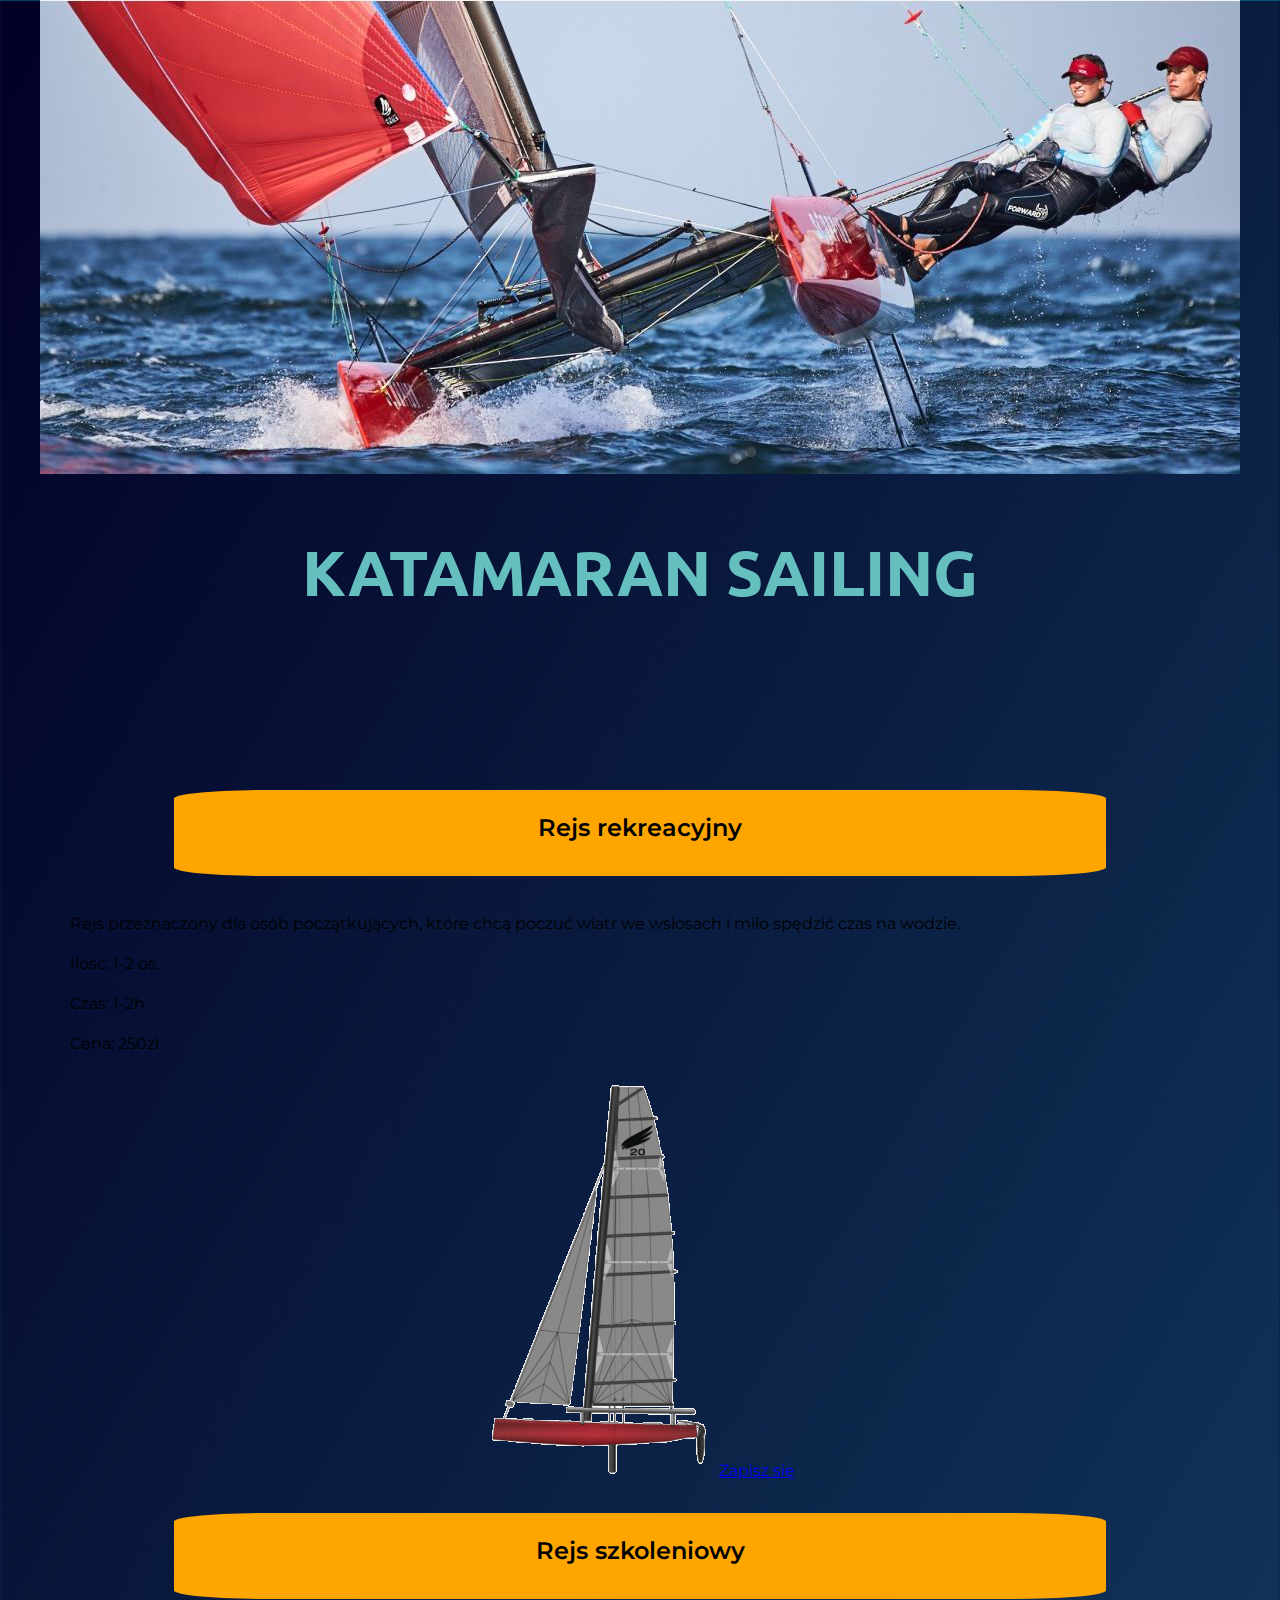
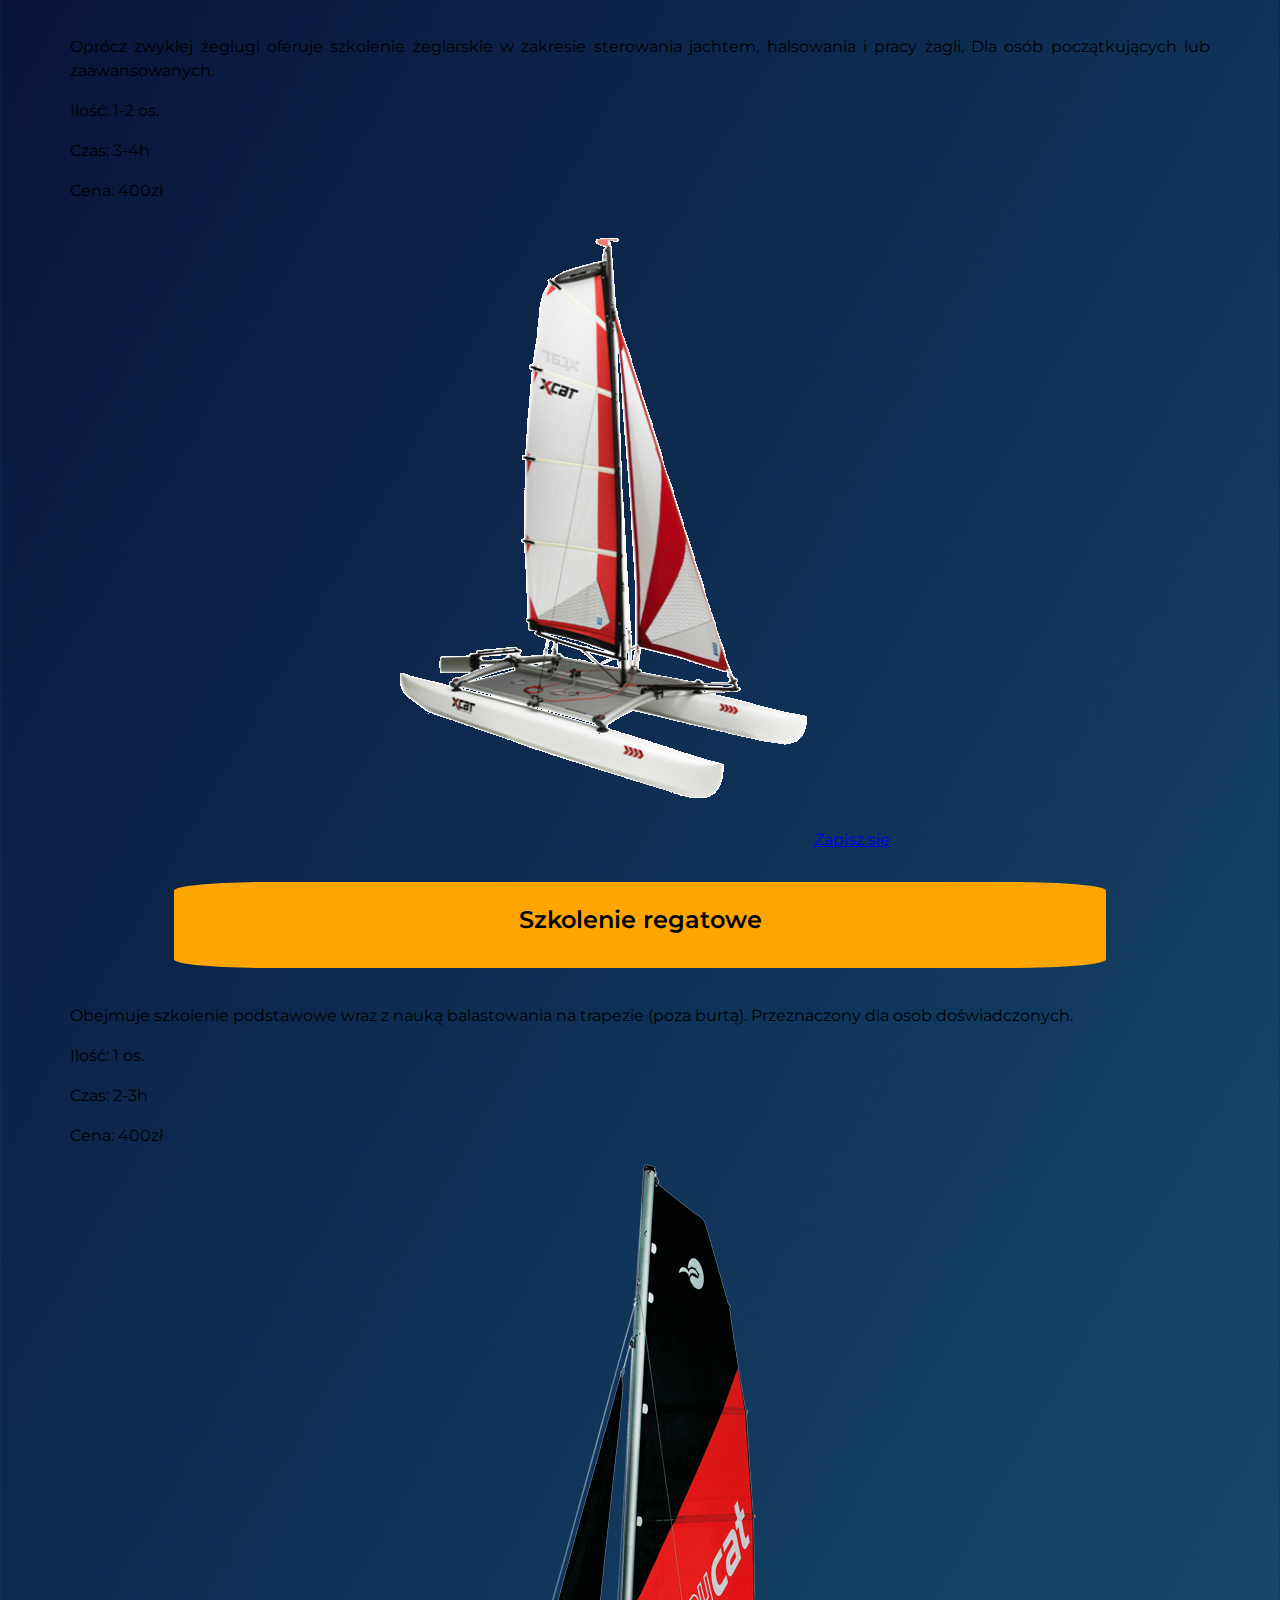
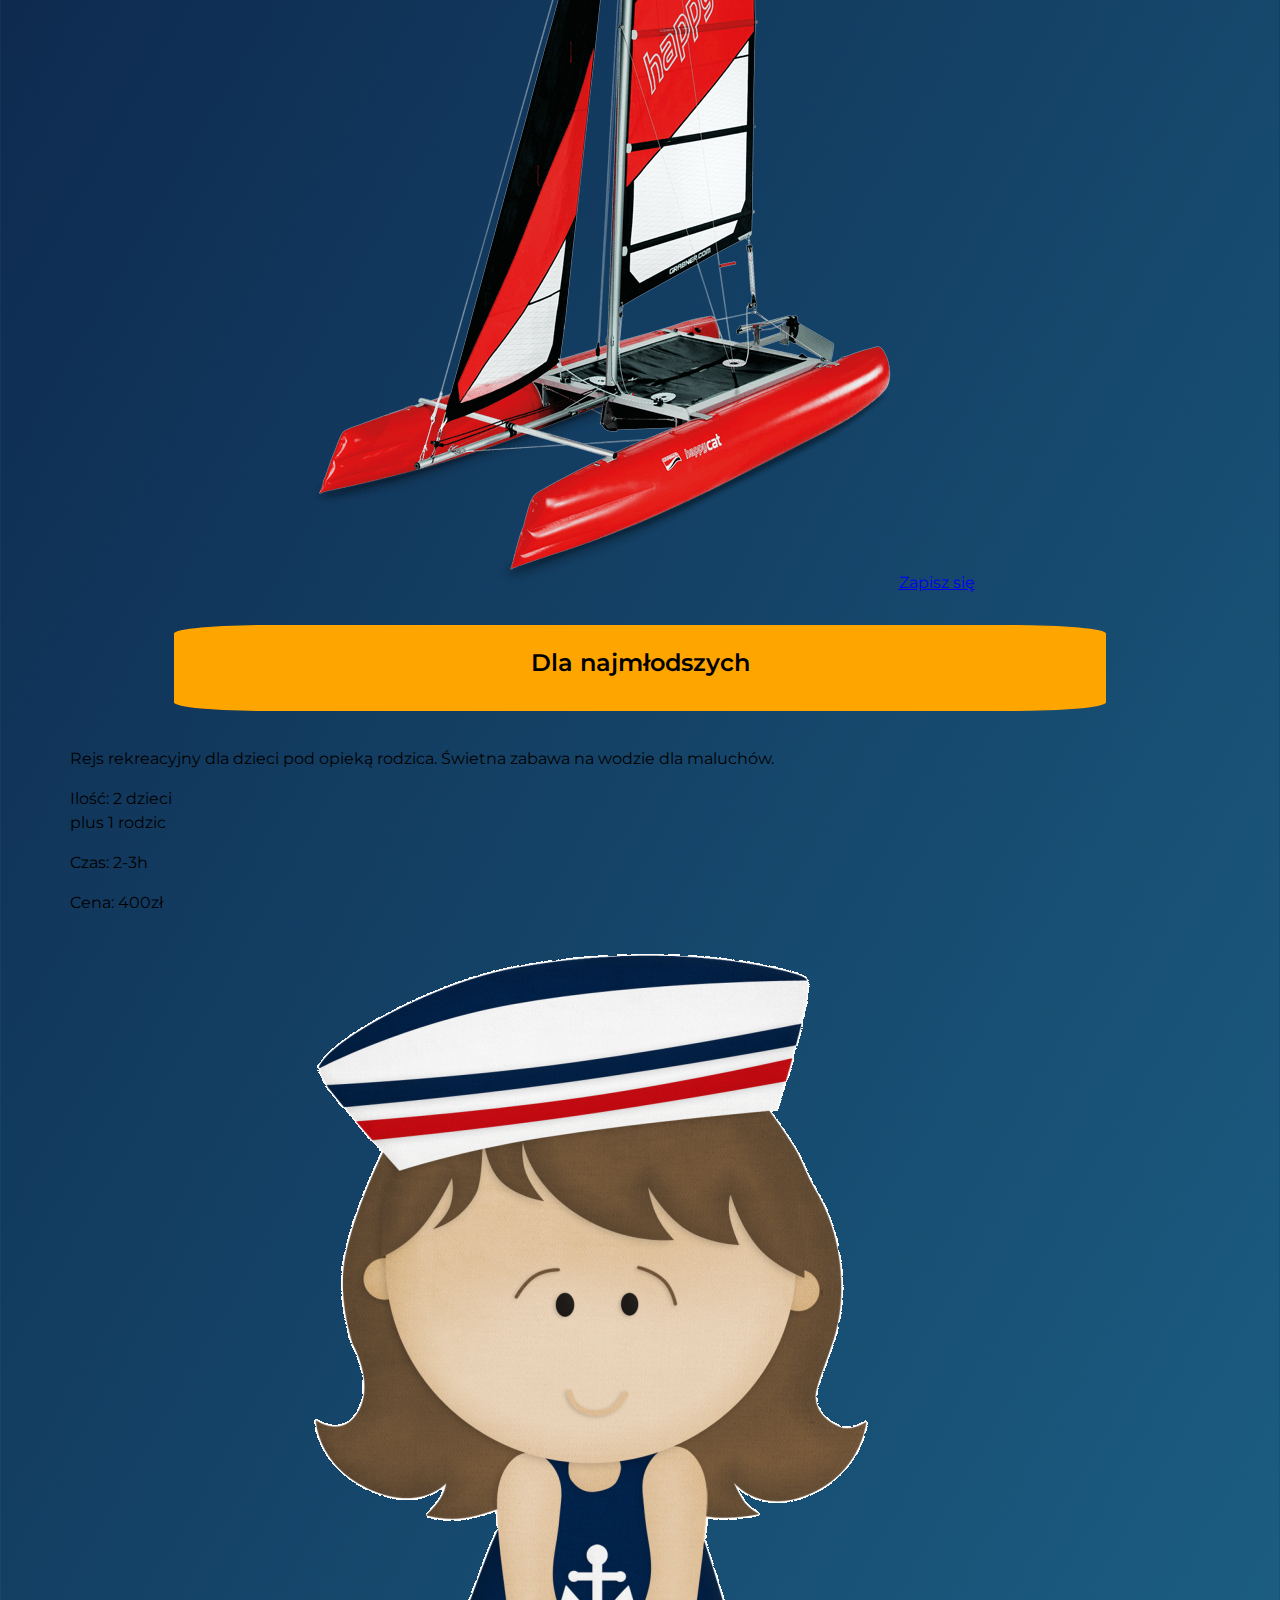
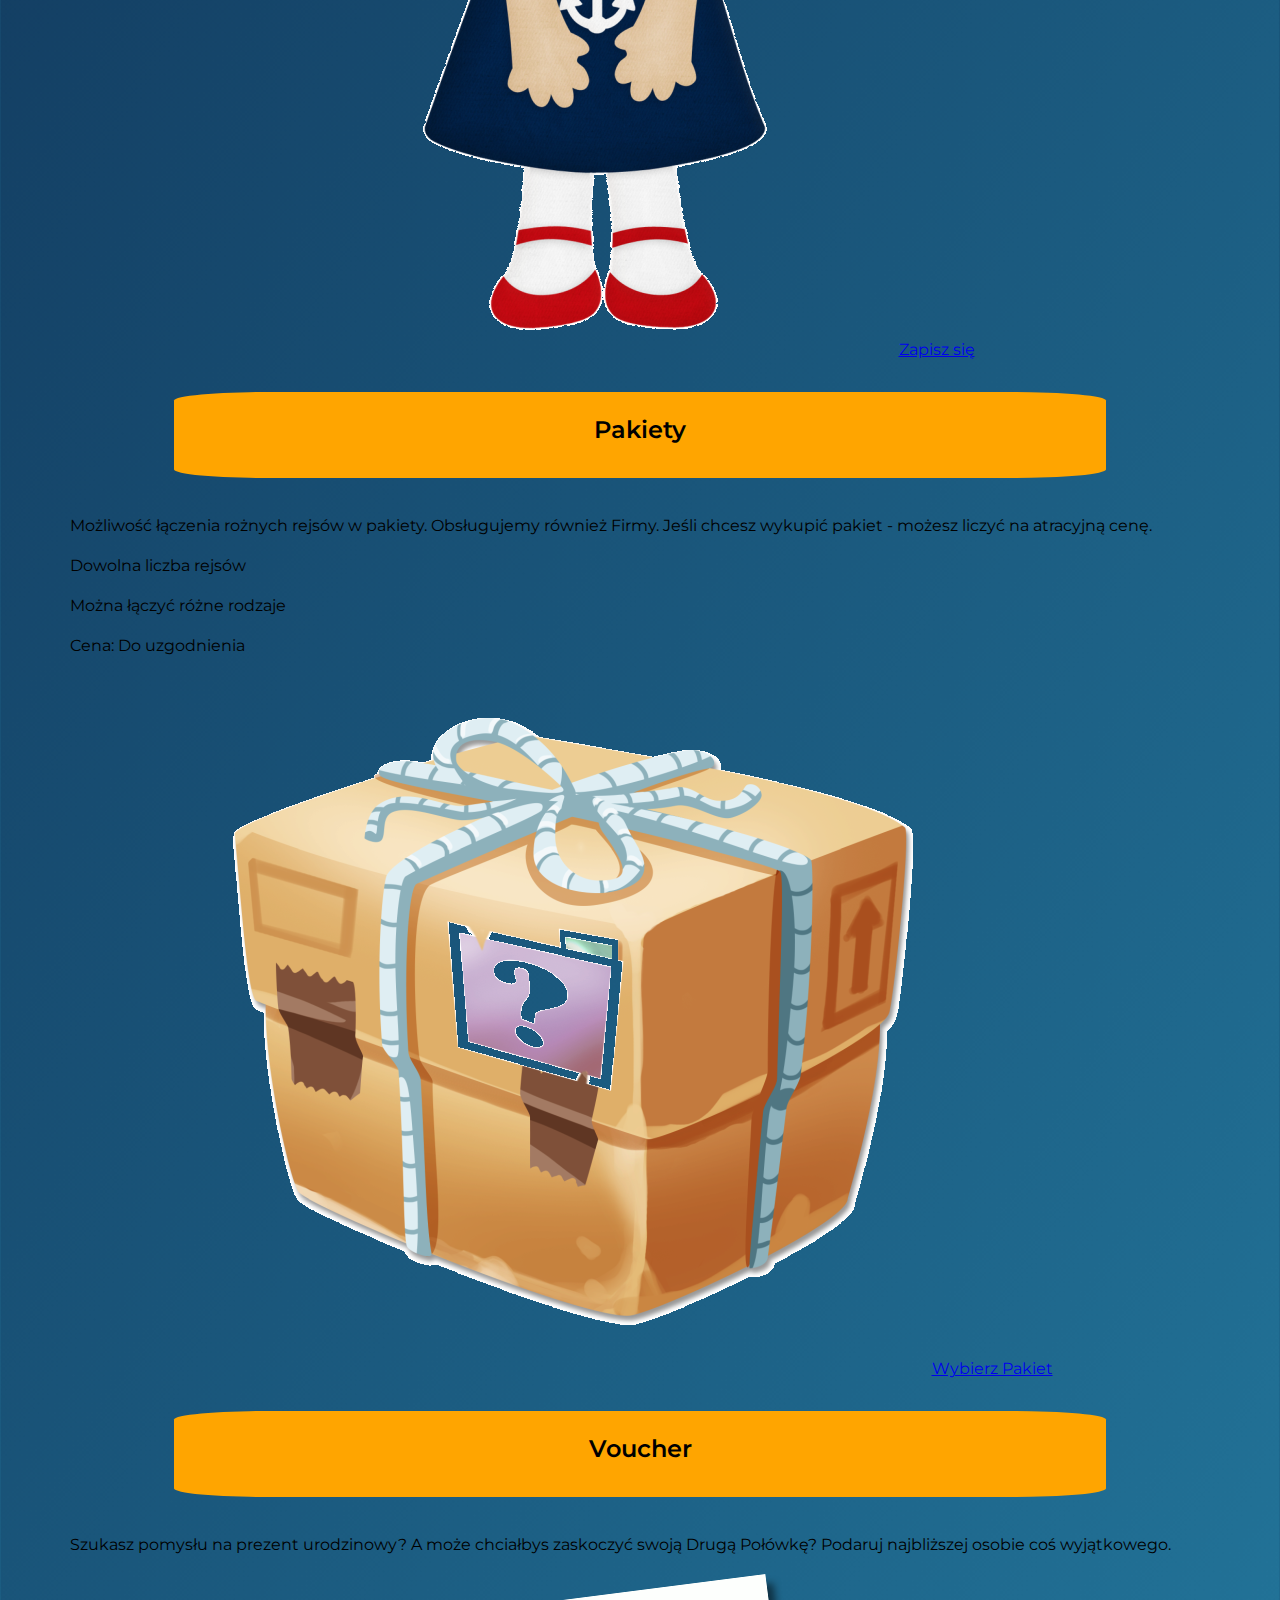
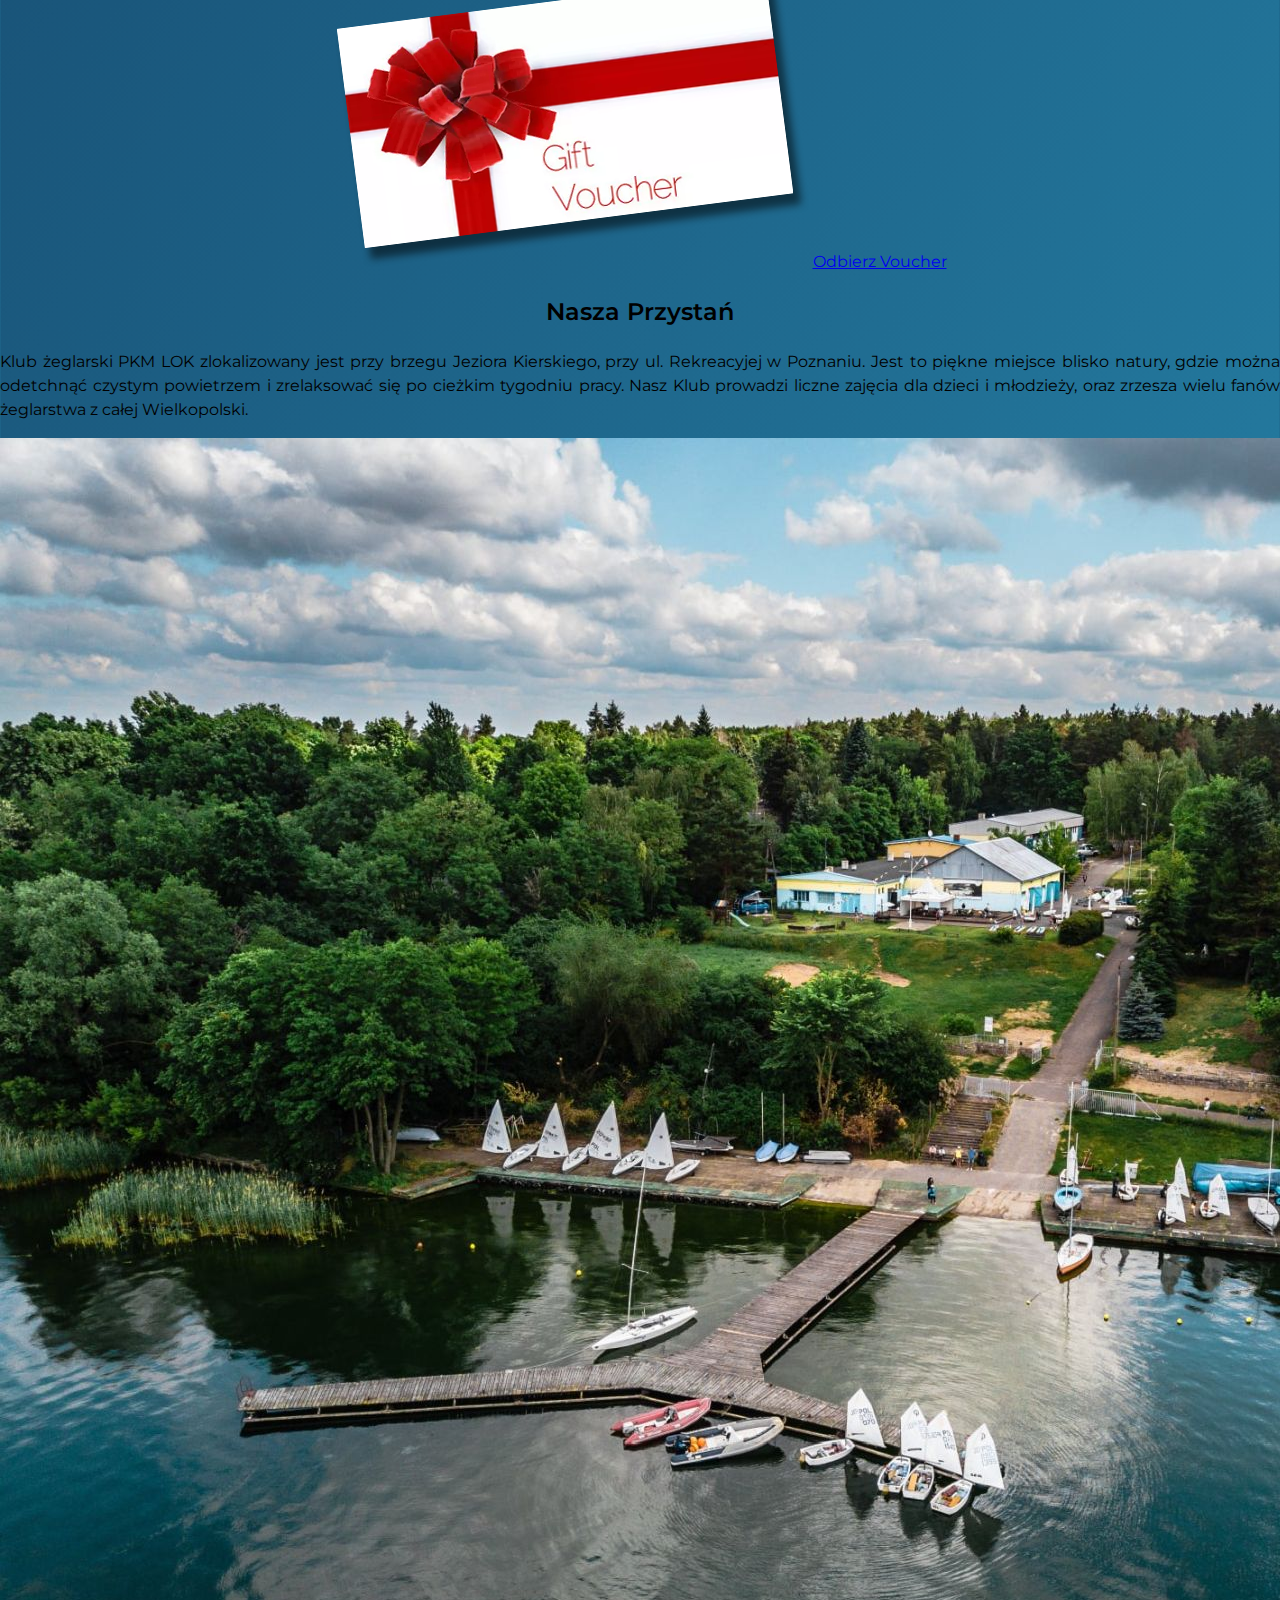
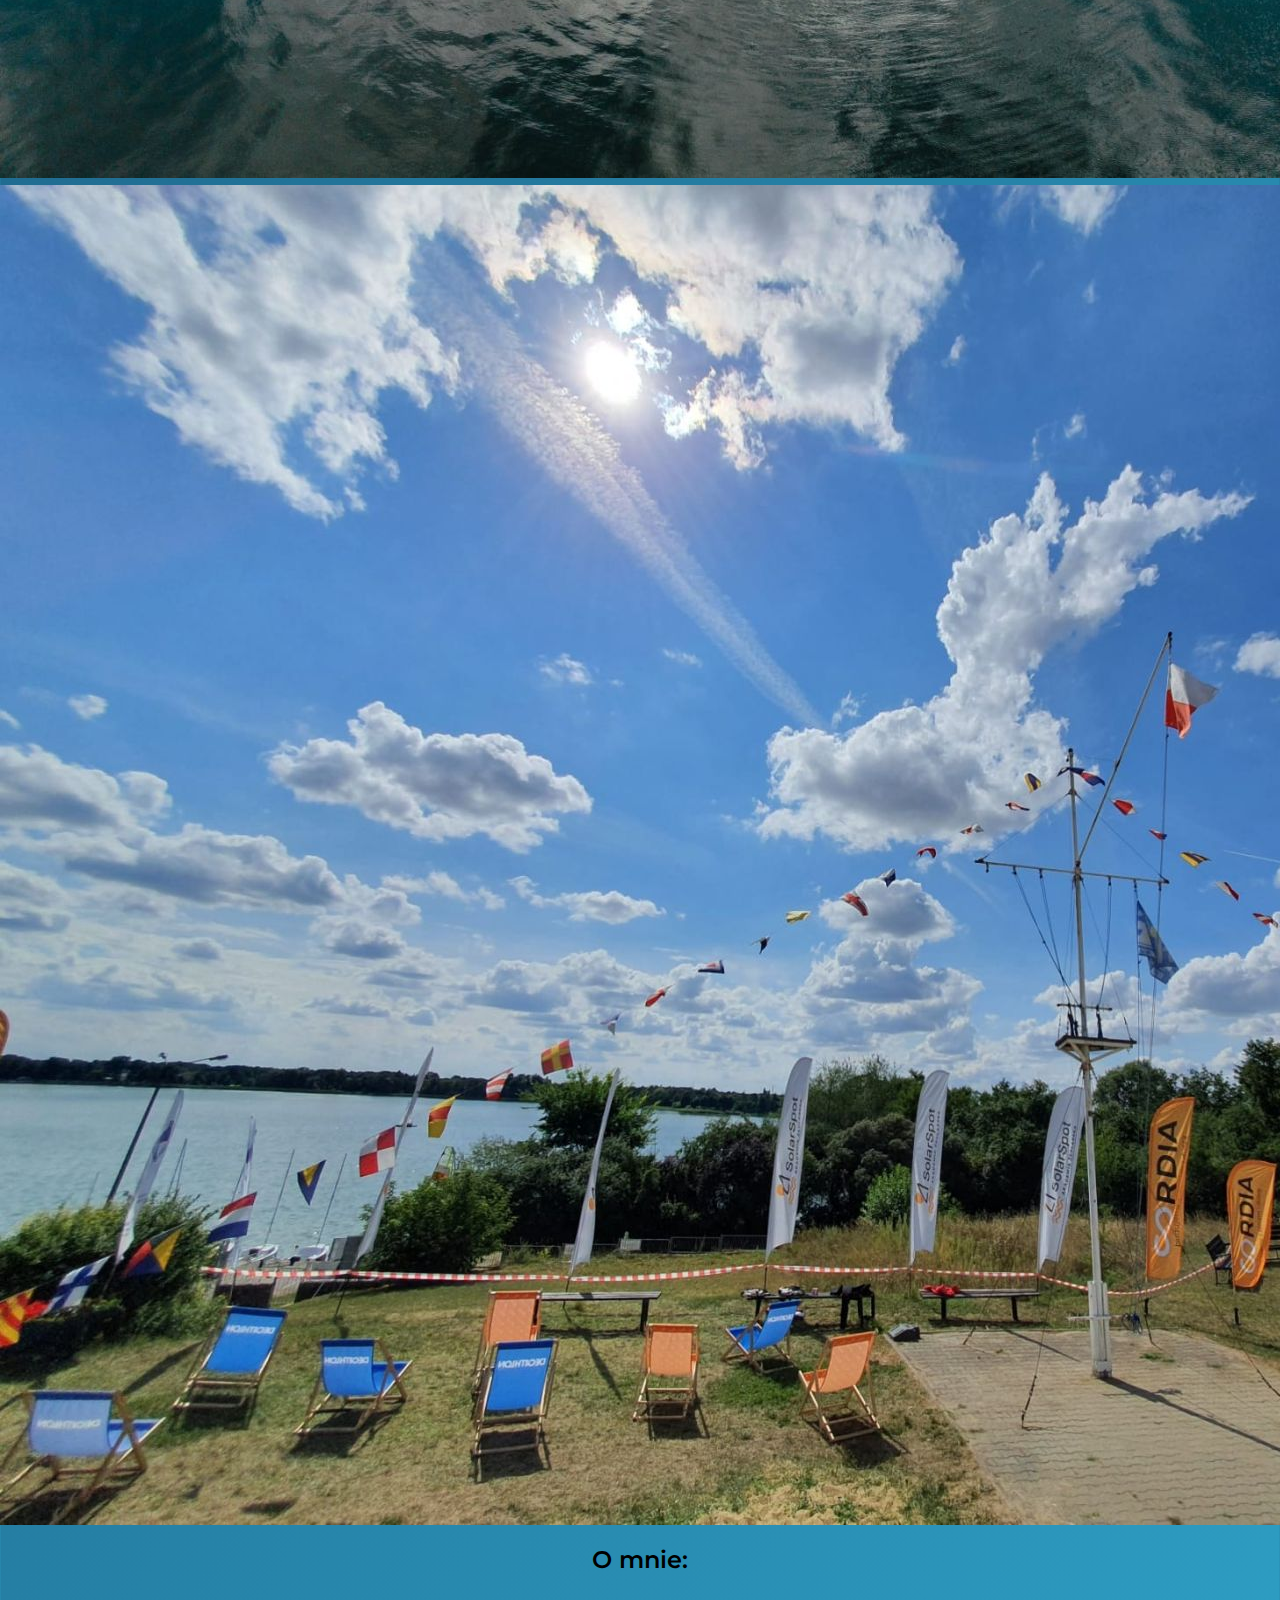
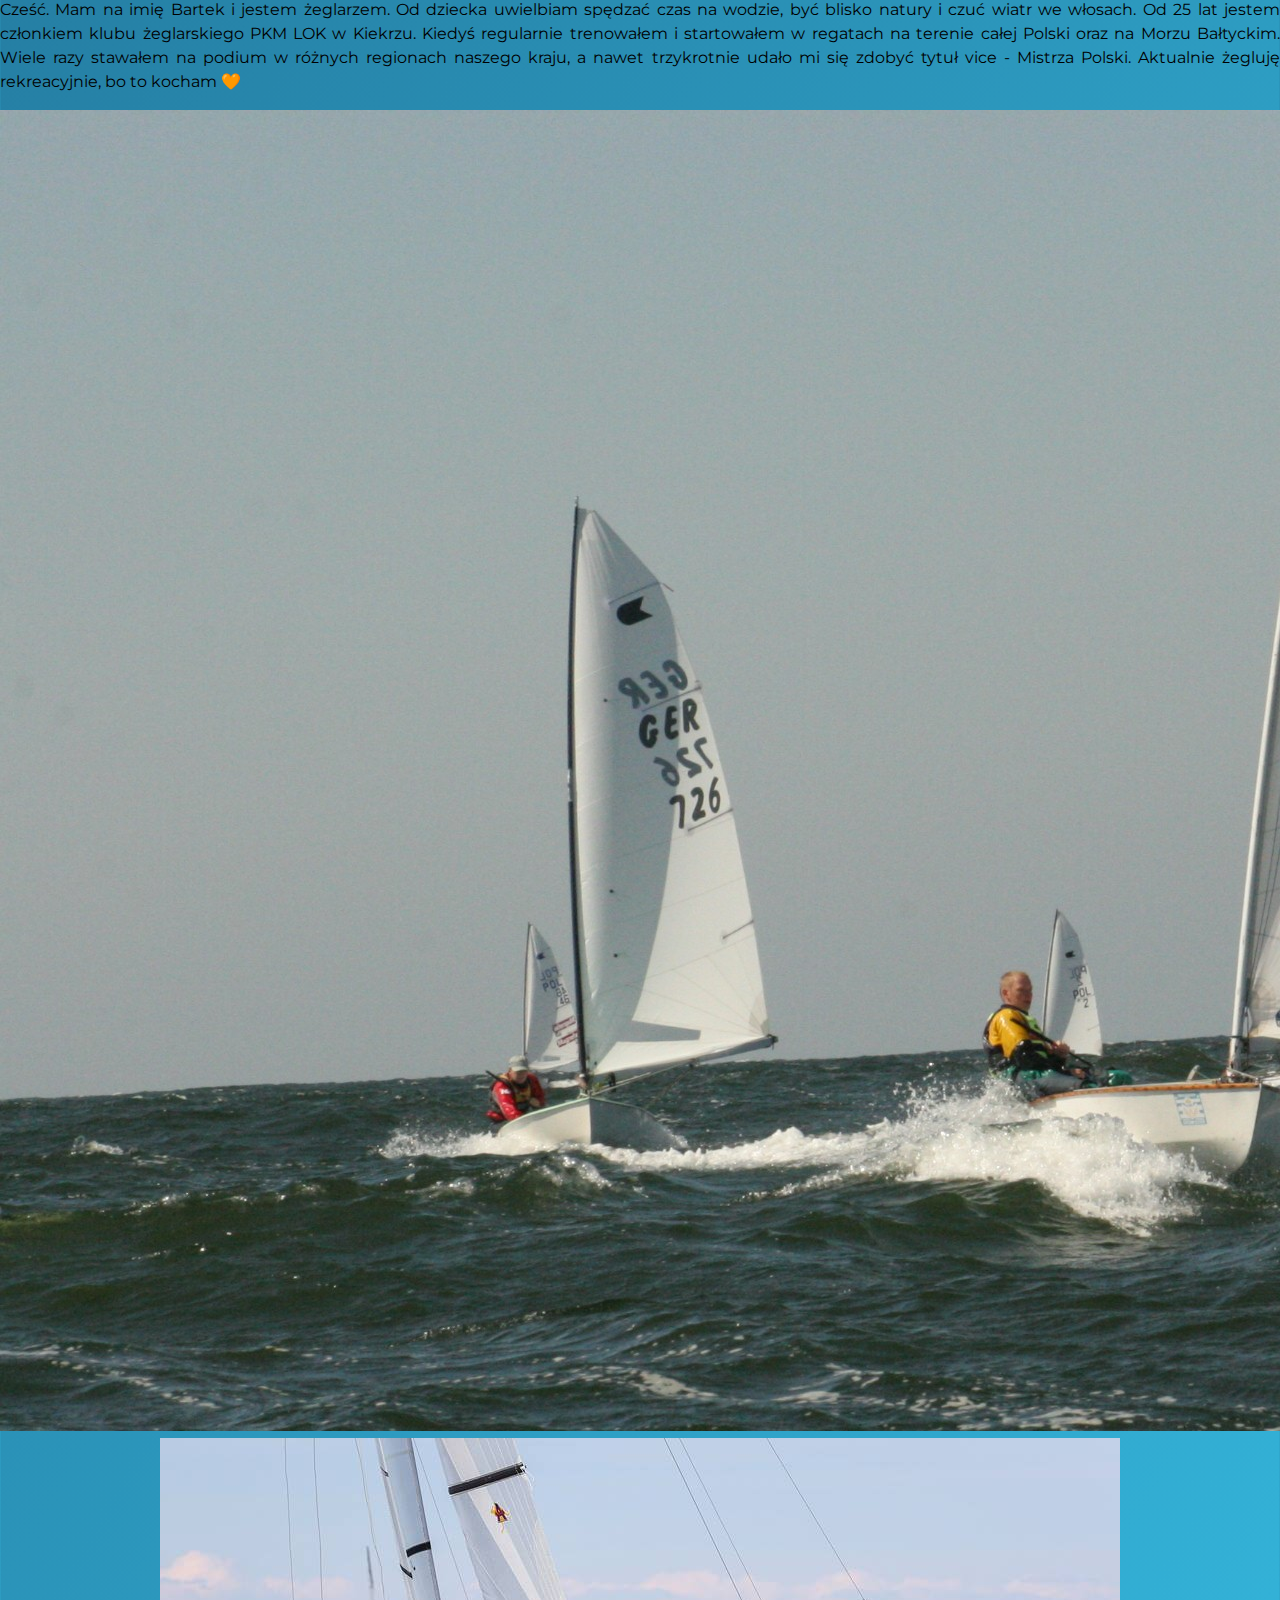
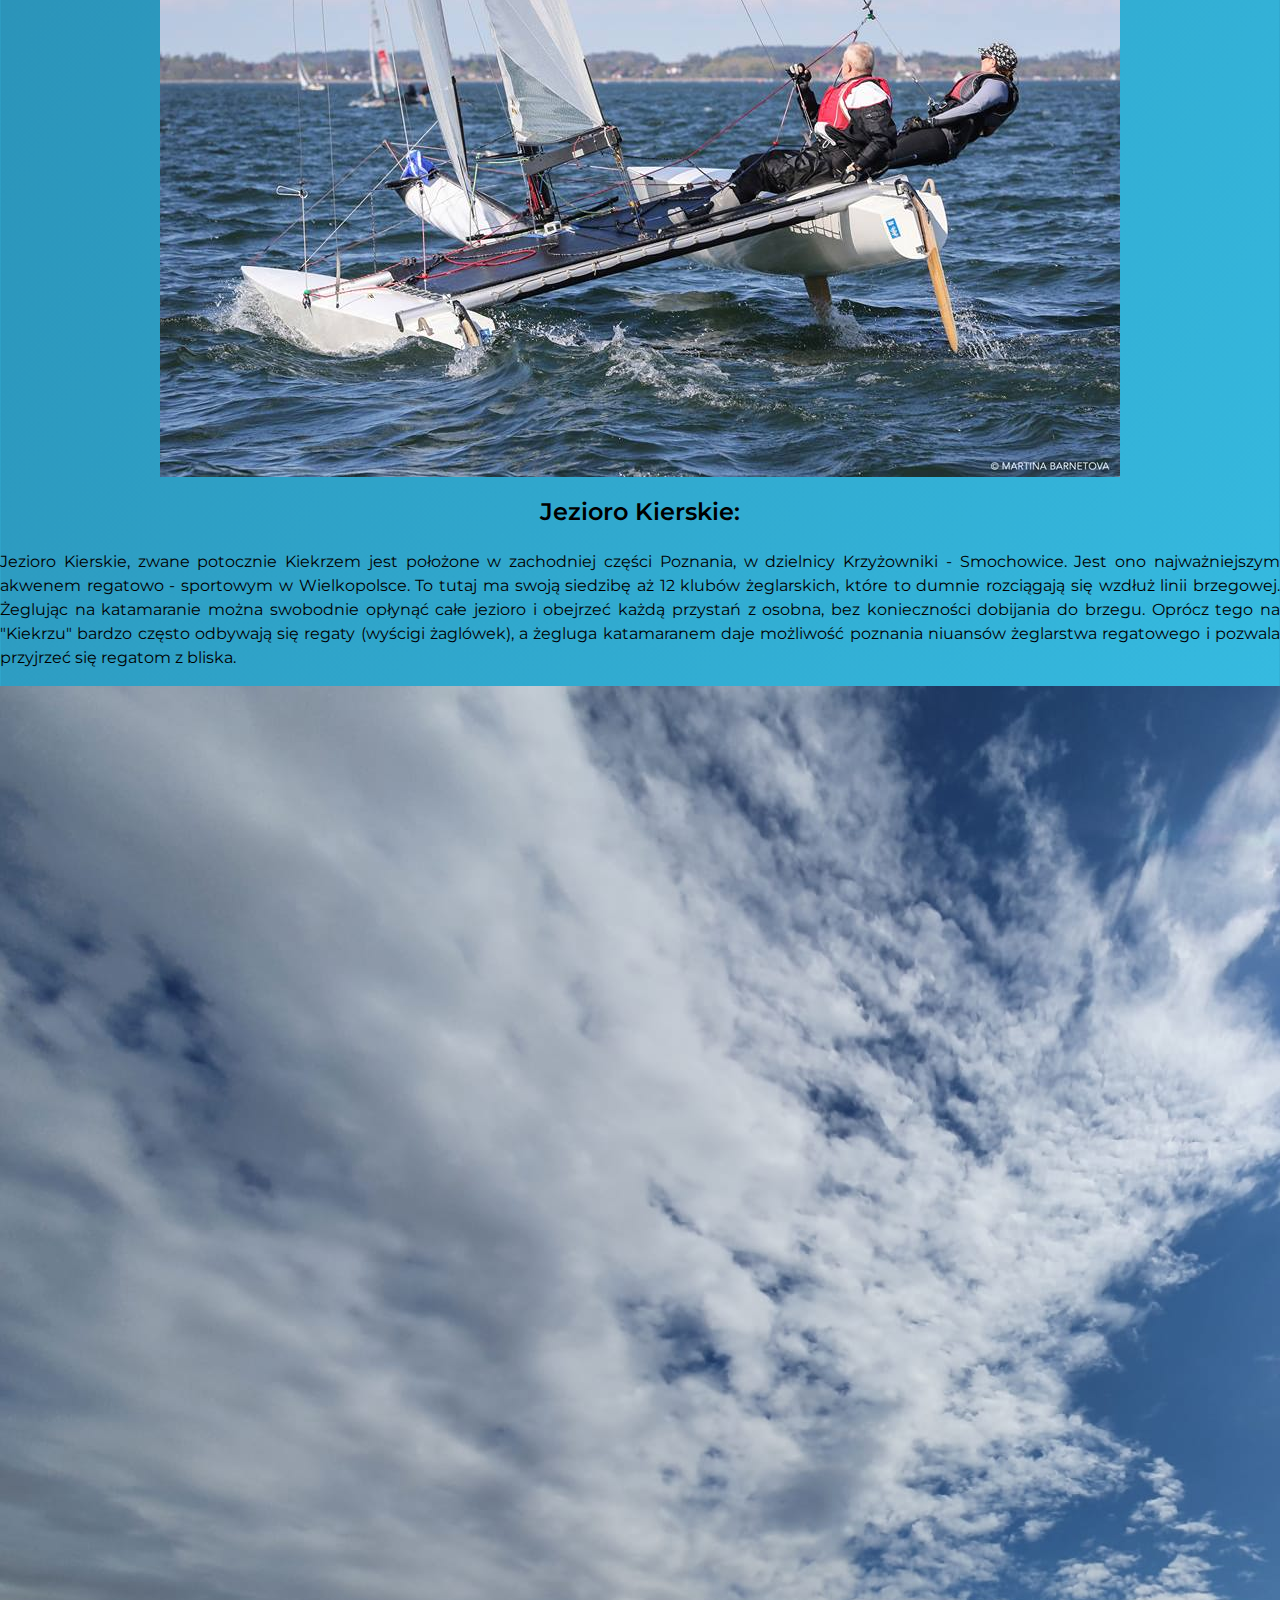
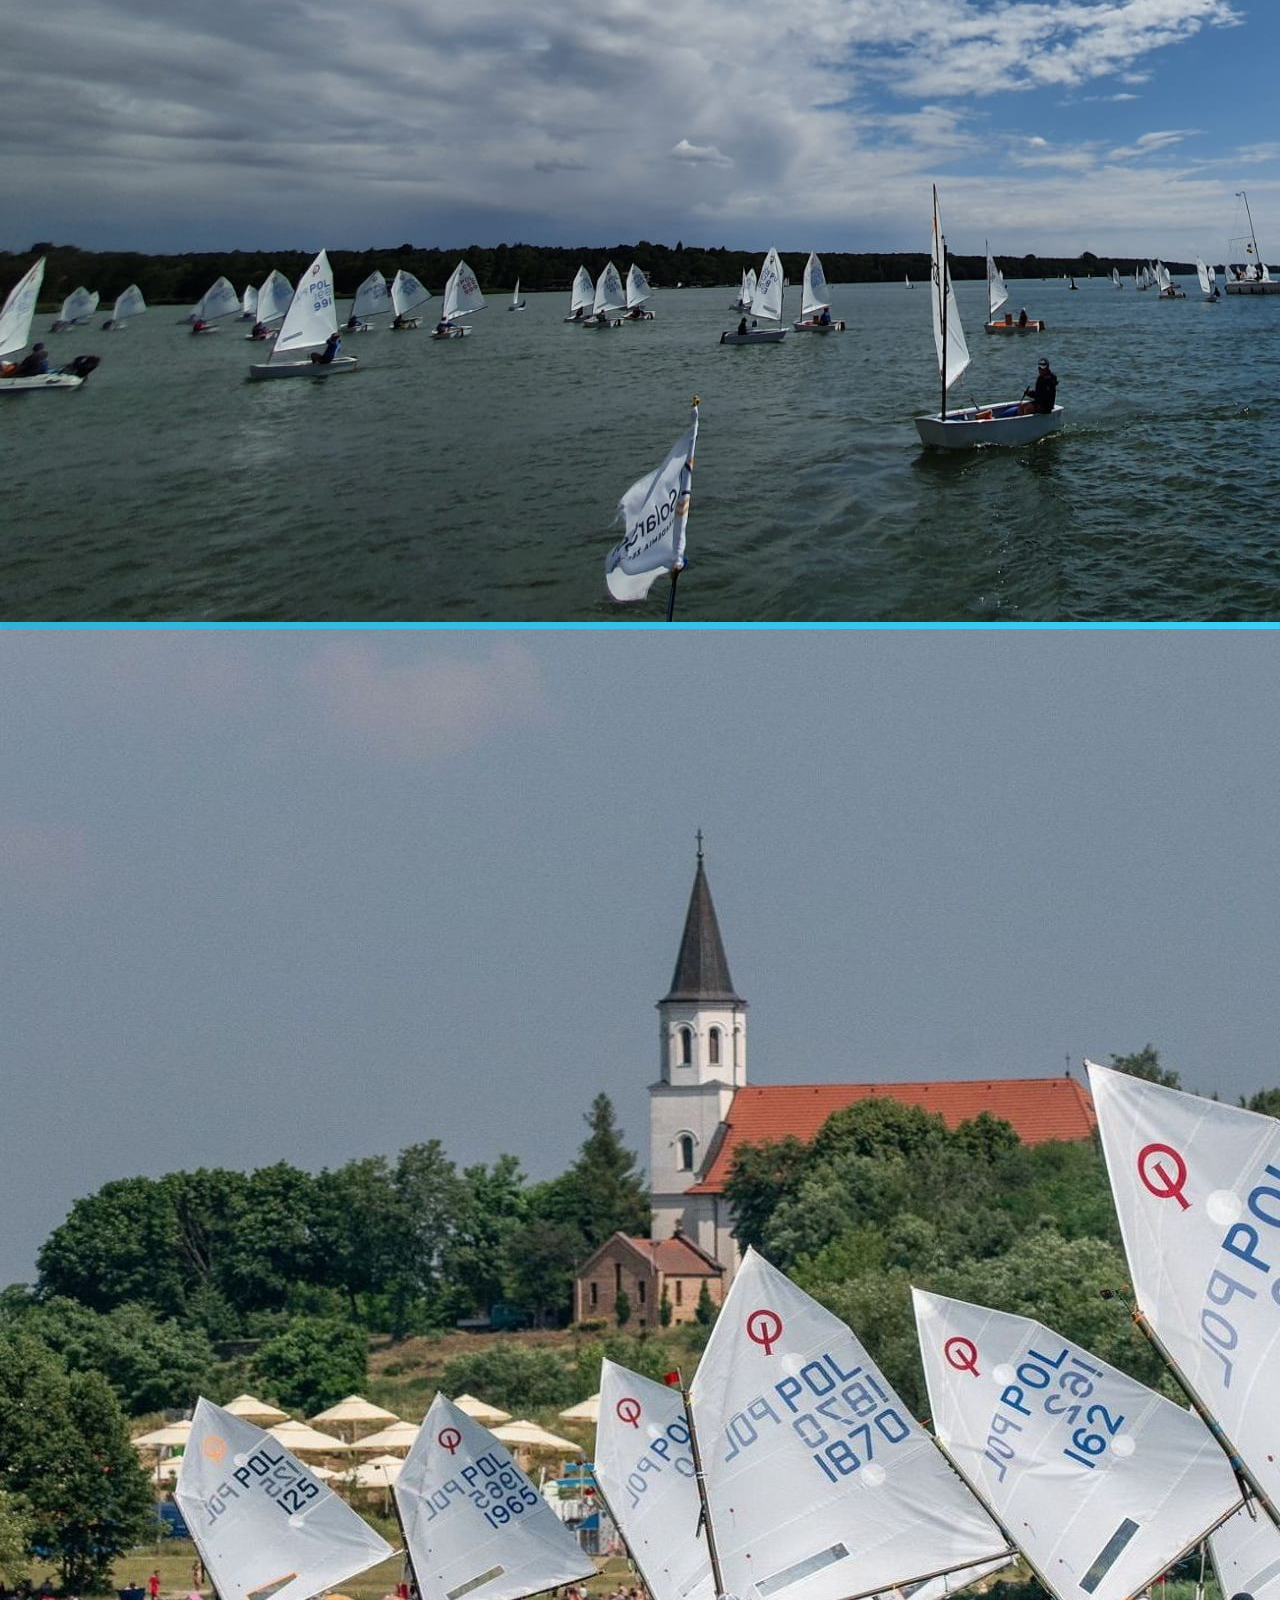
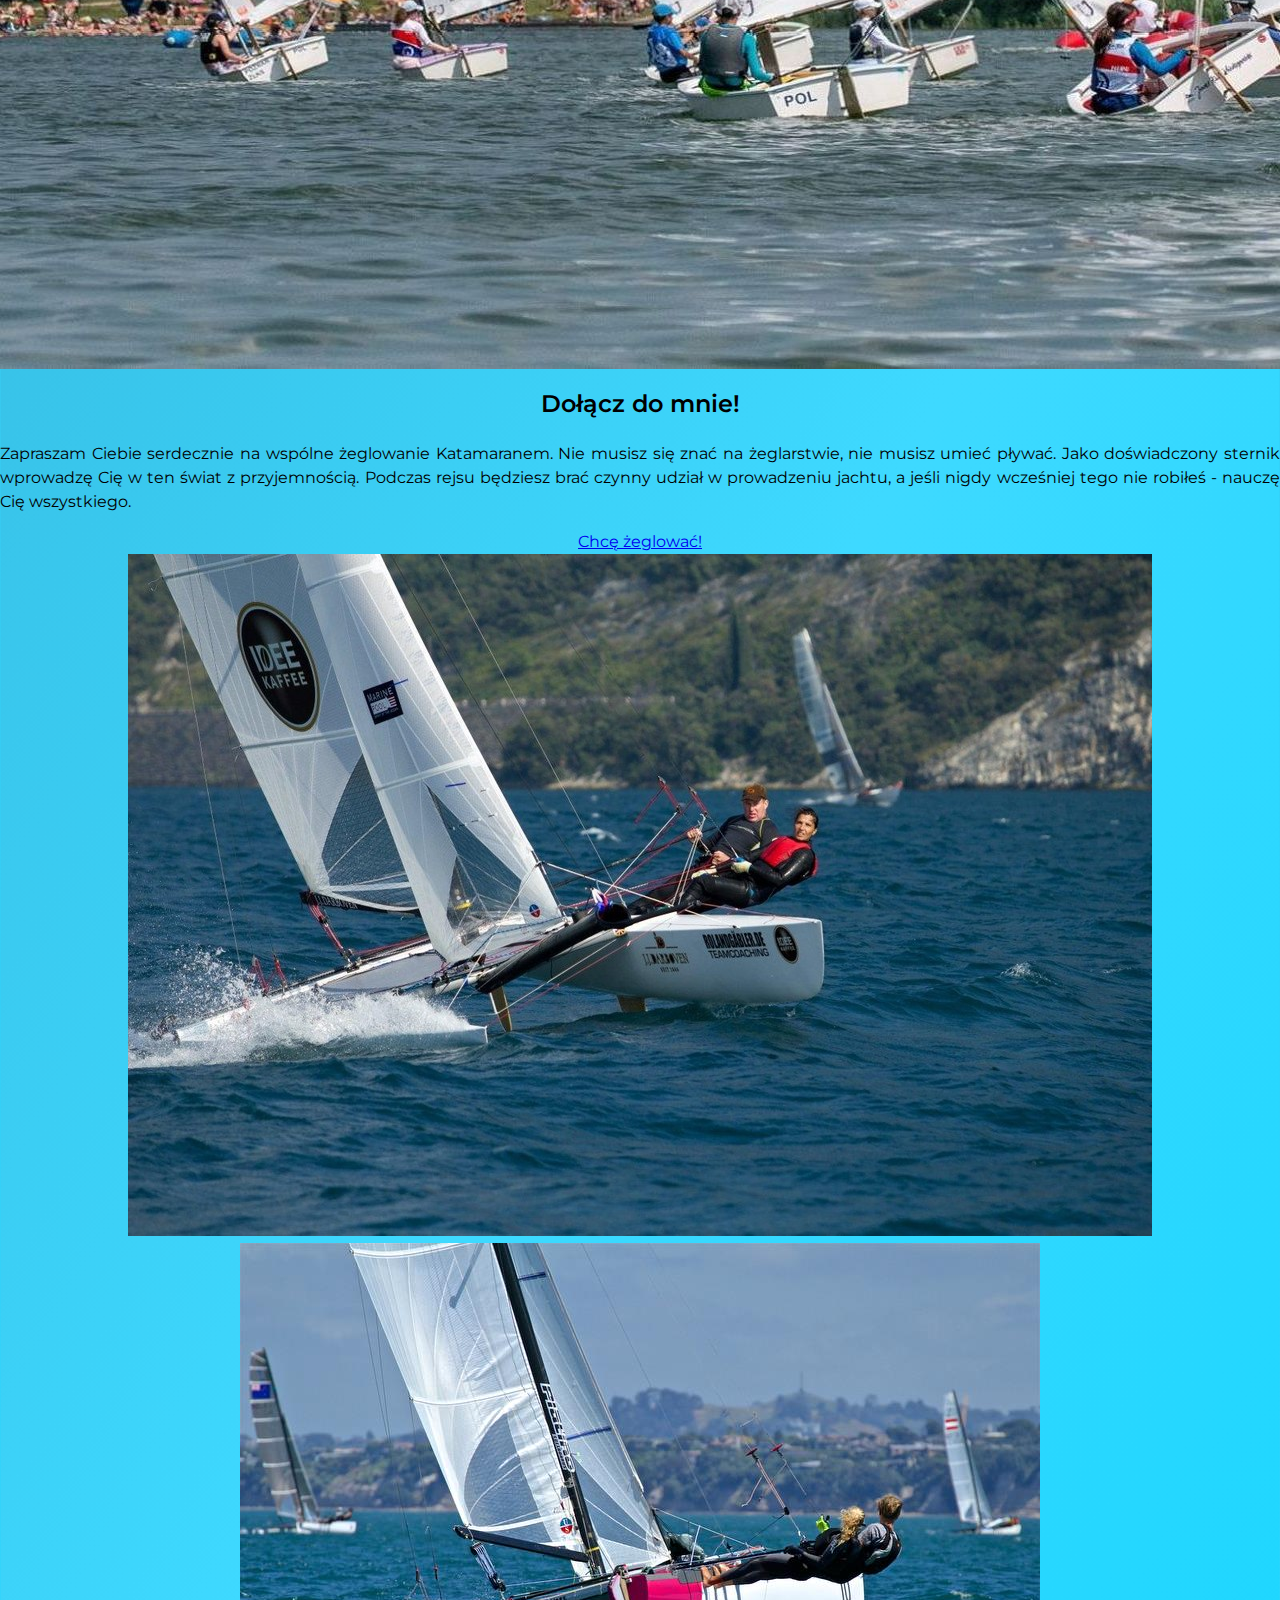
==== index.html @ dd5aca06 "test" ====
<!DOCTYPE html>
<html lang="en" dir="ltr">

<head>
  <meta charset="utf-8">
  <meta name="viewport" content="width=device-width" user-scalable="yes">
  <meta name="title" content="Katamaran. Rejs Katamaranem. Żeglarstwo.">
  <meta name="description" content="KATSAIL oferuje rejs katamaranem w Kiekrzu. Szkolenia z żeglarstwa pod okiem doświadczonego sternika.">
  <meta name="keywords" content="katsail,rejs,katamaran,nauka,żeglarstwo,kiekrz,lok">
  <title>Katamaran. Rejs Katamaranem. Żeglarstwo w Kiekrzu</title>


  <link rel="preconnect" href="https://fonts.googleapis.com">
  <link rel="preconnect" href="https://fonts.gstatic.com" crossorigin>
  <link href="https://fonts.googleapis.com/css2?family=Montserrat:wght@400;500;700&family=Ubuntu:wght@400;700&display=swap" rel="stylesheet">

  <!-- BOOTSTRAP FILES 5.1 only CSS -->
  <link href="https://cdn.jsdelivr.net/npm/bootstrap@5.1.3/dist/css/bootstrap.min.css" rel="stylesheet" integrity="sha384-1BmE4kWBq78iYhFldvKuhfTAU6auU8tT94WrHftjDbrCEXSU1oBoqyl2QvZ6jIW3" crossorigin="anonymous">

  <!-- BOOTSTRAP FILES 4.6 only JS -->
  <script src="https://cdn.jsdelivr.net/npm/jquery@3.5.1/dist/jquery.slim.min.js" integrity="sha384-DfXdz2htPH0lsSSs5nCTpuj/zy4C+OGpamoFVy38MVBnE+IbbVYUew+OrCXaRkfj" crossorigin="anonymous"></script>
  <script src="https://cdn.jsdelivr.net/npm/bootstrap@4.6.1/dist/js/bootstrap.bundle.min.js" integrity="sha384-fQybjgWLrvvRgtW6bFlB7jaZrFsaBXjsOMm/tB9LTS58ONXgqbR9W8oWht/amnpF" crossorigin="anonymous"></script>

  <!-- MINE CSSS -->
  <link rel="stylesheet" media="screen and (min-width: 1090px)" href="css/styles.css">
  <link rel="stylesheet" media="screen and (max-width: 1090px)" href="css/mobile.css">

  <!-- HAMBURGER MENU CLOSE AFTER CLICK -->
  <script type="text/javascript">
    $(document).on('click', function() {
      $('.navbar .collapse').collapse('hide');
    })

    function myFunction() {
      var element = document.getElementById("navline");
      element.classList.toggle("bg-dark");
    }
  </script>


  <!-- GOOGLE FONTS -->
  <link rel="preconnect" href="https://fonts.googleapis.com">
  <link rel="preconnect" href="https://fonts.gstatic.com" crossorigin>
  <link href="https://fonts.googleapis.com/css2?family=Montserrat:wght@400;500;700&family=Ubuntu:wght@400;700&display=swap" rel="stylesheet">


  <!-- ICONS -->
  <link rel="icon" href="img/sun.ico">

</head>



<body>


  <img id=kat-top-img src="img/kat-top.jpg" alt="kat-header">

  <section id="offer">

    <h1>KATAMARAN SAILING</h1>

    <div class="row">

      <div class="col col-lg-4 col-md-12 col-sm-12 col-12">
        <div class="offer-container border-success">
          <div class="offer-header bg-success">
            <h2>Rejs rekreacyjny</h2>
          </div>
          <p>Rejs przeznaczony dla osób początkujących, które chcą poczuć wiatr we wsłosach i miło spędzić czas na wodzie.</p>
          <div class="offer-price">
            <p>Ilość: 1-2 os.</p>
            <p>Czas: 1-2h</p>
            <p>Cena: 250zł</p>
          </div>
          <img class="logo-rejs" src="img/logo-offer-rec.png" alt="logo">
          <a class="btn button-sign-in" href="#">Zapisz się</a>
        </div>
      </div>

      <div class="col col-lg-4 col-md-12 col-sm-12 col-12">
        <div class="offer-container border-primary">
          <div class="offer-header bg-primary">
            <h2>Rejs szkoleniowy</h2>
          </div>
          <p>Oprócz zwykłej żeglugi oferuje szkolenie żeglarskie w zakresie sterowania jachtem, halsowania i pracy żagli. Dla osób
            początkujących lub zaawansowanych.</p>
          <div class="offer-price">
            <p>Ilość: 1-2 os.</p>
            <p>Czas: 3-4h</p>
            <p>Cena: 400zł</p>
          </div>
          <img class="logo-rejs" src="img/logo-offer-lesson.png" alt="logo">
          <a class="btn button-sign-in" href="#">Zapisz się</a>
        </div>
      </div>

      <div class="col col-lg-4 col-md-12 col-sm-12 col-12">
        <div class="offer-container border-danger">
          <div class="offer-header bg-danger">
            <h2>Szkolenie regatowe</h2>
          </div>
          <p>Obejmuje szkolenie podstawowe wraz z nauką balastowania na trapezie (poza burtą). Przeznaczony dla osob doświadczonych.</p>
          <div class="offer-price">
            <p>Ilość: 1 os.</p>
            <p>Czas: 2-3h</p>
            <p>Cena: 400zł</p>
          </div>
          <img class="logo-rejs" src="img/logo-offer-regatta.png" alt="logo">
          <a class="btn button-sign-in" href="#">Zapisz się</a>
        </div>
      </div>

      <div class="col col-lg-4 col-md-12 col-sm-12 col-12">
        <div class="offer-container border-info">
          <div class="offer-header bg-info">
            <h2>Dla najmłodszych</h2>
          </div>
          <p>Rejs rekreacyjny dla dzieci pod opieką rodzica. Świetna zabawa na wodzie dla maluchów.</p>
          <div class="offer-price">
            <p>Ilość: 2 dzieci <br>plus 1 rodzic</p>
            <p>Czas: 2-3h</p>
            <p>Cena: 400zł</p>
          </div>
          <img class="logo-rejs" src="img/logo-offer-kid.png" alt="logo">
          <a class="btn button-sign-in" href="#">Zapisz się</a>
        </div>
      </div>

      <div class="col col-lg-4 col-md-12 col-sm-12 col-12">
        <div class="offer-container border-warning">
          <div class="offer-header bg-warning">
            <h2>Pakiety</h2>
          </div>
          <p>Możliwość łączenia rożnych rejsów w pakiety. Obsługujemy również Firmy. Jeśli chcesz wykupić pakiet - możesz liczyć na atracyjną cenę.</p>
          <div class="offer-price offer-price-sm">
            <p>Dowolna liczba rejsów</p>
            <p>Można łączyć różne rodzaje</p>
            <p>Cena: Do uzgodnienia</p>
          </div>
          <img class="logo-rejs logo-package" src="img/logo-offer-package.png" alt="logo">
          <a class="btn button-sign-in" href="#">Wybierz Pakiet</a>
        </div>
      </div>

      <div class="col col-lg-4 col-md-12 col-sm-12 col-12">
        <div class="offer-container border-dark">
          <div class="offer-header bg-dark">
            <h2>Voucher</h2>
          </div>
          <p>Szukasz pomysłu na prezent urodzinowy? A może chciałbys zaskoczyć swoją Drugą Połówkę? Podaruj najbliższej osobie coś wyjątkowego.</p>
          <img class="logo-rejs logo-voucher" src="img/logo-offer-voucher.png" alt="logo">
          <a class="btn button-sign-in" href="#">Odbierz Voucher</a>
        </div>
      </div>

    </div>
  </section>





  <!-- OUR CLUB -->
  <section id="our-club">
    <div class="our-club-container">
      <h2>Nasza Przystań</h2>
      <p>Klub żeglarski PKM LOK zlokalizowany jest przy brzegu Jeziora Kierskiego,
        przy ul. Rekreacyjej w Poznaniu. Jest to piękne miejsce blisko natury, gdzie można odetchnąć czystym powietrzem
        i zrelaksować się po cieżkim tygodniu pracy. Nasz Klub prowadzi liczne zajęcia dla
        dzieci i młodzieży, oraz zrzesza wielu fanów żeglarstwa z całej Wielkopolski.</p>
    </div>
  </section>
  <img class="full-width-img" src="img/lokair.jpg" alt="lokair">
  <img class="full-width-img" src="img/lokground.jpg" alt="lokground">


  <!-- ABOUT ME -->
  <section id="about-me">
    <h2>O mnie:</h2>
    <p>Cześć. Mam na imię Bartek i jestem żeglarzem. Od dziecka uwielbiam spędzać czas na wodzie,
      być blisko natury i czuć wiatr we włosach. Od 25 lat jestem członkiem klubu żeglarskiego PKM LOK
      w Kiekrzu. Kiedyś regularnie trenowałem i startowałem w regatach na terenie całej Polski oraz na Morzu
      Bałtyckim. Wiele razy stawałem na podium w różnych regionach naszego kraju, a nawet trzykrotnie
      udało mi się zdobyć tytuł vice - Mistrza Polski. Aktualnie żegluję rekreacyjnie, bo to kocham 🧡</p>
  </section>
  <img class="full-width-img" src="img/okd-sea-race.jpg" alt="okd-sea-race">
  <img class="full-width-img" src="img/kat-sea-race.jpg" alt="kat-sea-race">





  <!-- LAKE -->
  <section id="lake">
    <h2>Jezioro Kierskie:</h2>
    <p>Jezioro Kierskie, zwane potocznie Kiekrzem jest położone w zachodniej części
      Poznania, w dzielnicy Krzyżowniki - Smochowice. Jest ono najważniejszym akwenem
      regatowo - sportowym w Wielkopolsce. To tutaj ma swoją siedzibę aż 12 klubów żeglarskich,
      które to dumnie rozciągają się wzdłuż linii brzegowej. Żeglując na katamaranie można swobodnie
      opłynąć całe jezioro i obejrzeć każdą przystań z osobna, bez konieczności dobijania do brzegu.
      Oprócz tego na "Kiekrzu" bardzo często odbywają się regaty (wyścigi żaglówek), a żegluga katamaranem
      daje możliwość poznania niuansów żeglarstwa regatowego i pozwala przyjrzeć się regatom z bliska.
    </p>
  </section>
  <img class="full-width-img" src="img/pan1.jpg" alt="panoram">
  <img class="full-width-img" src="img/churchs.jpg" alt="church">



  <!-- JOIN ME -->
  <section id="join-me">
    <h2>Dołącz do mnie!</h2>
    <p>Zapraszam Ciebie serdecznie na wspólne żeglowanie Katamaranem. Nie musisz się znać
      na żeglarstwie, nie musisz umieć pływać. Jako doświadczony sternik wprowadzę Cię
      w ten świat z przyjemnością. Podczas rejsu będziesz brać czynny udział w prowadzeniu jachtu,
      a jeśli nigdy wcześniej tego nie robiłeś - nauczę Cię wszystkiego.
    </p>
    <a class="btn bg-danger button-join-me" href="#offer">Chcę żeglować!</a>
  </section>
  <img class="full-width-img" src="img/kata.jpg" alt="kata">
  <img class="full-width-img" src="img/katb.jpg" alt="katb">



  <!-- MAPS -->
  <section id="maps">
    <h2>Tu jesteśmy</h2>
    <p class="d-none">Baza klubu znajduje się bezpośrednio nad poznańskim jeziorem Kierskim, pod adresem ul. Nad Jeziorem 120
      z wjazdem od ul. Rekracyjnej. Klub posiada przystań, na której znajduje się miejsce na ognisko i duży podest
      z namiotem. Wodowanie odbywa się za pomocą dwóch szerokich, betonowych slipów, a przystań jest przystosowana
      do cumowania przy pomoście, jak i kei. Dalej położone są dwa budynki w których mieszczą się: świetlica, kapitanat,
      szatnia, kuchnia, łazienka, hangar żeglarski, żaglownia sportowa i turystyczna, pracownia modelarska,
      scena i toaleta z prysznicami, hangar windsurfingowy i bojerowy, pracownia szkutnicza oraz garaż.
      Na terenie klubu jest bardzo dużo miejsc parkingowych.
      Pozostały teren klub wynajmuje pod przyczepy kempingowe i domki rekreacyjne.</p>
    <p class="info-small">Baza klubu znajduje się bezpośrednio nad poznańskim jeziorem Kierskim, pod adresem ul. Nad Jeziorem 120
      z wjazdem od ul. Rekracyjnej. Klub posiada przystań, na której znajduje się miejsce na ognisko, duży podest
      z namiotem, który stanowi część wypoczynkową.</p>
      <a class="btn bg-primary butfaq" href="questions.html">Najczęściej zadawane pytania</a>
  </section>


  <div class="map-responsive">
    <iframe src="https://maps.google.com/maps?q=pkm%20lok&t=k&z=15&ie=UTF8&iwloc=&output=embed" width="550" height="550" frameborder="0" scrolling="no" marginheight="0" marginwidth="0"></iframe>
  </div>



  <div class="ending bg-dark">
    <p>Katamaran Sailing 2022 &#174;</p>
    <p class="d-none">PKM LOK</p>
    <p>tel. 787 357 929</p>
  </div>


</body>

</html>
---- css/styles.css ----
html {
  scroll-behavior: smooth;
}

body {
  background-color: #f8f8f8;
  background: linear-gradient(120deg, rgba(2, 0, 36, 1) 0%, rgba(62, 217, 255, 1) 82%, rgba(0, 212, 255, 1) 100%);
  margin: 0;
  font-family: "Montserrat", sans-serif;
  color: black;
  text-align: center;
  line-height: 1.5;
}

#top-sea {
  margin: 0;
  margin-bottom: 70px;
  height: auto;
  width: 100%;
}



h1 {
  color: #66BFBF;
  font-family: "Ubuntu", sans-serif;
  font-weight: 700;
  font-size: 4rem;
  margin-bottom: 150px;
}

h2 {
  font-weight: 600;
  margin: 10px 0 20px;
}

p {
  text-align: justify;
}

/* BOOTSTRAP REPAIR */
.col {
  padding: 10px;
}

/* HR LINES */
hr:not([size]) {
  height: 2px;
}

hr {
  margin: 200px 150px 200px;
}

#hro {
  margin: 10px 60px 80px 60px;
  visibility: hidden;
}

#hrp {
  margin-top: 250px;
}








/*** NAVBAR ***/
.the-blur {
  position: fixed;
  top: 0;
  width: 100%;
  min-height: 55px;
  background: #084594;
  z-index: -1;
  -webkit-filter: blur(20px);
  -moz-filter: blur(20px);
  -o-filter: blur(20px);
  -ms-filter: blur(20px);
  filter: blur(25px);
}

.nav-link {
  margin: 0 20px 0;
  font-weight: 500;
  font-size: 1.3rem;
  color: white;
}


.nav-link:hover {
  color: black;
}

@media screen and (max-width: 990px) {
  .nav-link {
    font-size: 1.7rem;
  }
}

.navbar-toggler-icon {
  padding: 30px;
}

/* Change background color after button click */
.navbar-collapse.show .navbar-nav .nav-link,
.navbar-collapse.collapsing .navbar-nav .nav-link {
  background-color: #212529;
  color: white;
  margin: 0;
}





/* SECTION OFFER */
#offer {
  margin: 0 60px 0;
}
#offer .offer-div {
  background-color: #FFF6EA;
  min-height: 390px;
  height: auto;
  margin: 10px;
  text-align: left;
  padding: 30px;
  border-style: solid;
  border-width: 5px;
  border-color: orange;
  border-radius: 5%;
}

#offer .offer-header {
  background-color: orange;
  margin: 10px auto 20px auto;
  padding: 10px;
  display: inline-block;
  width: 80%;
  text-align: center;
  border-radius: 10%;
}





/* SECTION ABOUT */
#about img {
  border-radius: 5%;
  max-width: 100%;
  max-height: 100%;
}
#about {
  margin: 0 50px;
}

.cv {
  height: 300px;
  border-radius: 50%;
  margin: 30px 30px 0 0;
}

.omnie-left {
  text-align: right;
}

.omnie-right {
  text-align: left;
}

/*** SECTION JOIN ***/
.KATA {
  width: auto;
  height: auto;
}

.butfaq {
  display: block;
  width: 350px;
  margin: 60px auto;
  background: #4E9CAF;
  padding: 18px;
  border-radius: 10px;
  color: #EAF6F6;
  font-weight: bold;
  font-size: 20px;
  text-decoration: none;
}

.butfaq:hover {
  background: #FF6363;
  text-decoration: none;
  color: black;
}

/* BUTTONS JOIN RESPONSIVE */
@media screen and (min-width: 1200px) {
  .btn1 {
    display: none;
  }
}

@media screen and (max-width: 1200px) {
  .btn2 {
    display: none;
  }
  .KATA {
    margin-top: 30px;
  }
}

/*** SECTION MAP ***/
.map-responsive {
  padding-bottom: 80%;
  position: relative;
}

.map-responsive iframe {
  position: absolute;
  left: 0;
  top: 0;
  height: 100%;
  width: 100%;
}

/* PARAGRAPH RESPONSIVE */
@media screen and (min-width: 1200px) {
  .info-small {
    display: none;
  }
}

@media screen and (max-width: 1200px) {
  .info-big {
    display: none;
  }
}


/*** FOOTER ***/
.ending {
  margin-top: 160px;
  height: auto;
  color: #f2f2f2;
  display: flex;
  justify-content: center;
}

/*** Q&A ***/
.lake {
  max-width: 100%;
  margin-bottom: 50px;
}

#arrow {
  position: absolute;
  top: 0;
  left: 0;
  display: inline;
  max-width: 9%;
  max-height: 9%;
}

.q {
  color: #FFB2A6;
}

.a {
  color: #EFFFFD;
}
---- css/mobile.css ----
html {
  scroll-behavior: smooth;
}

body {
  margin: 0;
  font-family: "Montserrat", sans-serif;
  text-align: center;
  line-height: 1.5;
}

/* KAT TOP IMAGE */
#kat-top-img {
  width: 100%;
}

h2, h3, h4, h5, h6 {
  margin: 0;
}

h1 {
  color: #525E75;
  font-family: "Ubuntu", sans-serif;
  font-weight: 700;
  font-size: 2.5rem;
  margin: 20px 0 50px 0;
}

img {
  vertical-align: top;
}

.full-width-img {
  width: 100%;
}

/* SECTION OFFER */
#offer {
  margin: 0 10px 90px;
}

#offer .offer-container {
  background-color: #f8f8f8;
  text-align: left;
  min-height: 550px;
  margin: 10px;
  padding: 20px;
  border-style: solid;
  border-width: 3px;
  border-radius: 4%;
}

#offer .offer-header {
  color: #FFF6EA;
  margin: 10px auto 20px auto;
  padding: 10px;
  display: block;
  width: 70%;
  text-align: center;
  border-radius: 8px;
}

#offer .offer-container img {
  height: 190px;
}

#offer .offer-container .offer-price {
  display: inline-block;
  margin: 20px 60px 0 0;
}

#offer .offer-container .button-sign-in {
  background-color: #212529;
  border-radius: 8px;
  color: #F8F8F8;
  cursor: pointer;
  display: block;
  font-weight: 500;
  font-size: 16px;
  margin: 40px auto 20px;
  padding: 10px 30px;
  text-align: center;
  text-decoration: none;
  width: 150px;
}

#offer .offer-container .button-sign-in:hover {
  background-color: #198754;
}

/* OFFER PACKAGE */
#offer .offer-container .offer-price-sm {
  margin: 0;
  width: 120px;
}

#offer .offer-container .logo-package {
  margin: 20px 0 0 10px;
  height: 160px;
}

#offer .offer-container .offer-price-sm p {
  margin-bottom: 5px;
}

/* OFFER VOUCHER */
#offer .offer-container .logo-voucher {
  display: block;
  margin: 30px auto;
  height: 150px;
}

/*SECTION OUR CLUB */
#our-club {
  background-color: #FFFBE7;
  padding: 30px;
  text-align: left;
}

#our-club h2 {
  text-align: center;
  margin-bottom: 30px;
}

/* SECTION ABOUT ME */
#about-me {
  background-color: #F8F8F8;
  margin: 0;
  padding: 80px 30px 30px 30px;
  text-align: left;
}

#about-me h2 {
  text-align: center;
  margin-bottom: 30px;
}

/* SECTION LAKE */
#lake {
  background-color: #F8F8F8;
  margin: 0;
  padding: 80px 30px 30px 30px;
  text-align: left;
}

#lake h2 {
  text-align: center;
  margin-bottom: 30px;
}

/* SECTION JOIN-ME */
#join-me {
  background-color: #F8F8F8;
  margin: 0;
  padding: 80px 30px 30px 30px;
  text-align: left;
}

#join-me h2 {
  text-align: center;
  margin-bottom: 30px;
}

#join-me .button-join-me {
  border-radius: 8px;
  color: #F8F8F8;
  cursor: pointer;
  display: block;
  font-weight: 500;
  font-size: 18px;
  margin: 40px auto 30px;
  padding: 10px 30px;
  text-align: center;
  text-decoration: none;
  width: 220px;
}

.butfaq {
  display: block;
  width: 300px;
  margin: 60px auto;
  padding: 10px;
  border-radius: 10px;
  color: #EAF6F6;
  font-weight: 500;
  font-size: 18px;
  text-decoration: none;
}

/*** SECTION MAP ***/
#maps {
  background-color: #F8F8F8;
  margin: 0;
  padding: 80px 30px 30px 30px;
  text-align: left;
}

#maps h2 {
  text-align: center;
  margin-bottom: 30px;
}

/* MAP INDEED */
.map-responsive {
  padding-bottom: 80%;
  position: relative;
}

.map-responsive iframe {
  position: absolute;
  left: 0;
  top: 0;
  height: 100%;
  width: 100%;
}

/*** FOOTER ***/
.ending {
  color: #f2f2f2;
  display: flex;
  justify-content: space-around;
  font-size: 16px;
  margin-top: 60px;
  padding: 10px;
}

.ending p {
  margin: 0;
}

/*** Q&A ***/
#arrow {
  position: absolute;
  top: 0;
  left: 0;
  display: inline;
  max-width: 12%;
  max-height: 12%;
}

#faq {
  font-size: 30px;
  padding: 40px;
  text-align: left;
}

.q {
  color: #FFB2A6;
}

.a {
  color: #EFFFFD;
}
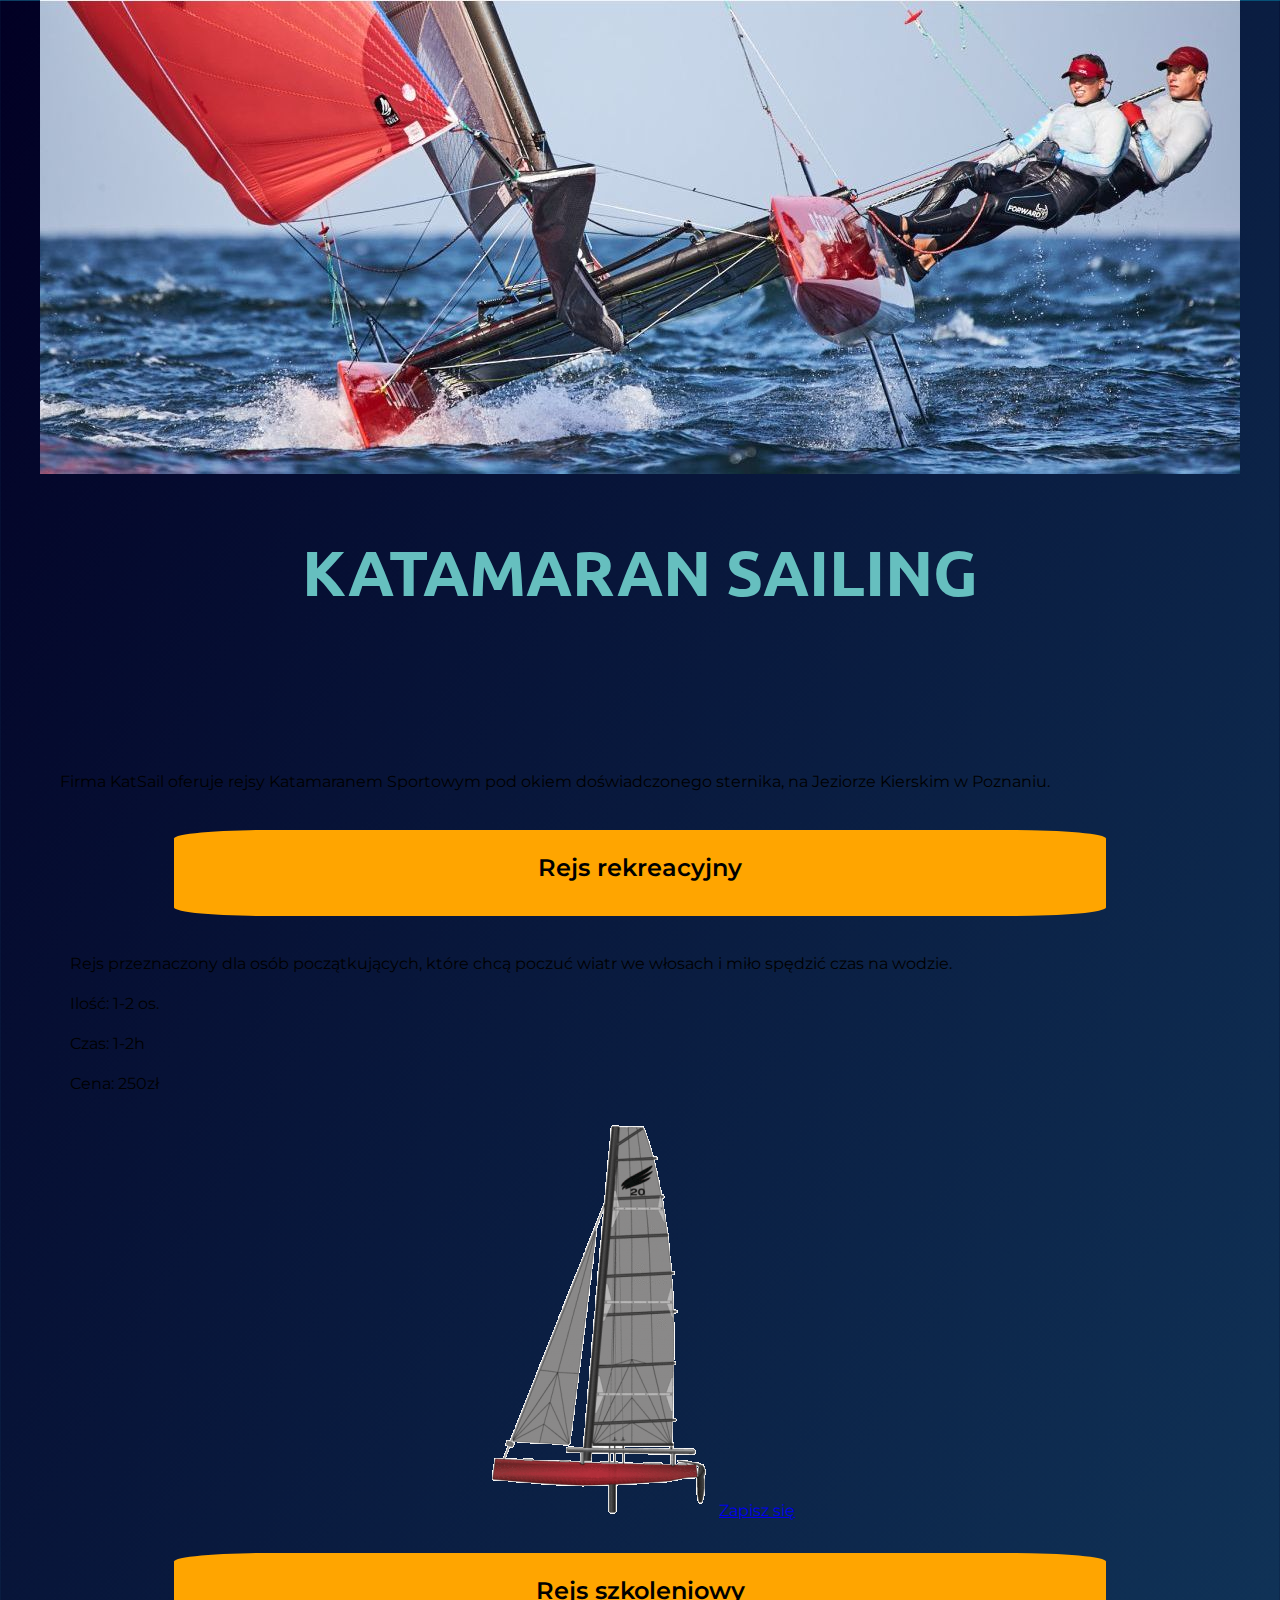
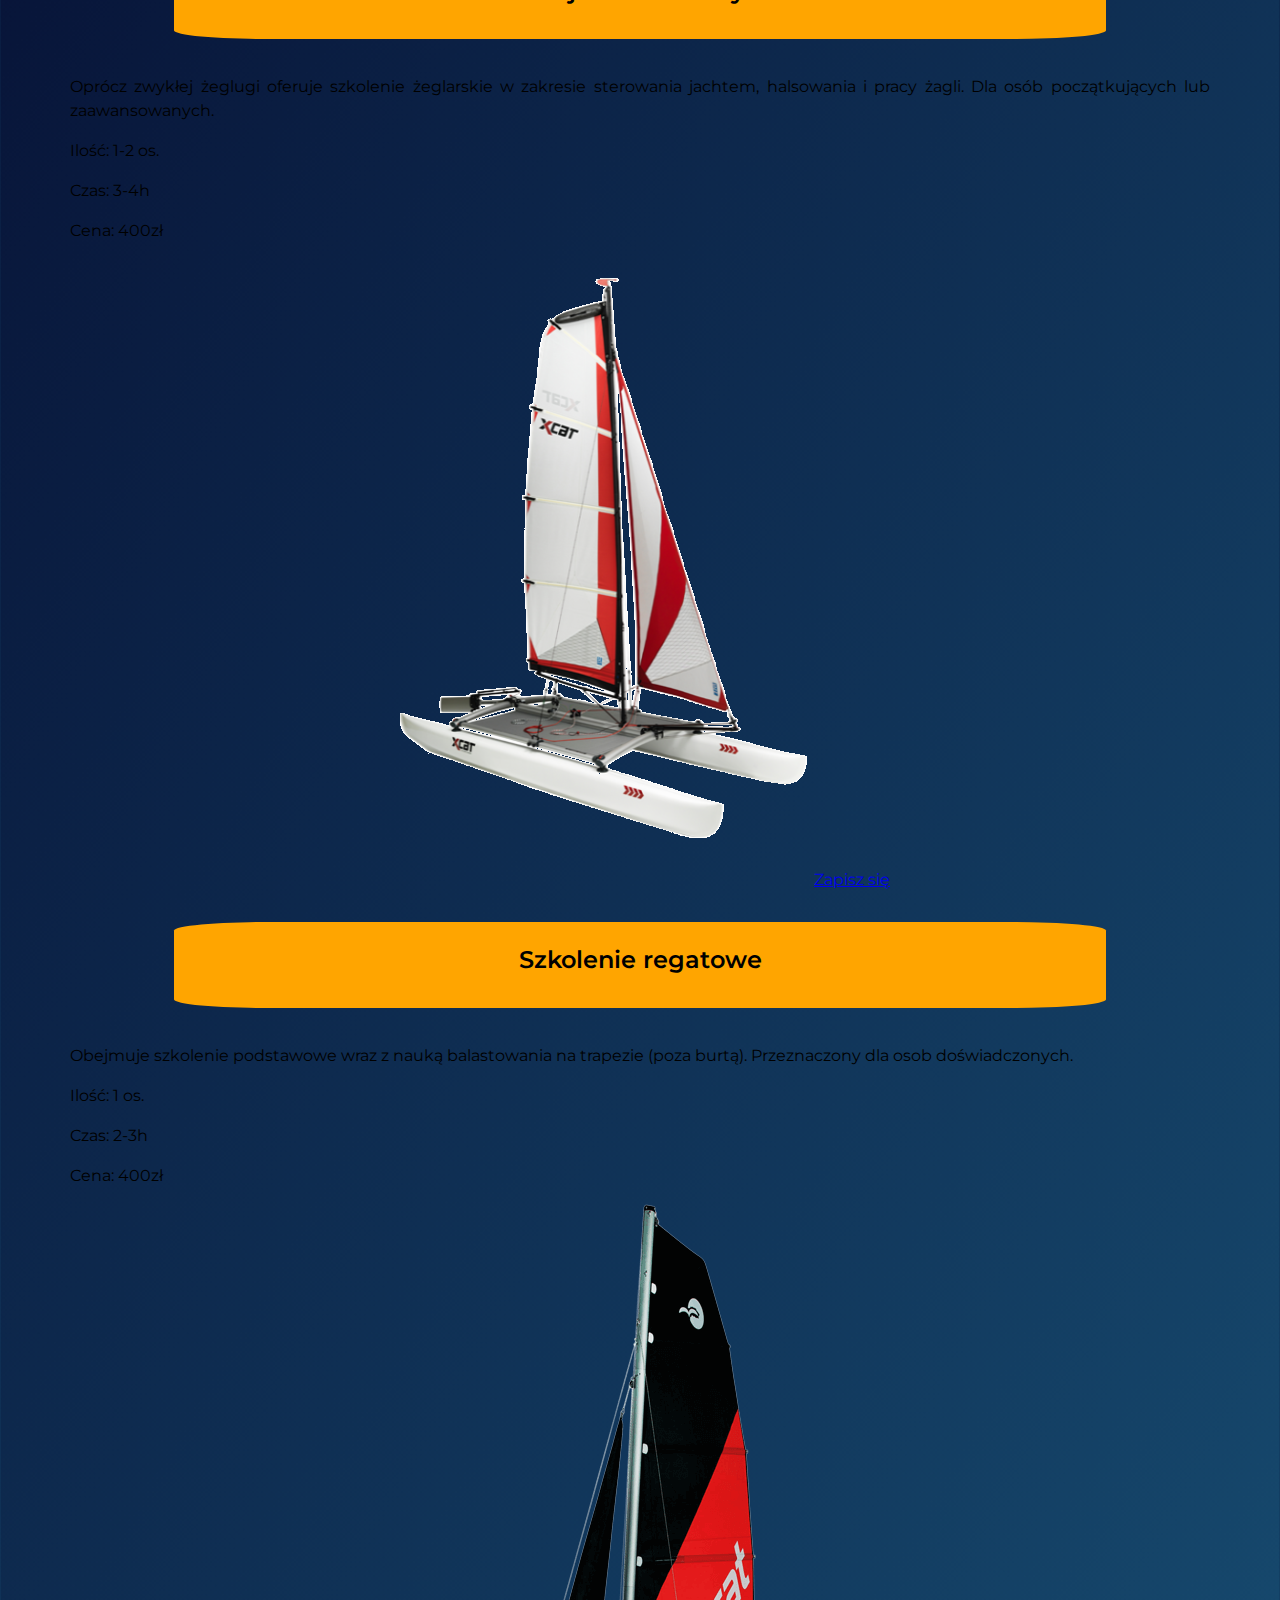
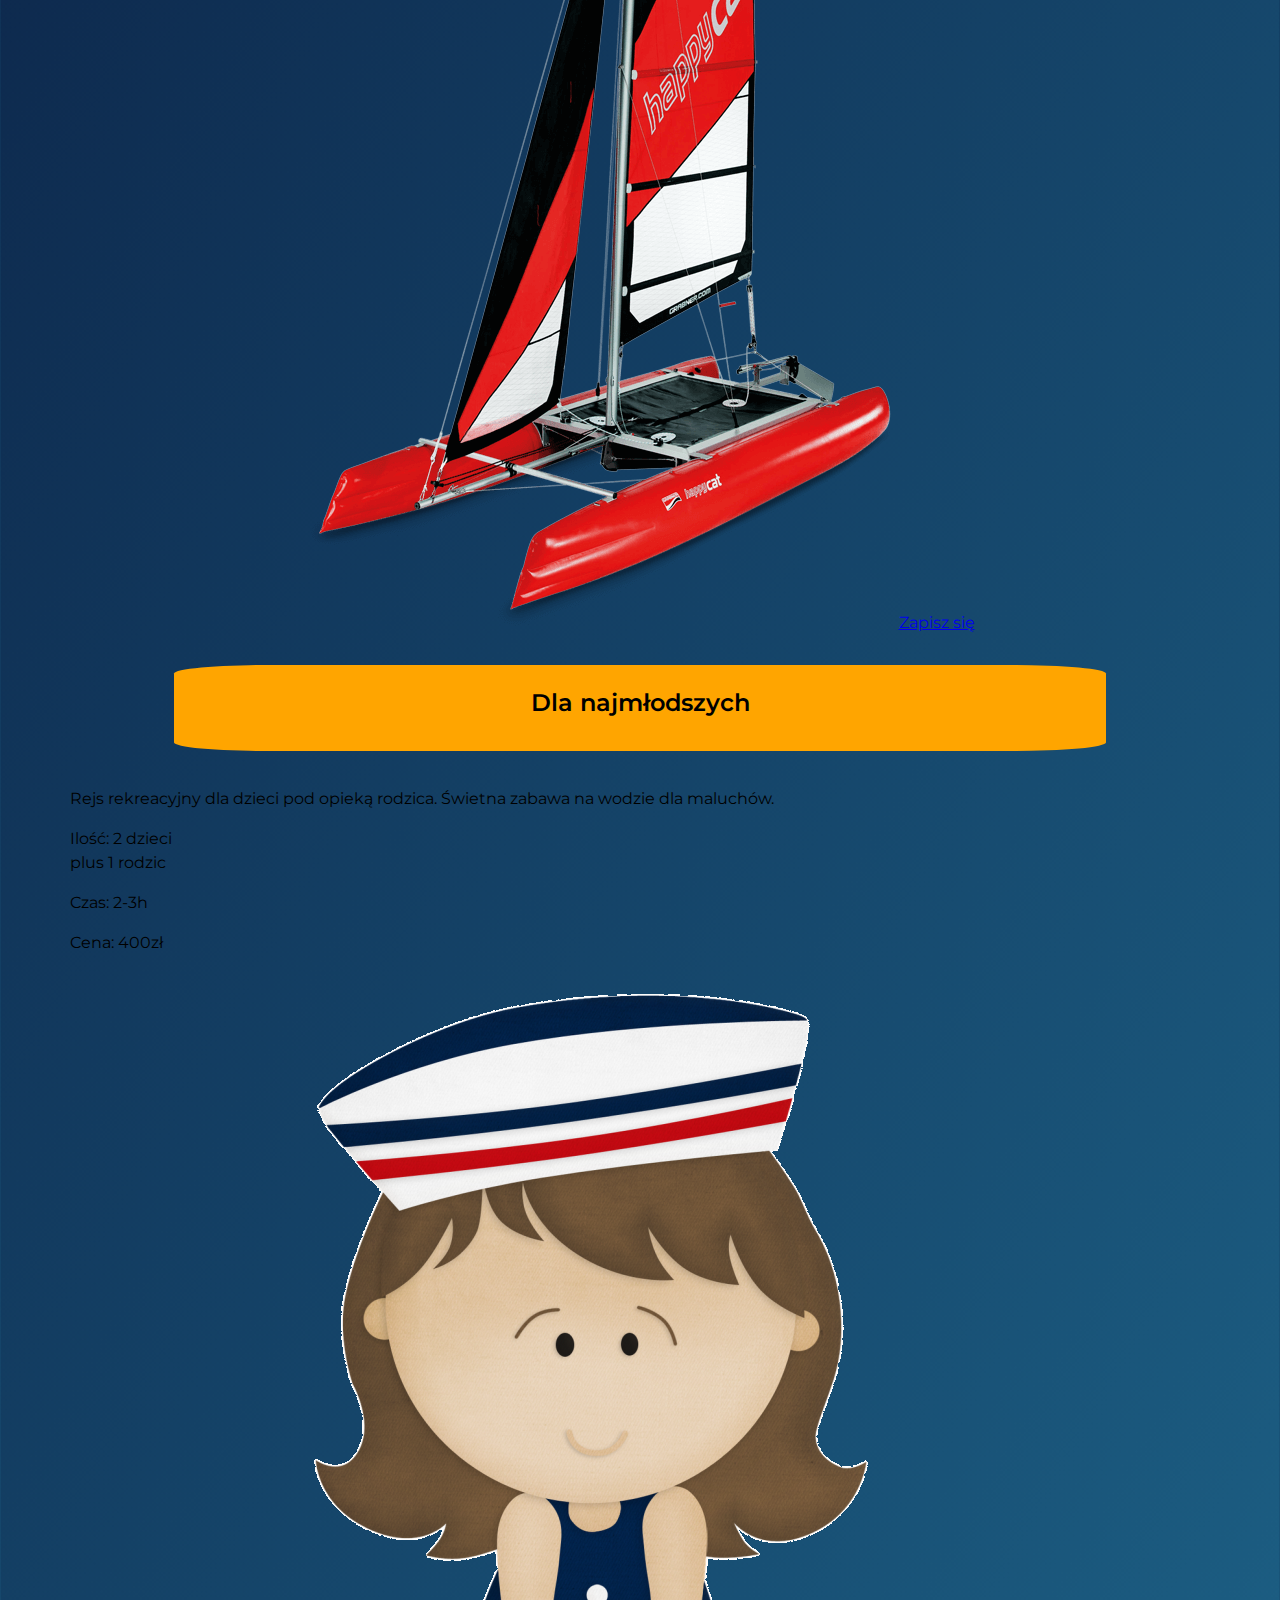
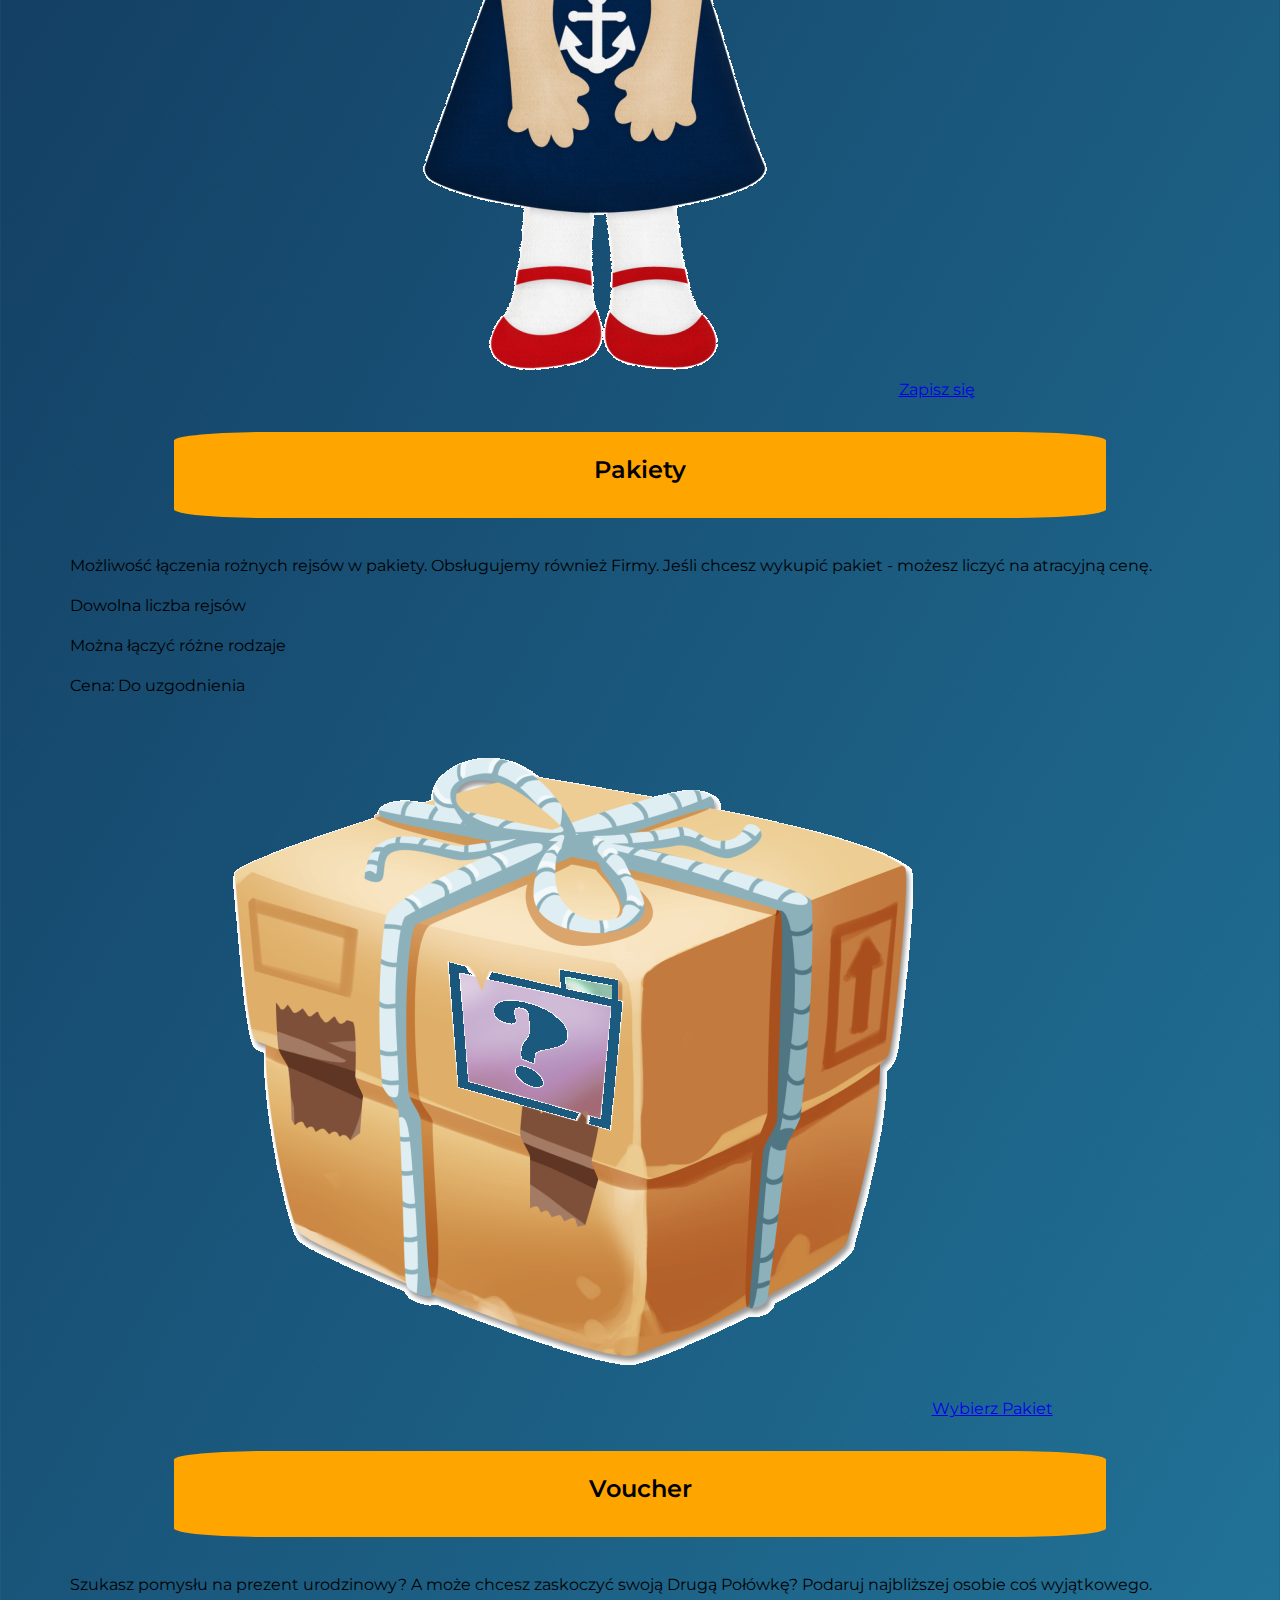
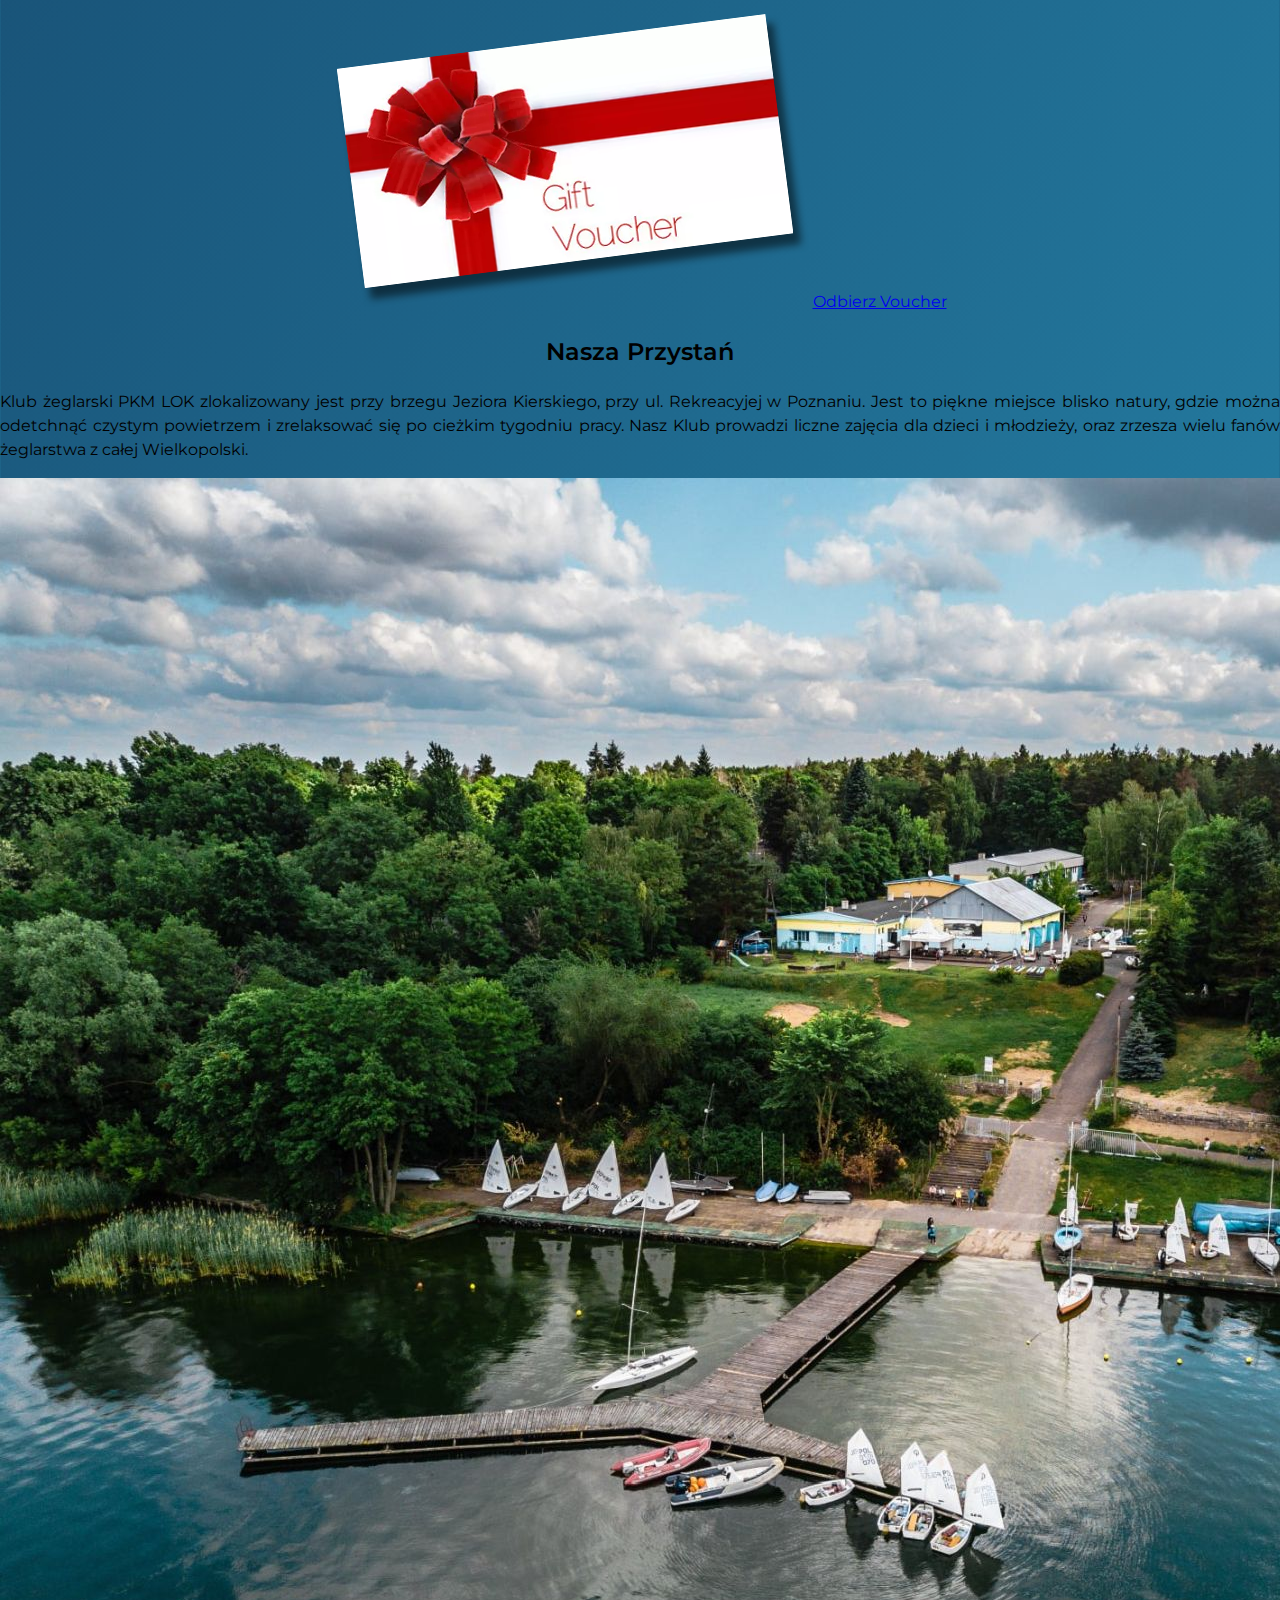
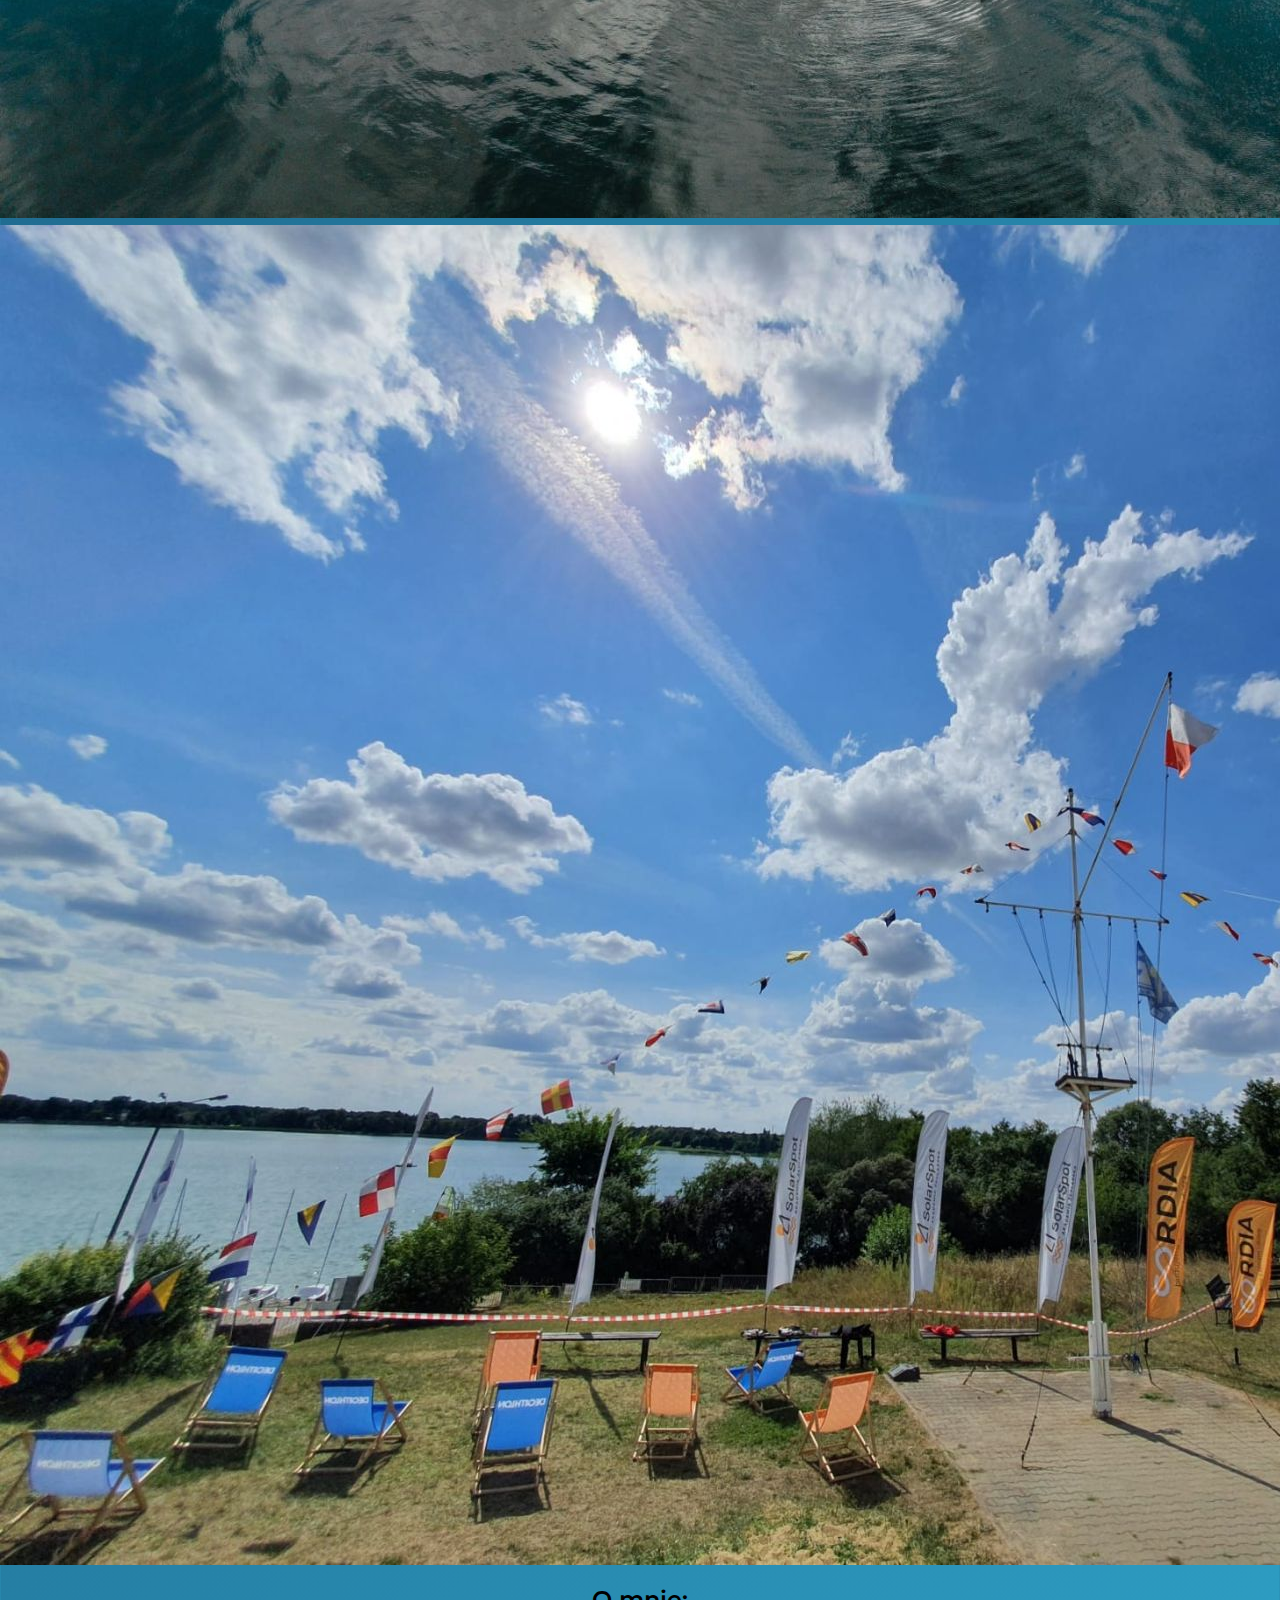
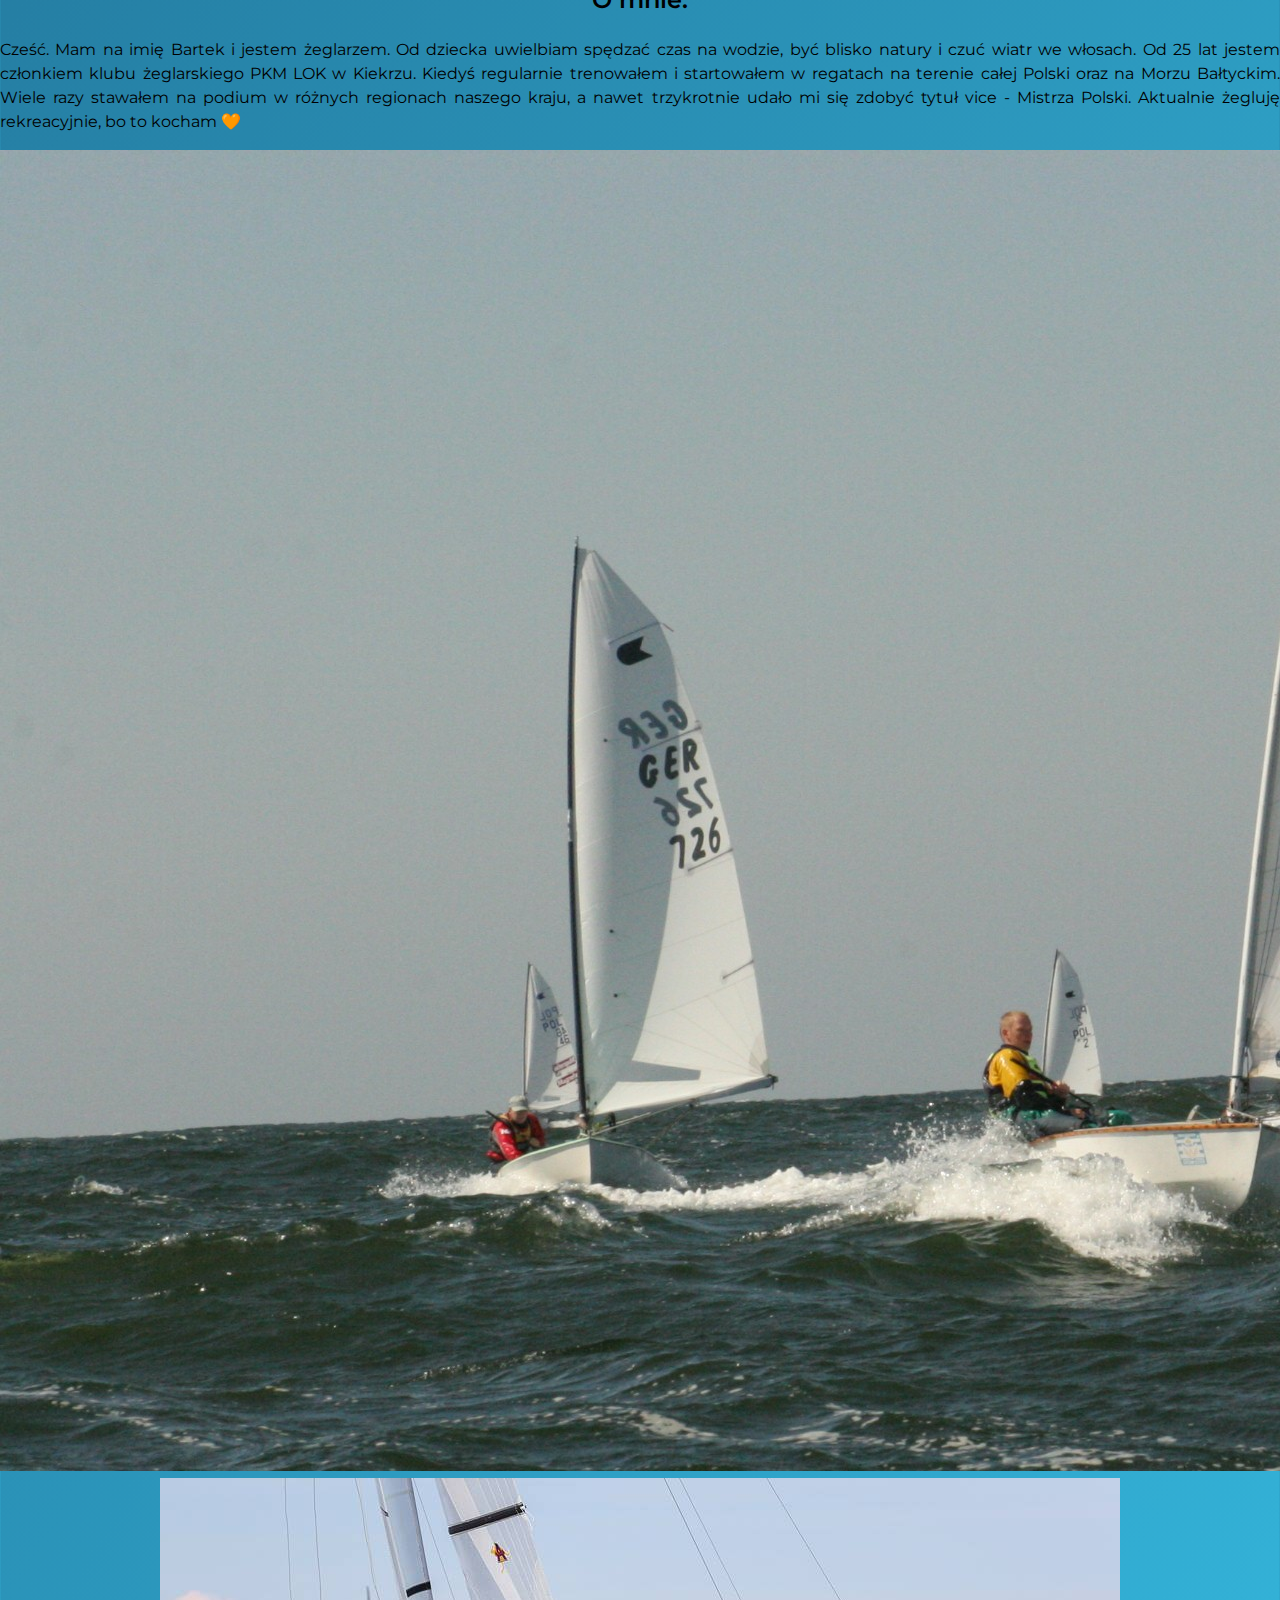
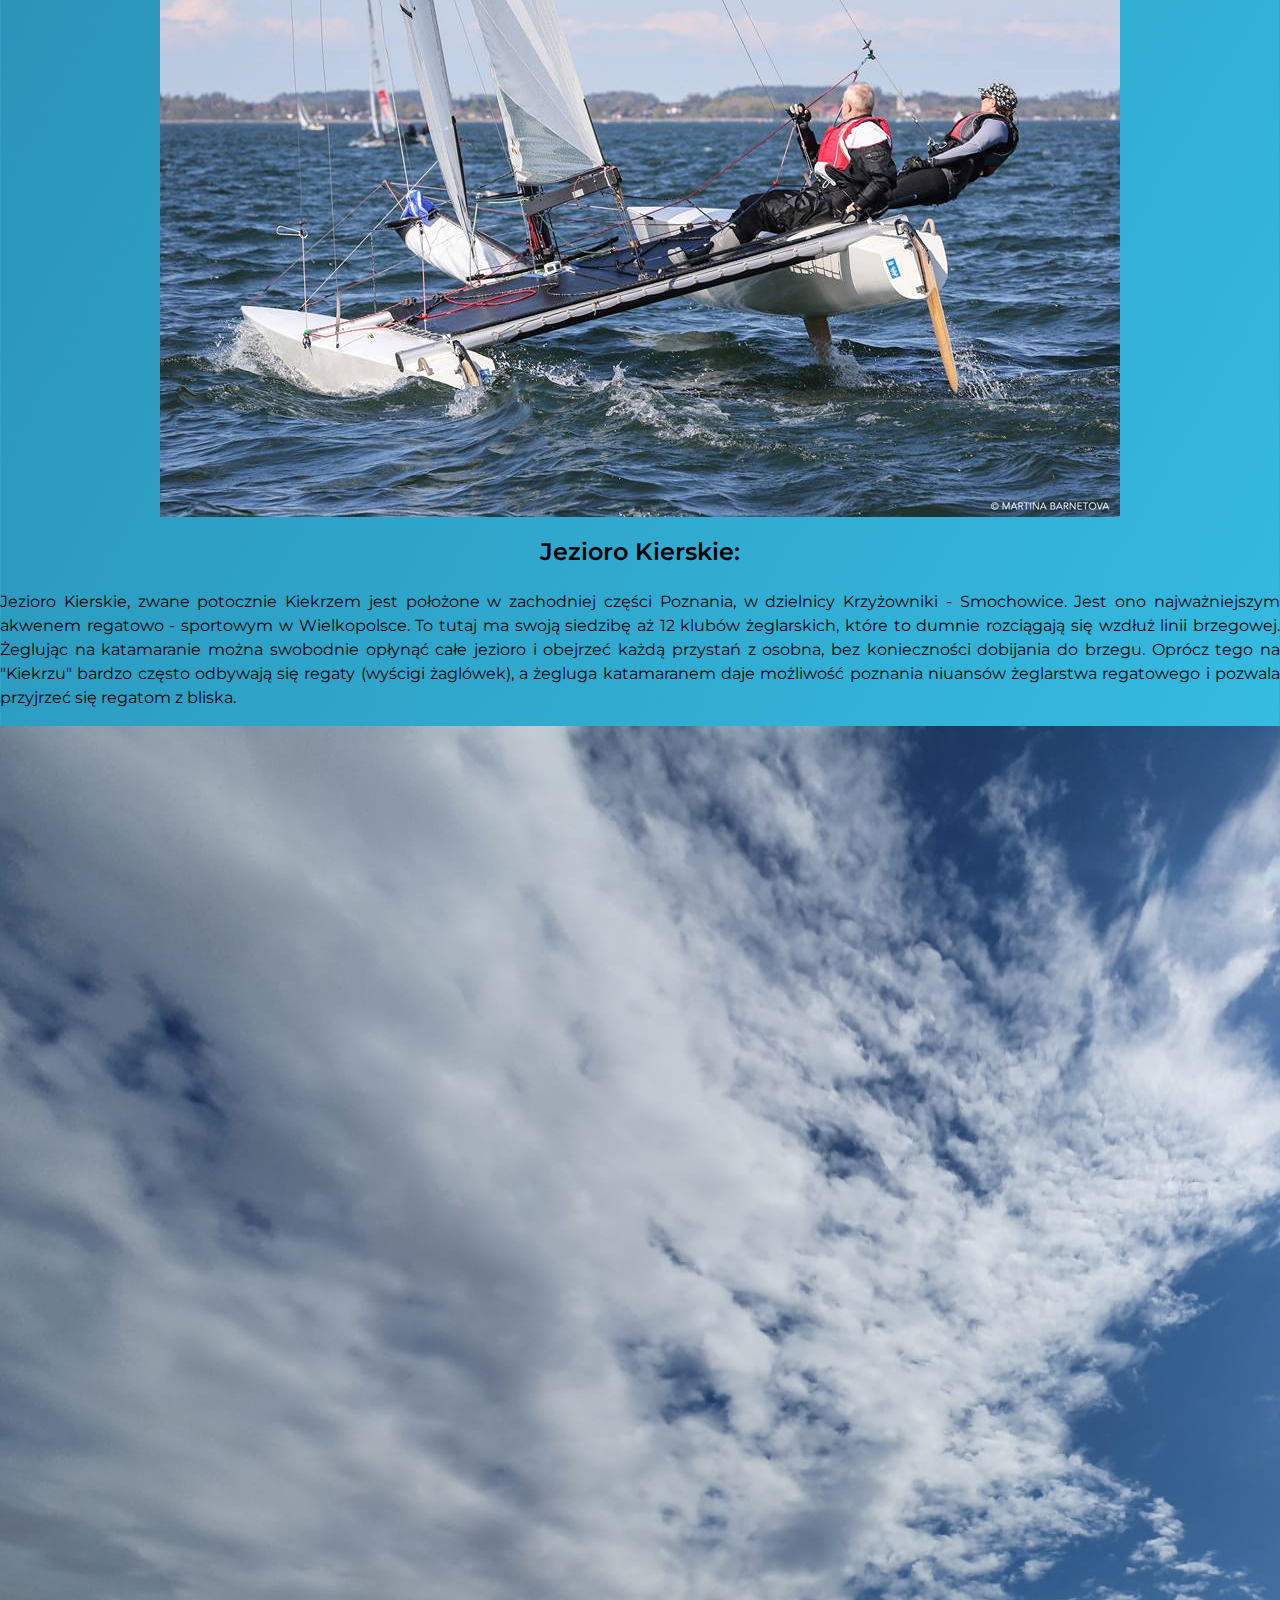
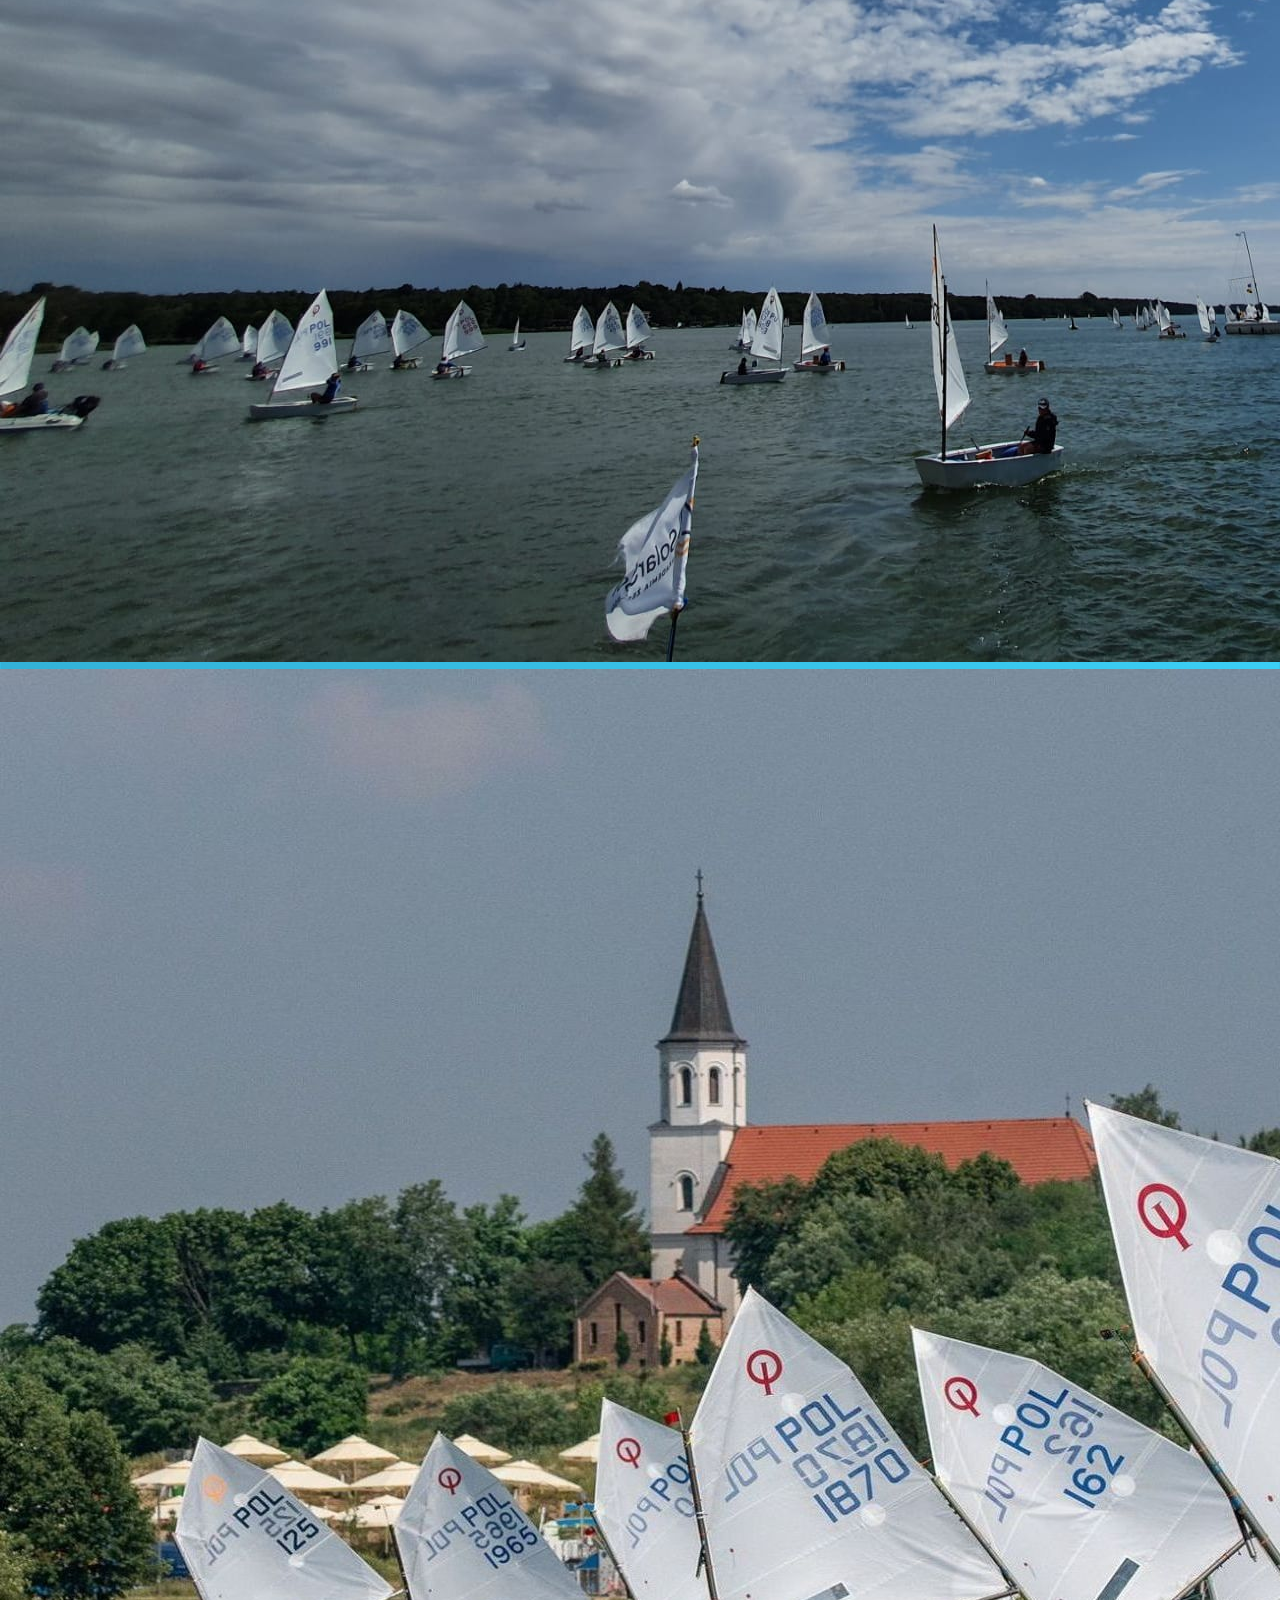
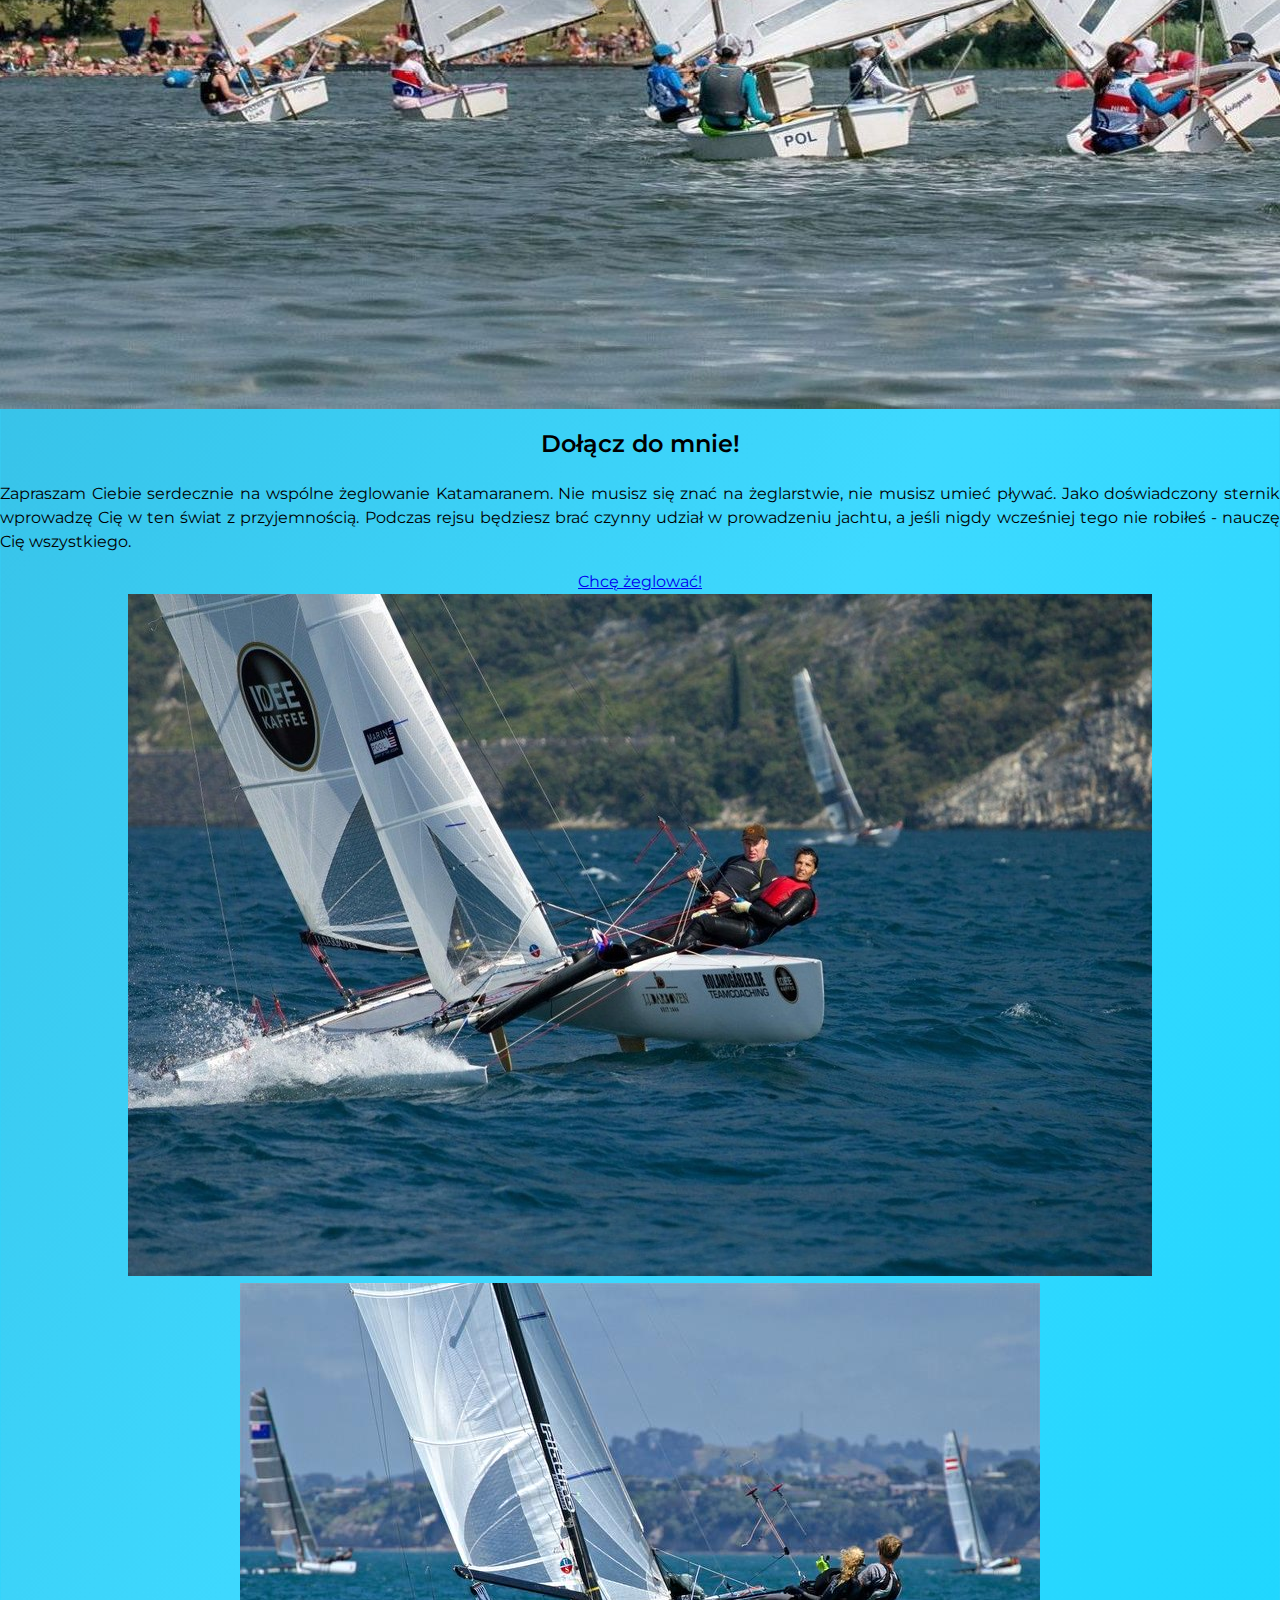
==== commit f332c716: "offer-alpha" ====
--- a/index.html
+++ b/index.html
@@ -9,7 +9,7 @@
   <meta name="keywords" content="katsail,rejs,katamaran,nauka,żeglarstwo,kiekrz,lok">
   <title>Katamaran. Rejs Katamaranem. Żeglarstwo w Kiekrzu</title>
 
-
+  <!-- GOOGLE FONTS -->
   <link rel="preconnect" href="https://fonts.googleapis.com">
   <link rel="preconnect" href="https://fonts.gstatic.com" crossorigin>
   <link href="https://fonts.googleapis.com/css2?family=Montserrat:wght@400;500;700&family=Ubuntu:wght@400;700&display=swap" rel="stylesheet">
@@ -17,13 +17,12 @@
   <!-- BOOTSTRAP FILES 5.1 only CSS -->
   <link href="https://cdn.jsdelivr.net/npm/bootstrap@5.1.3/dist/css/bootstrap.min.css" rel="stylesheet" integrity="sha384-1BmE4kWBq78iYhFldvKuhfTAU6auU8tT94WrHftjDbrCEXSU1oBoqyl2QvZ6jIW3" crossorigin="anonymous">
 
-  <!-- BOOTSTRAP FILES 4.6 only JS -->
-  <script src="https://cdn.jsdelivr.net/npm/jquery@3.5.1/dist/jquery.slim.min.js" integrity="sha384-DfXdz2htPH0lsSSs5nCTpuj/zy4C+OGpamoFVy38MVBnE+IbbVYUew+OrCXaRkfj" crossorigin="anonymous"></script>
-  <script src="https://cdn.jsdelivr.net/npm/bootstrap@4.6.1/dist/js/bootstrap.bundle.min.js" integrity="sha384-fQybjgWLrvvRgtW6bFlB7jaZrFsaBXjsOMm/tB9LTS58ONXgqbR9W8oWht/amnpF" crossorigin="anonymous"></script>
-
   <!-- MINE CSSS -->
   <link rel="stylesheet" media="screen and (min-width: 1090px)" href="css/styles.css">
   <link rel="stylesheet" media="screen and (max-width: 1090px)" href="css/mobile.css">
+
+  <!-- ICONS -->
+  <link rel="icon" href="img/sun.ico">
 
   <!-- HAMBURGER MENU CLOSE AFTER CLICK -->
   <script type="text/javascript">
@@ -37,28 +36,21 @@
     }
   </script>
 
-
-  <!-- GOOGLE FONTS -->
-  <link rel="preconnect" href="https://fonts.googleapis.com">
-  <link rel="preconnect" href="https://fonts.gstatic.com" crossorigin>
-  <link href="https://fonts.googleapis.com/css2?family=Montserrat:wght@400;500;700&family=Ubuntu:wght@400;700&display=swap" rel="stylesheet">
-
-
-  <!-- ICONS -->
-  <link rel="icon" href="img/sun.ico">
-
 </head>
 
 
 
 <body>
 
-
   <img id=kat-top-img src="img/kat-top.jpg" alt="kat-header">
 
   <section id="offer">
 
     <h1>KATAMARAN SAILING</h1>
+
+    <div class="offer-alpha">
+      <p>Firma KatSail oferuje rejsy Katamaranem Sportowym pod okiem doświadczonego sternika, na Jeziorze Kierskim w Poznaniu.</p>
+    </div>
 
     <div class="row">
 
@@ -67,7 +59,7 @@
           <div class="offer-header bg-success">
             <h2>Rejs rekreacyjny</h2>
           </div>
-          <p>Rejs przeznaczony dla osób początkujących, które chcą poczuć wiatr we wsłosach i miło spędzić czas na wodzie.</p>
+          <p>Rejs przeznaczony dla osób początkujących, które chcą poczuć wiatr we włosach i miło spędzić czas na wodzie.</p>
           <div class="offer-price">
             <p>Ilość: 1-2 os.</p>
             <p>Czas: 1-2h</p>
@@ -148,7 +140,7 @@
           <div class="offer-header bg-dark">
             <h2>Voucher</h2>
           </div>
-          <p>Szukasz pomysłu na prezent urodzinowy? A może chciałbys zaskoczyć swoją Drugą Połówkę? Podaruj najbliższej osobie coś wyjątkowego.</p>
+          <p>Szukasz pomysłu na prezent urodzinowy? A może chcesz zaskoczyć swoją Drugą Połówkę? Podaruj najbliższej osobie coś wyjątkowego.</p>
           <img class="logo-rejs logo-voucher" src="img/logo-offer-voucher.png" alt="logo">
           <a class="btn button-sign-in" href="#">Odbierz Voucher</a>
         </div>
@@ -237,7 +229,7 @@
     <p class="info-small">Baza klubu znajduje się bezpośrednio nad poznańskim jeziorem Kierskim, pod adresem ul. Nad Jeziorem 120
       z wjazdem od ul. Rekracyjnej. Klub posiada przystań, na której znajduje się miejsce na ognisko, duży podest
       z namiotem, który stanowi część wypoczynkową.</p>
-      <a class="btn bg-primary butfaq" href="questions.html">Najczęściej zadawane pytania</a>
+    <a class="btn bg-primary butfaq" href="questions.html">Najczęściej zadawane pytania</a>
   </section>
 
 
@@ -247,7 +239,7 @@
 
 
 
-  <div class="ending bg-dark">
+  <div class="ending">
     <p>Katamaran Sailing 2022 &#174;</p>
     <p class="d-none">PKM LOK</p>
     <p>tel. 787 357 929</p>
--- a/css/mobile.css
+++ b/css/mobile.css
@@ -5,6 +5,7 @@
 body {
   margin: 0;
   font-family: "Montserrat", sans-serif;
+  font-size: 17px;
   text-align: center;
   line-height: 1.5;
 }
@@ -15,6 +16,7 @@
 }
 
 h2, h3, h4, h5, h6 {
+  font-weight: 600;
   margin: 0;
 }
 
@@ -23,7 +25,7 @@
   font-family: "Ubuntu", sans-serif;
   font-weight: 700;
   font-size: 2.5rem;
-  margin: 20px 0 50px 0;
+  margin: 20px 0 30px 0;
 }
 
 img {
@@ -35,6 +37,15 @@
 }
 
 /* SECTION OFFER */
+.offer-alpha {
+  margin: 10px 10px 30px 10px;
+  padding: 20px;
+  /* border-style: solid;
+  border-style: solid;
+  border-width: 3px;
+  border-radius: 4%; */
+}
+
 #offer {
   margin: 0 10px 90px;
 }
@@ -216,10 +227,11 @@
 
 /*** FOOTER ***/
 .ending {
+  background-color: #212529;
   color: #f2f2f2;
   display: flex;
   justify-content: space-around;
-  font-size: 16px;
+  font-size: 12px;
   margin-top: 60px;
   padding: 10px;
 }
@@ -239,8 +251,7 @@
 }
 
 #faq {
-  font-size: 30px;
-  padding: 40px;
+  padding: 40px 40px 40px 30px;
   text-align: left;
 }
 
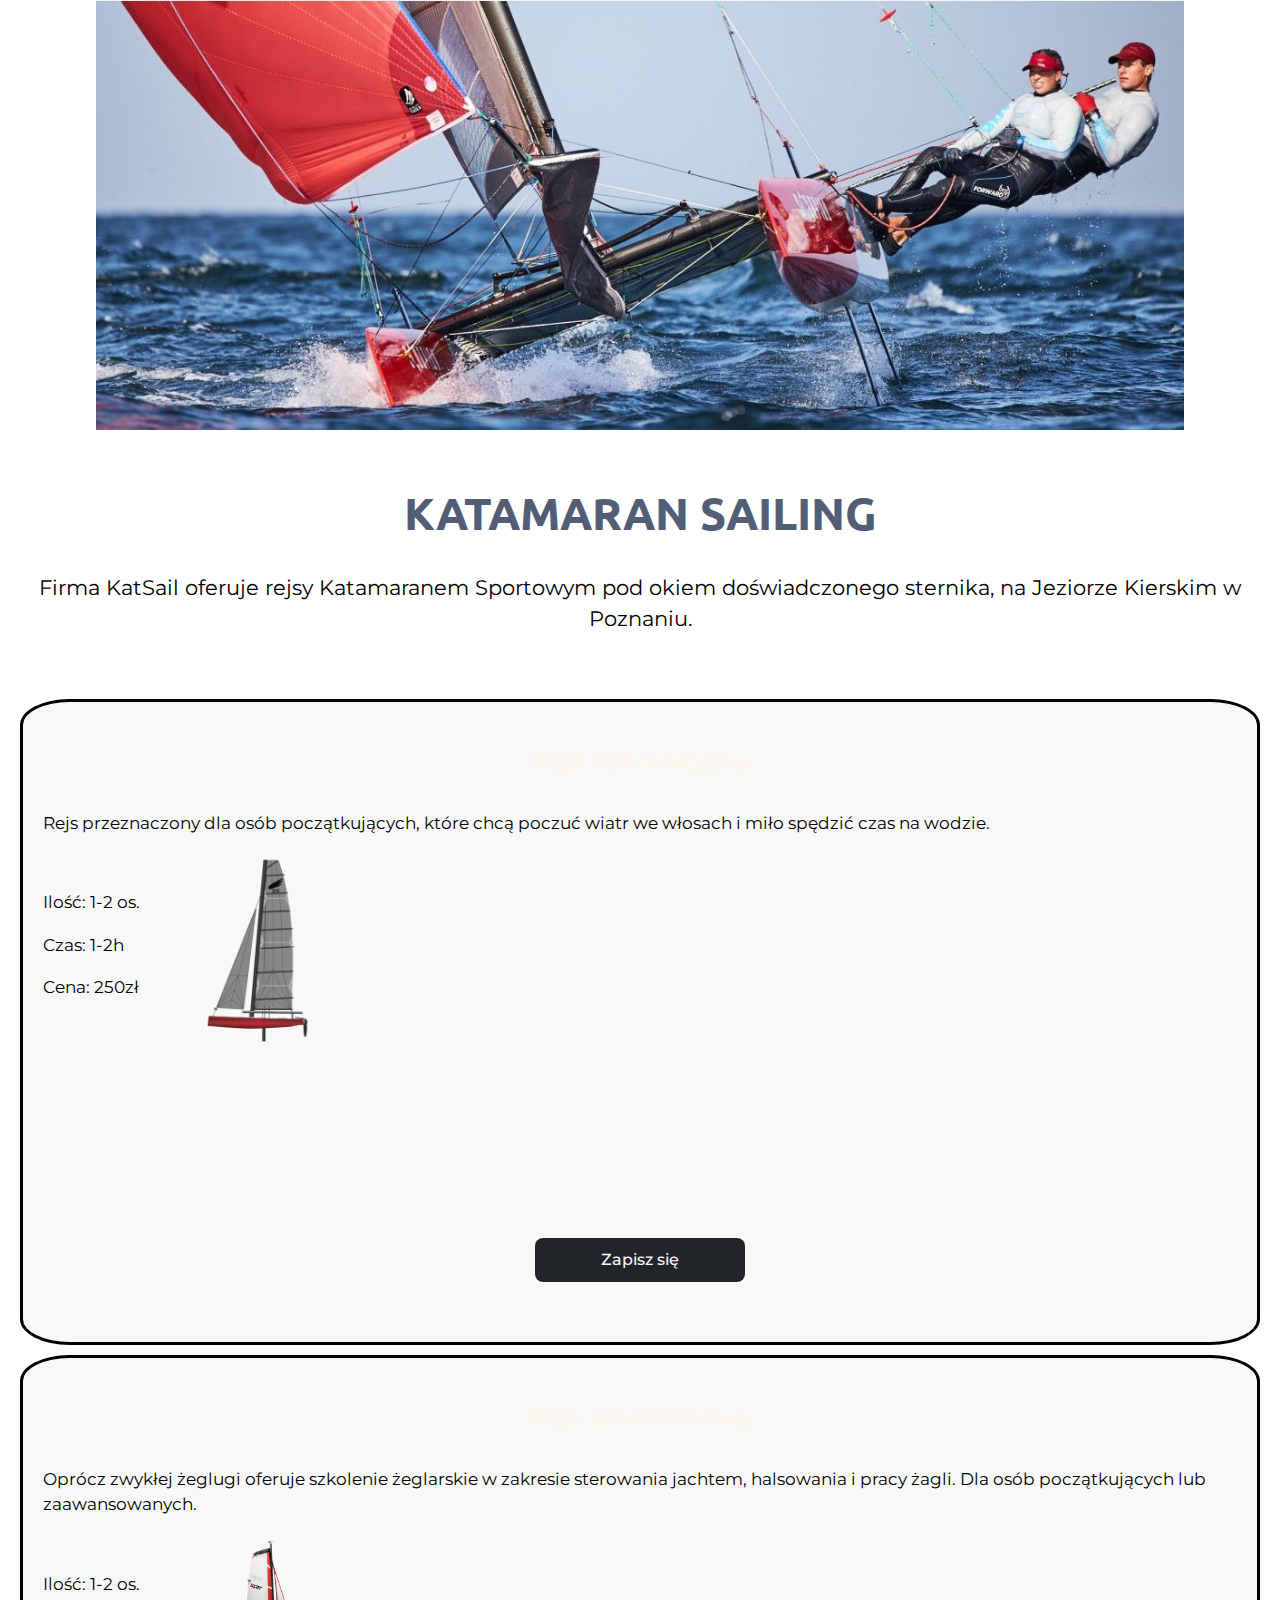
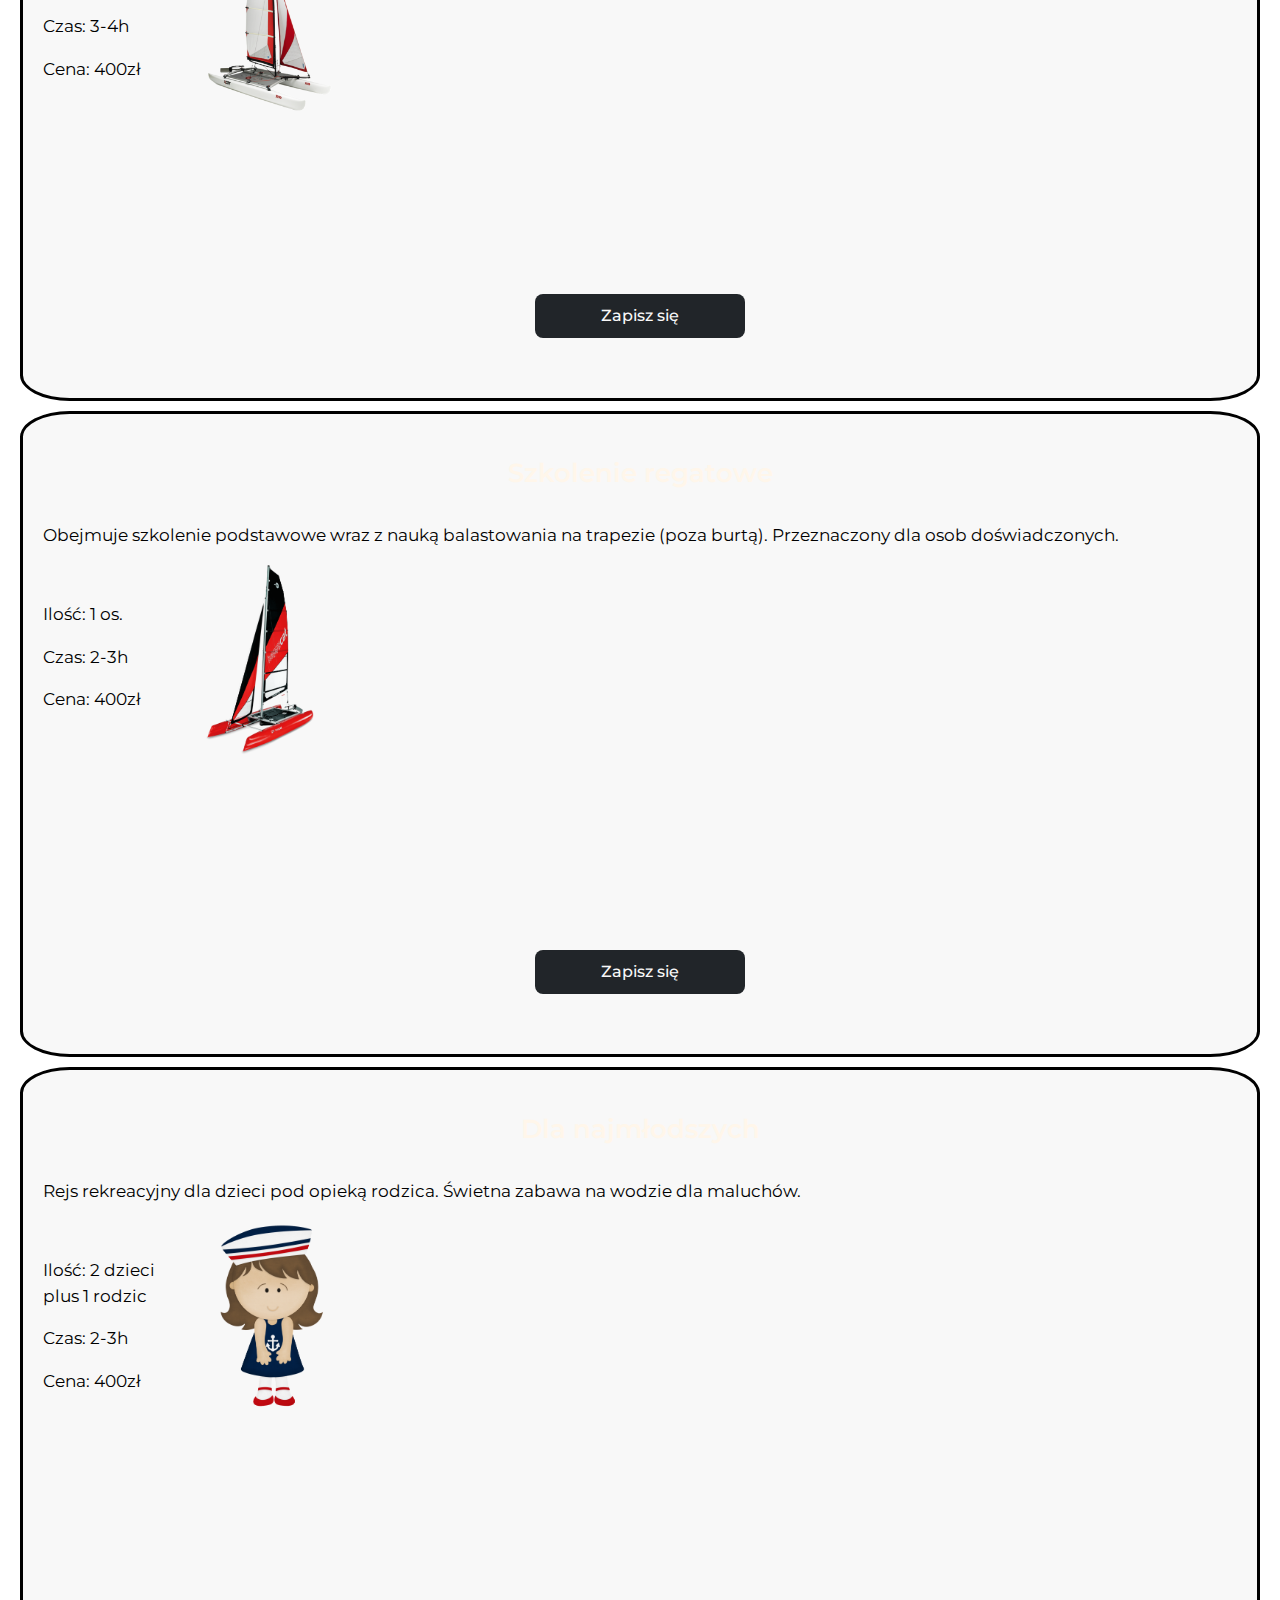
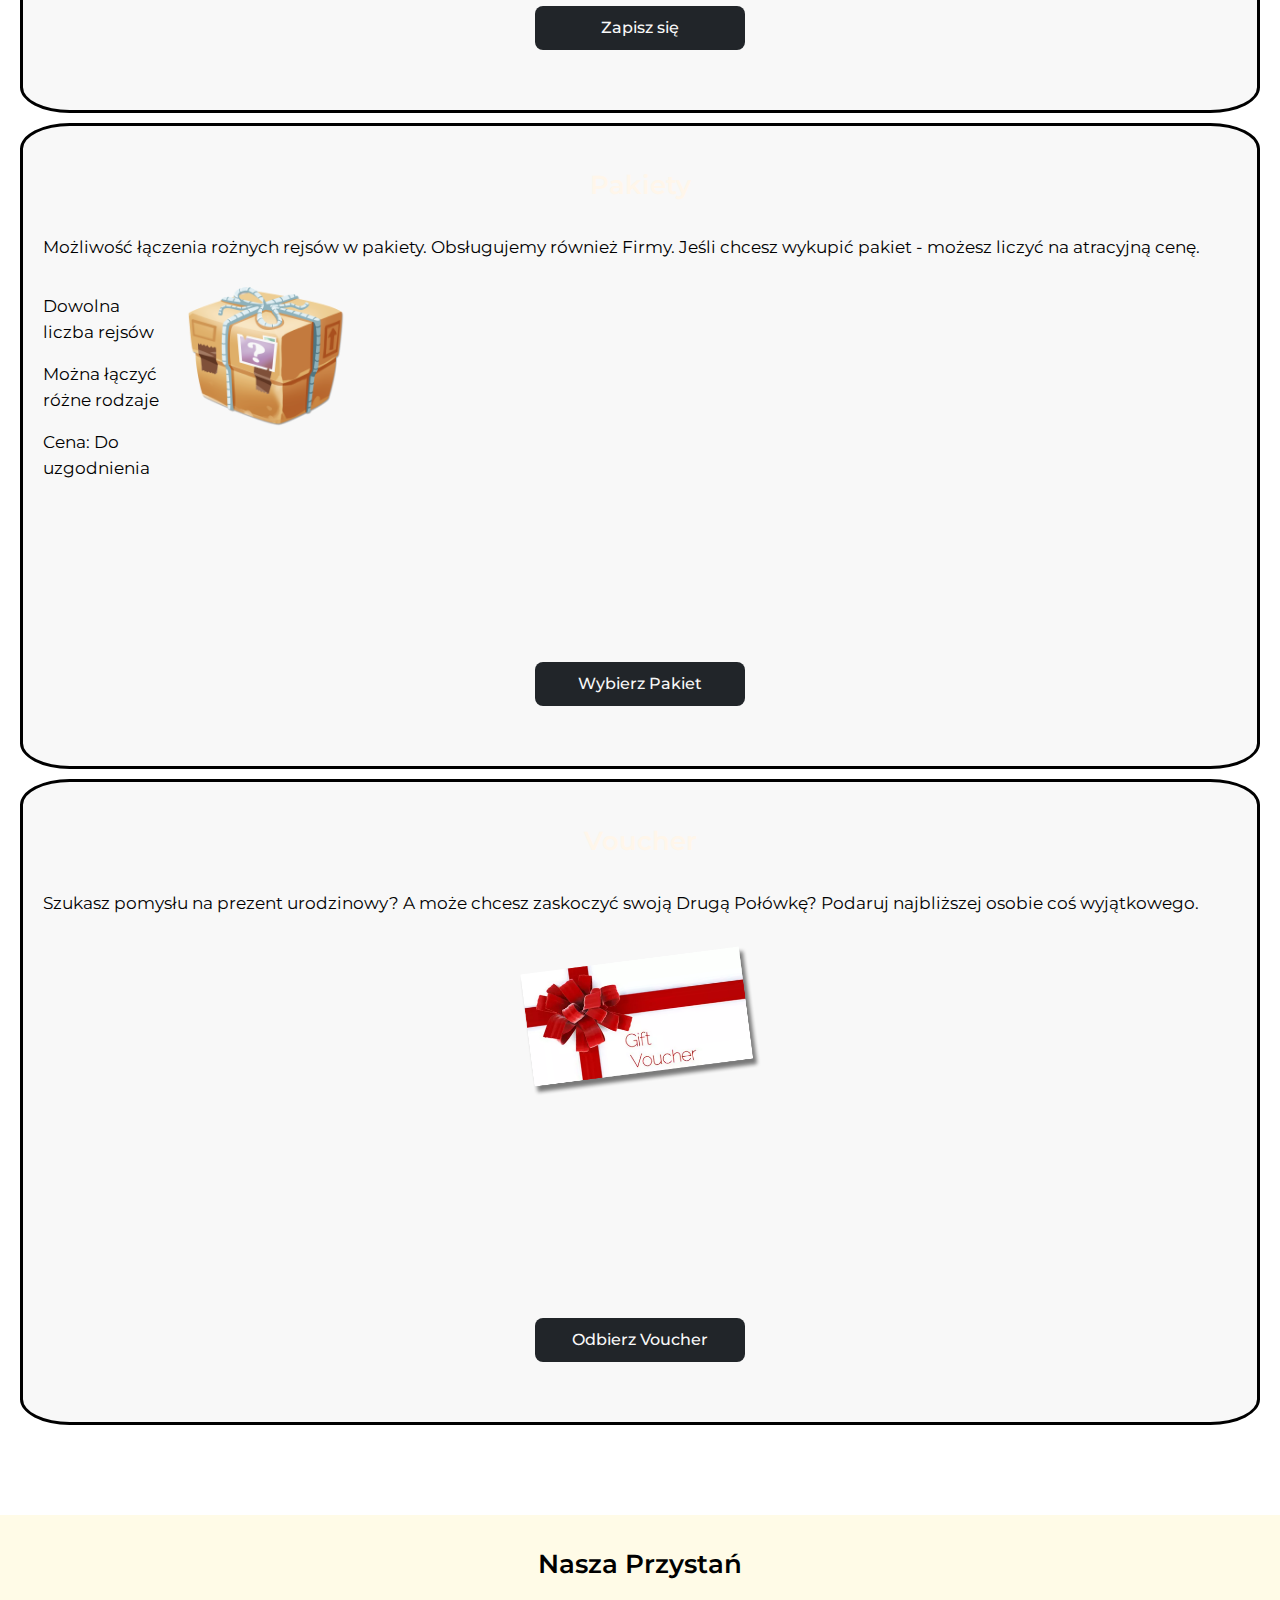
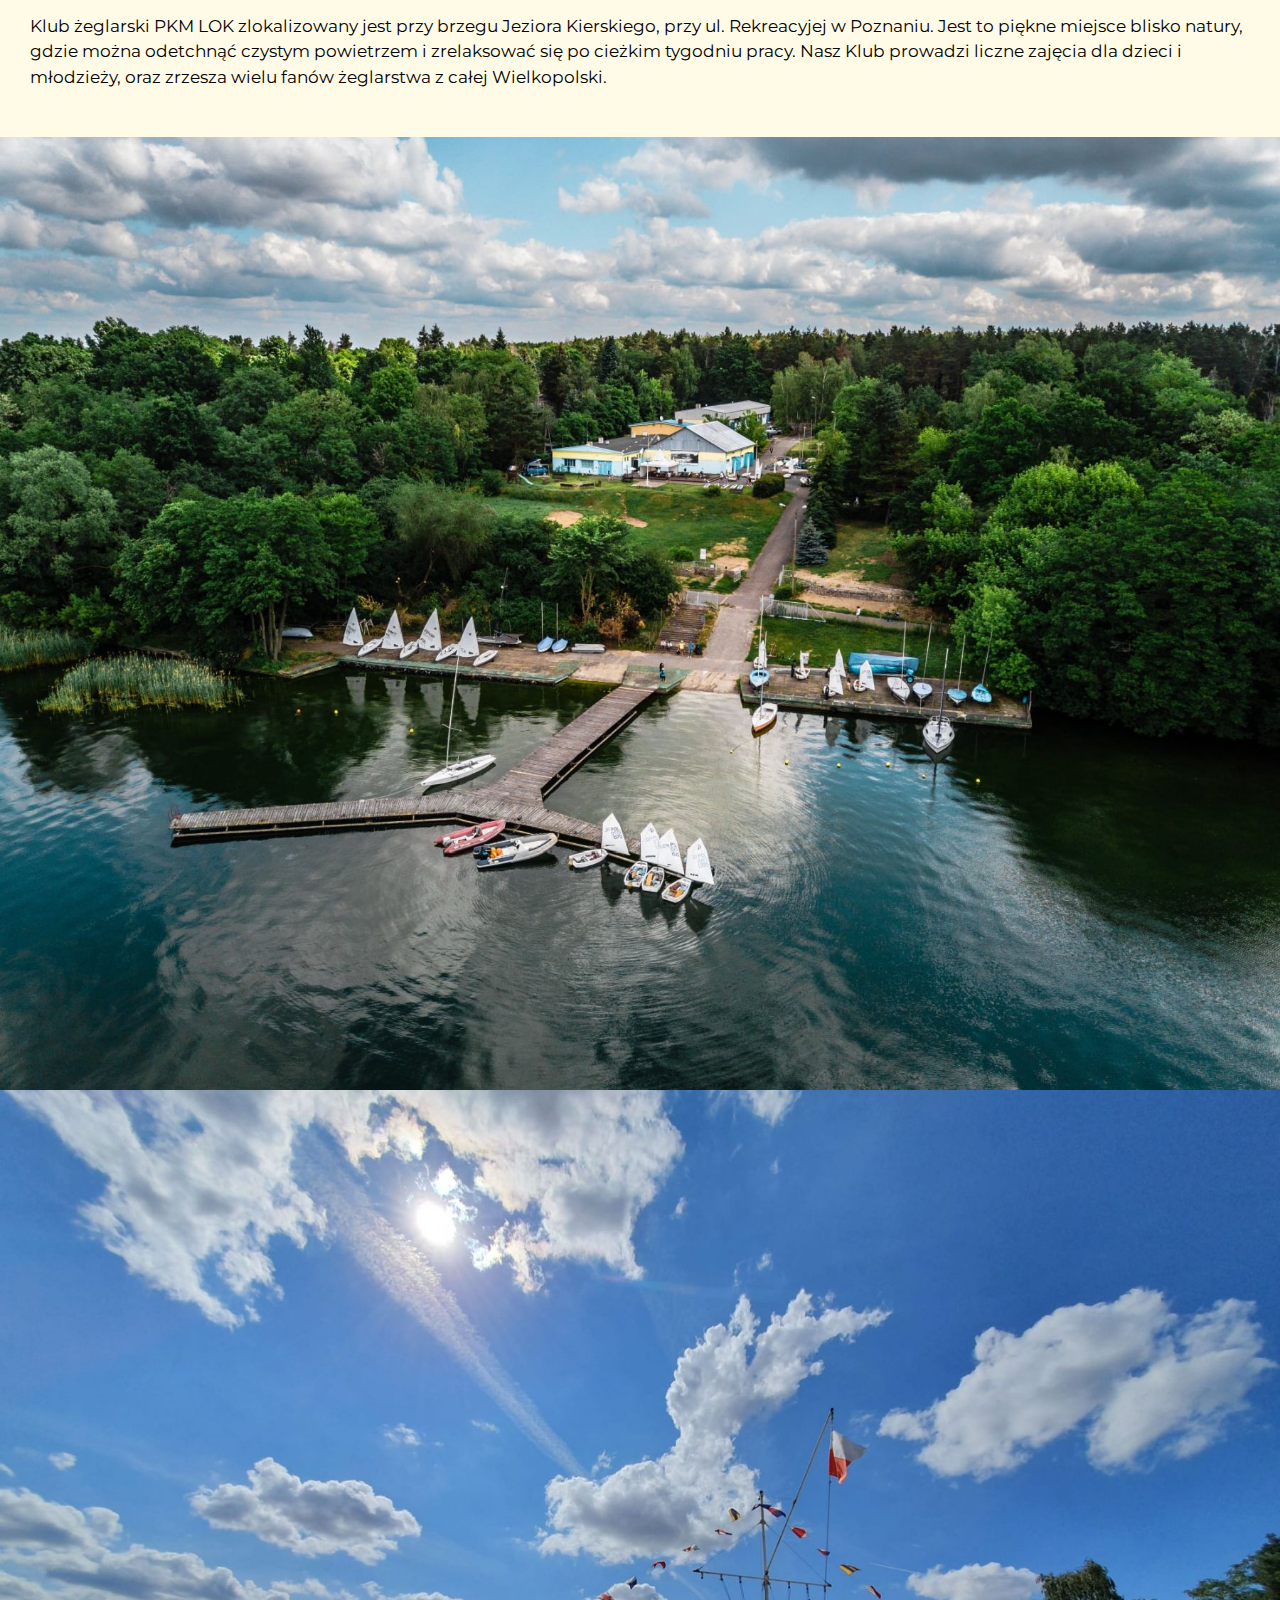
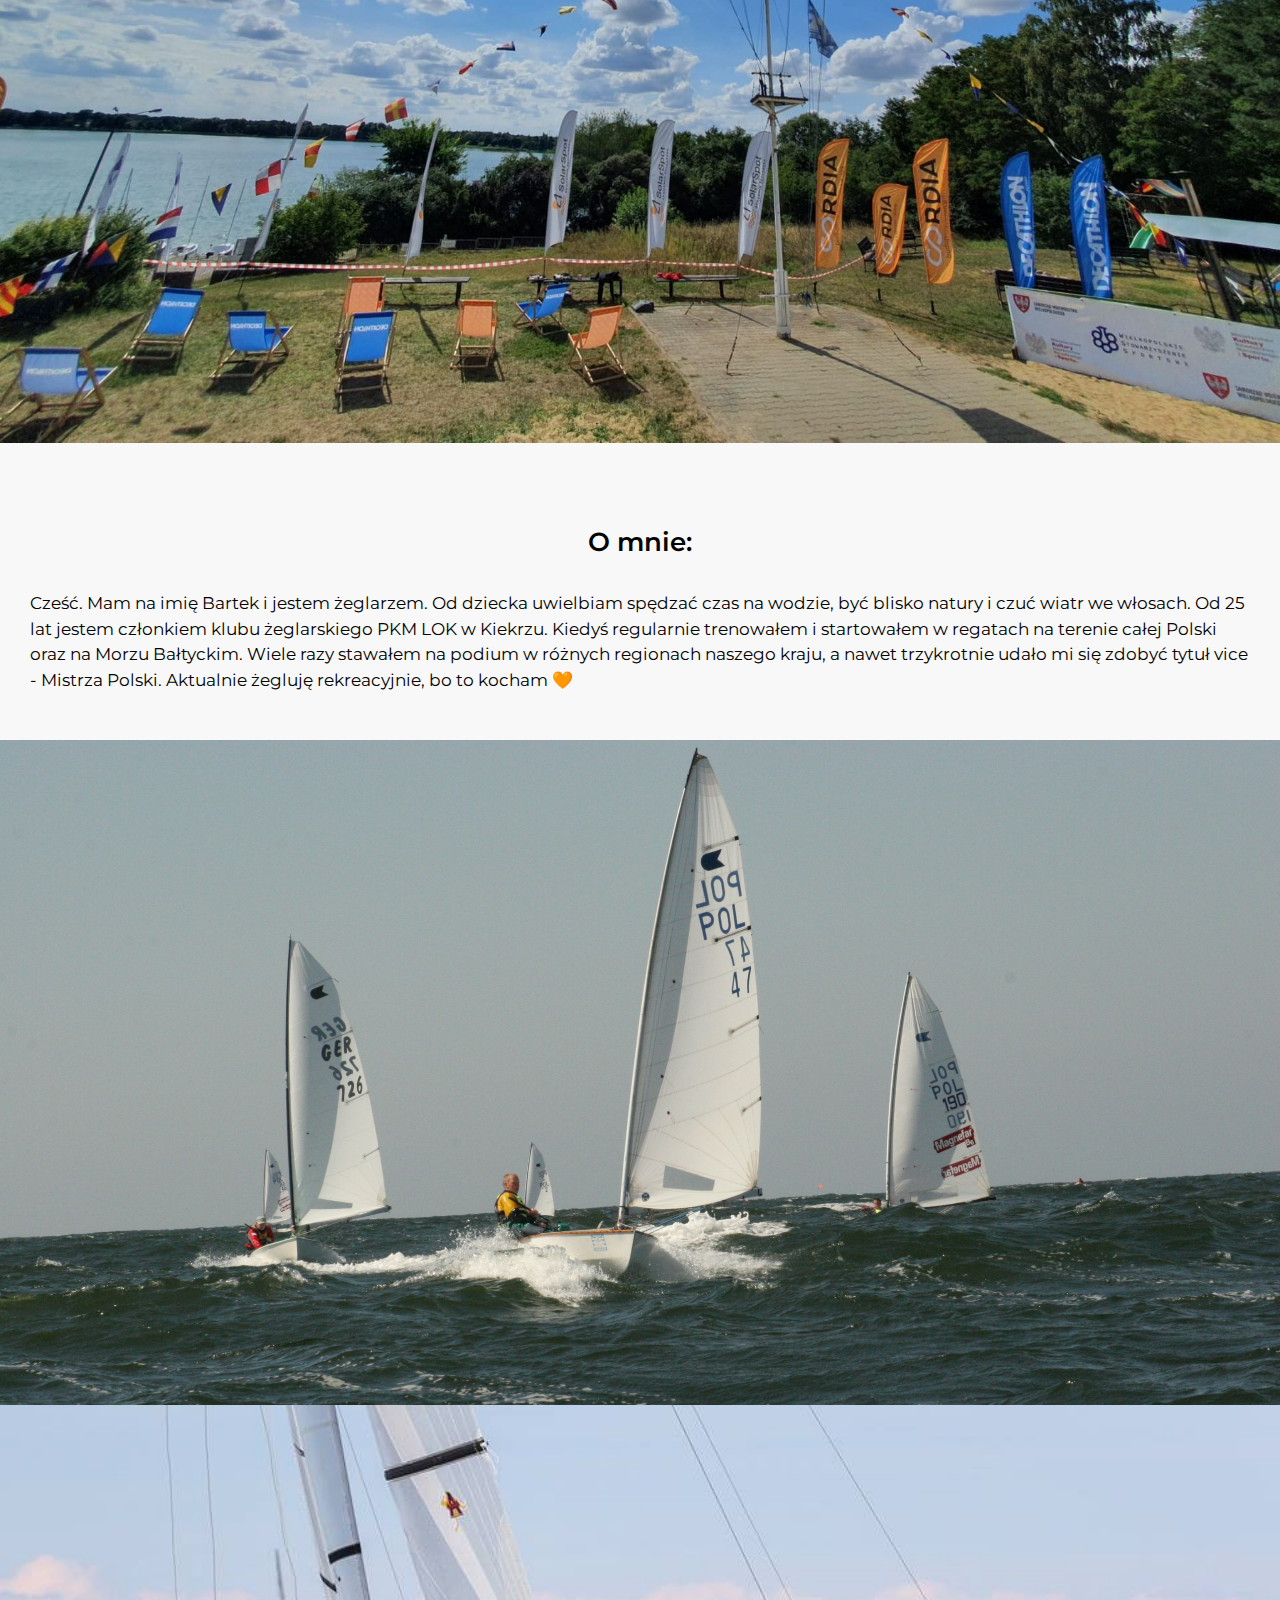
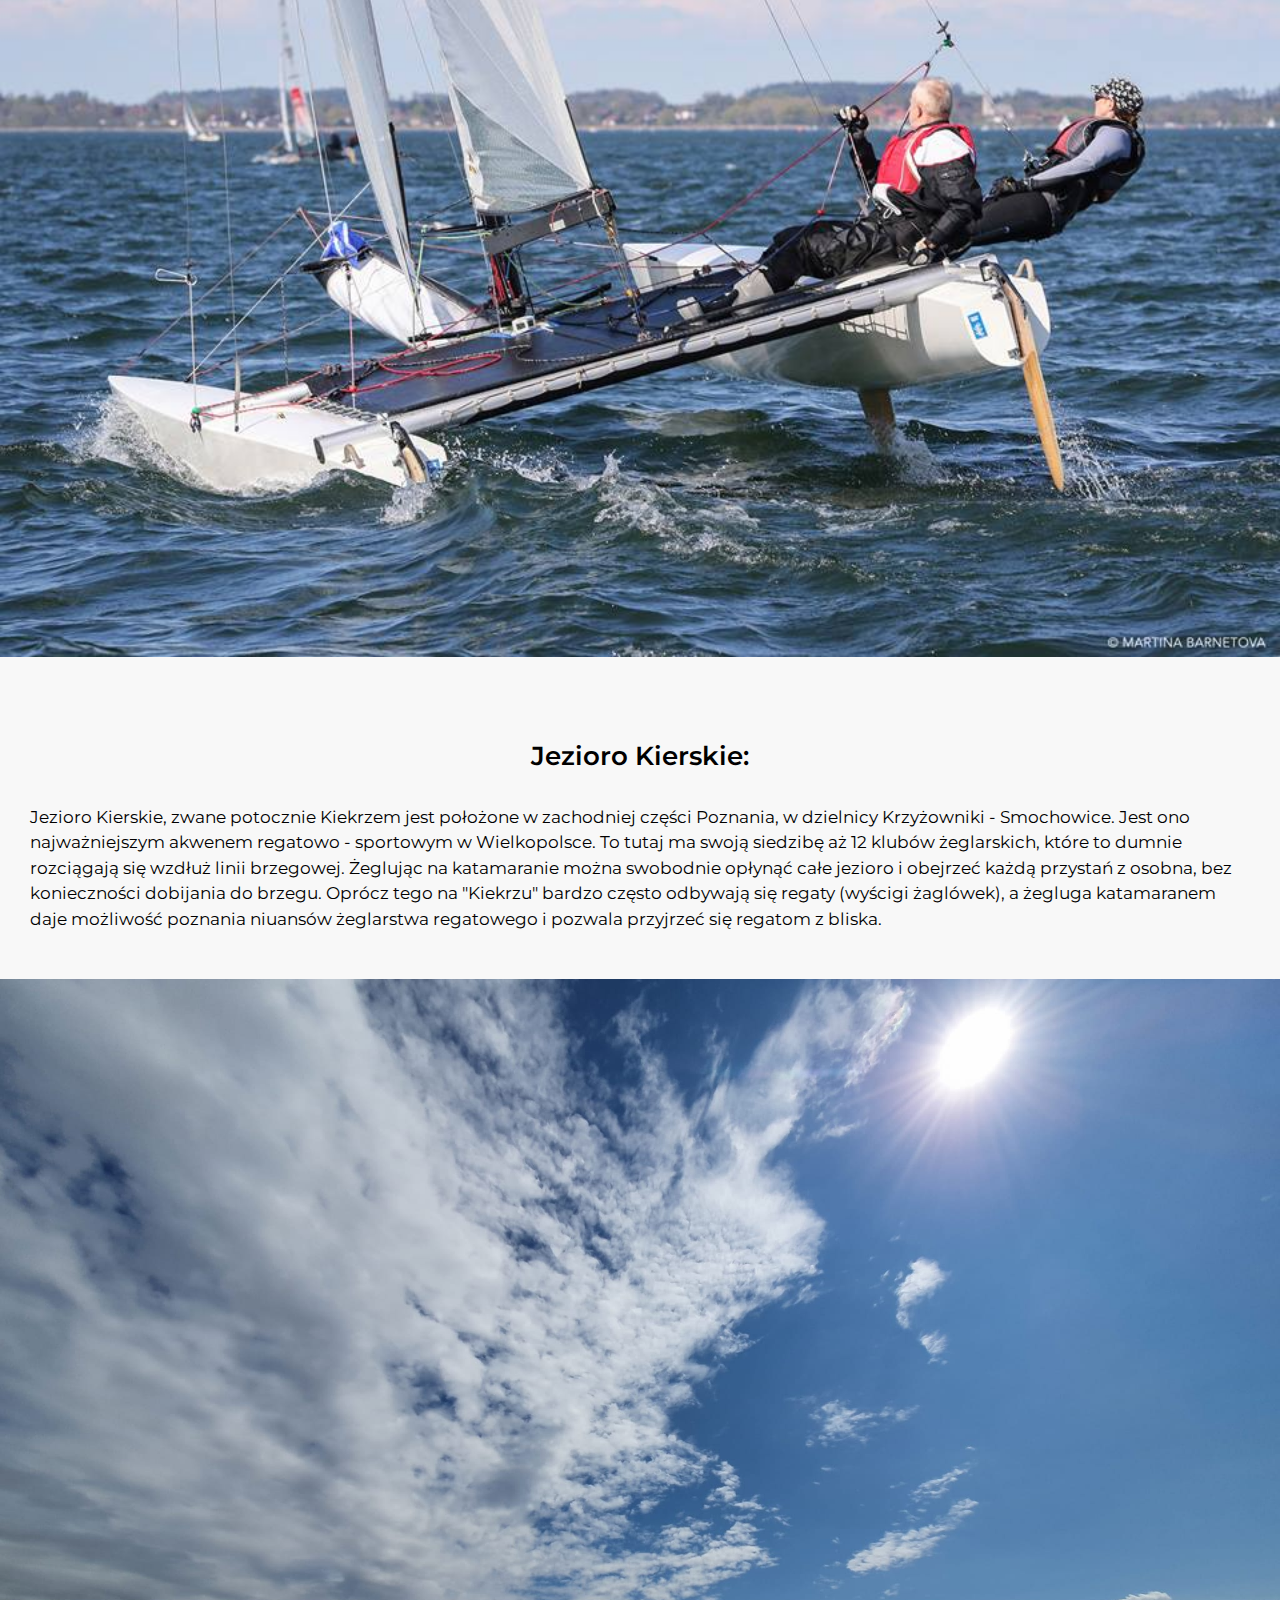
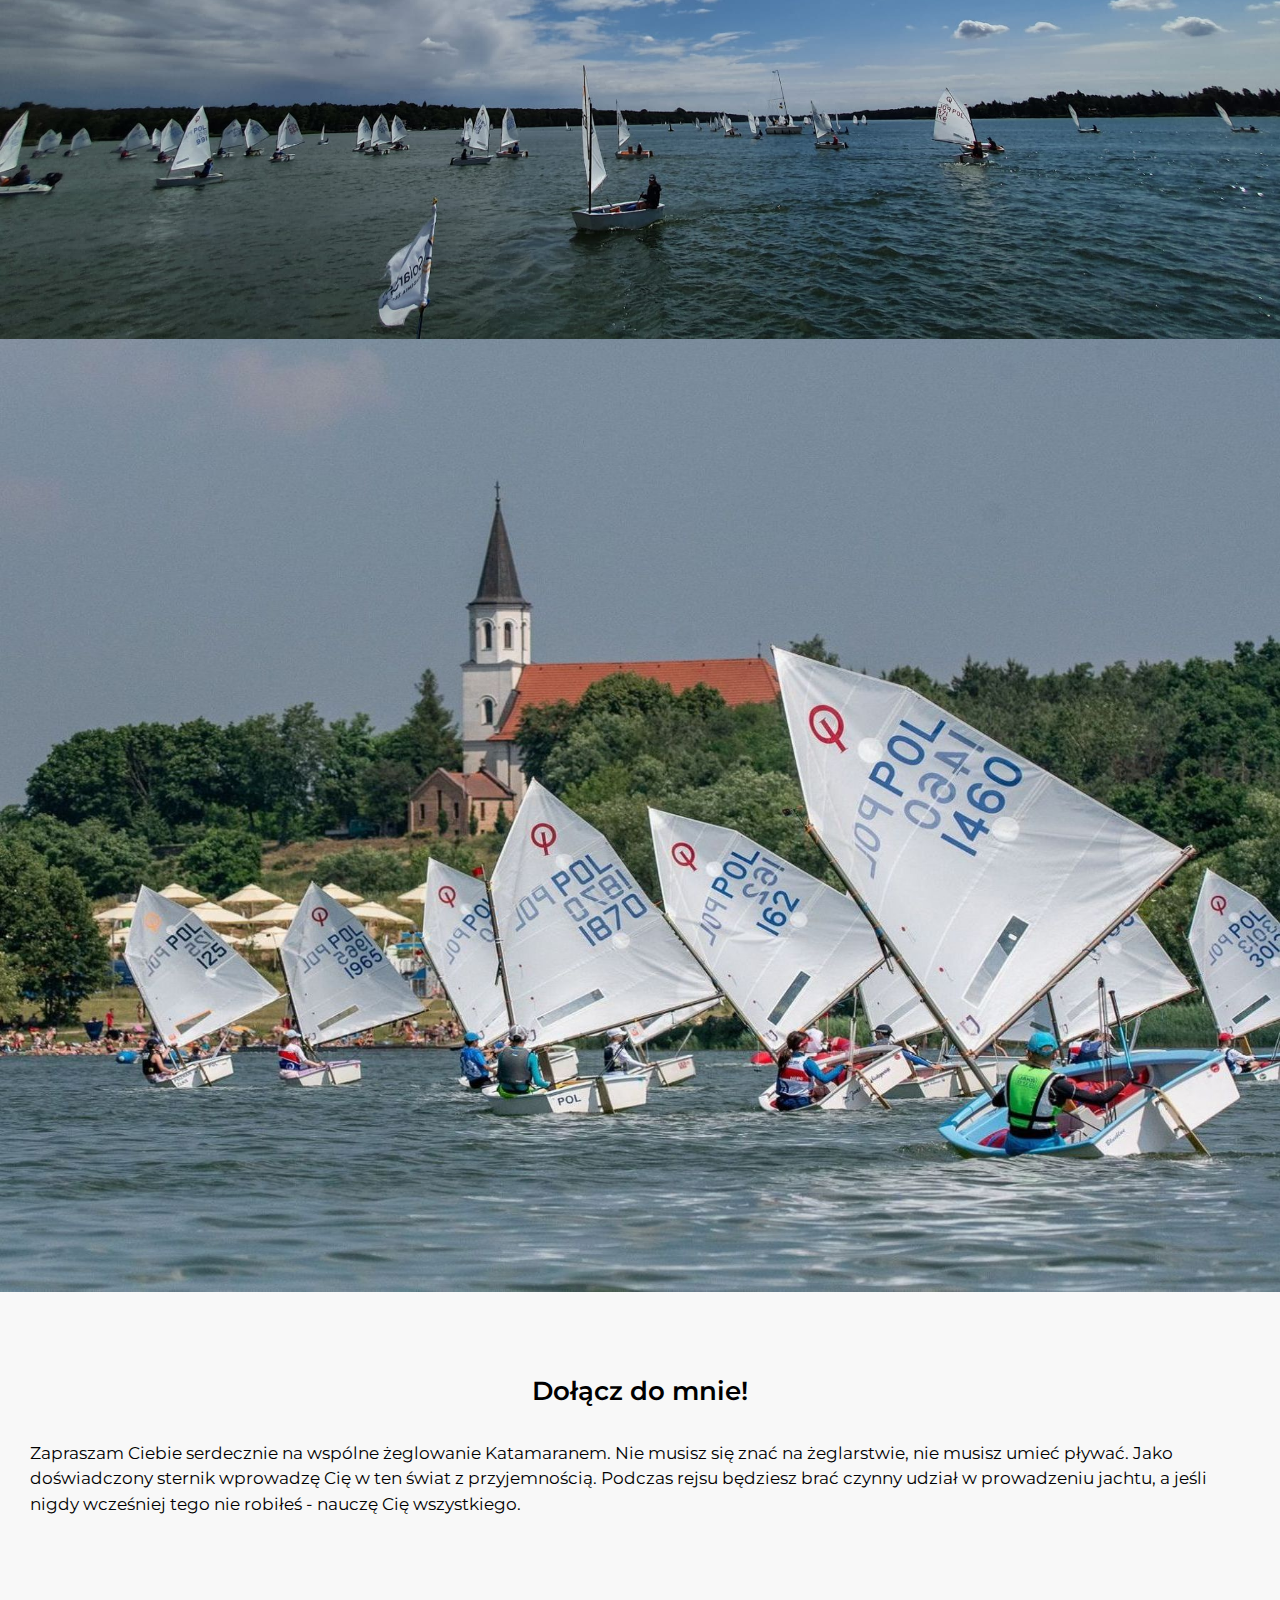
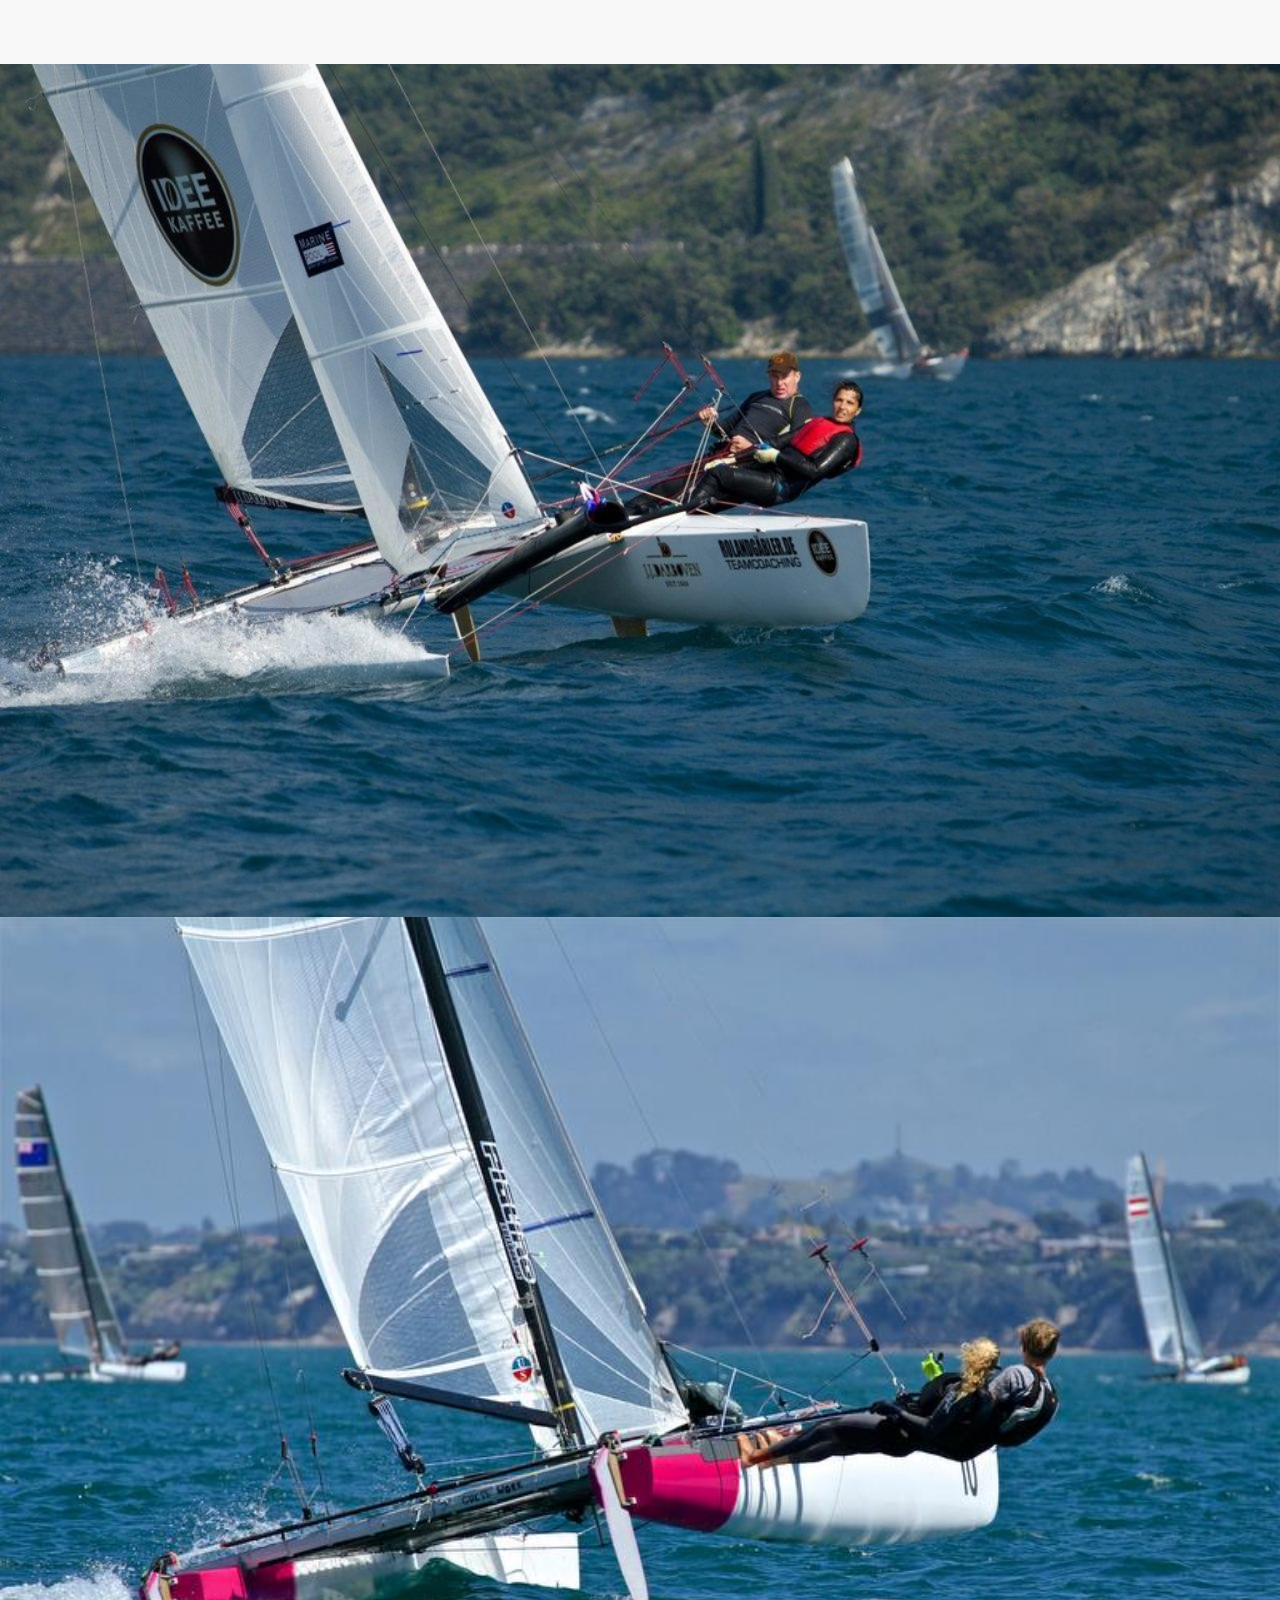
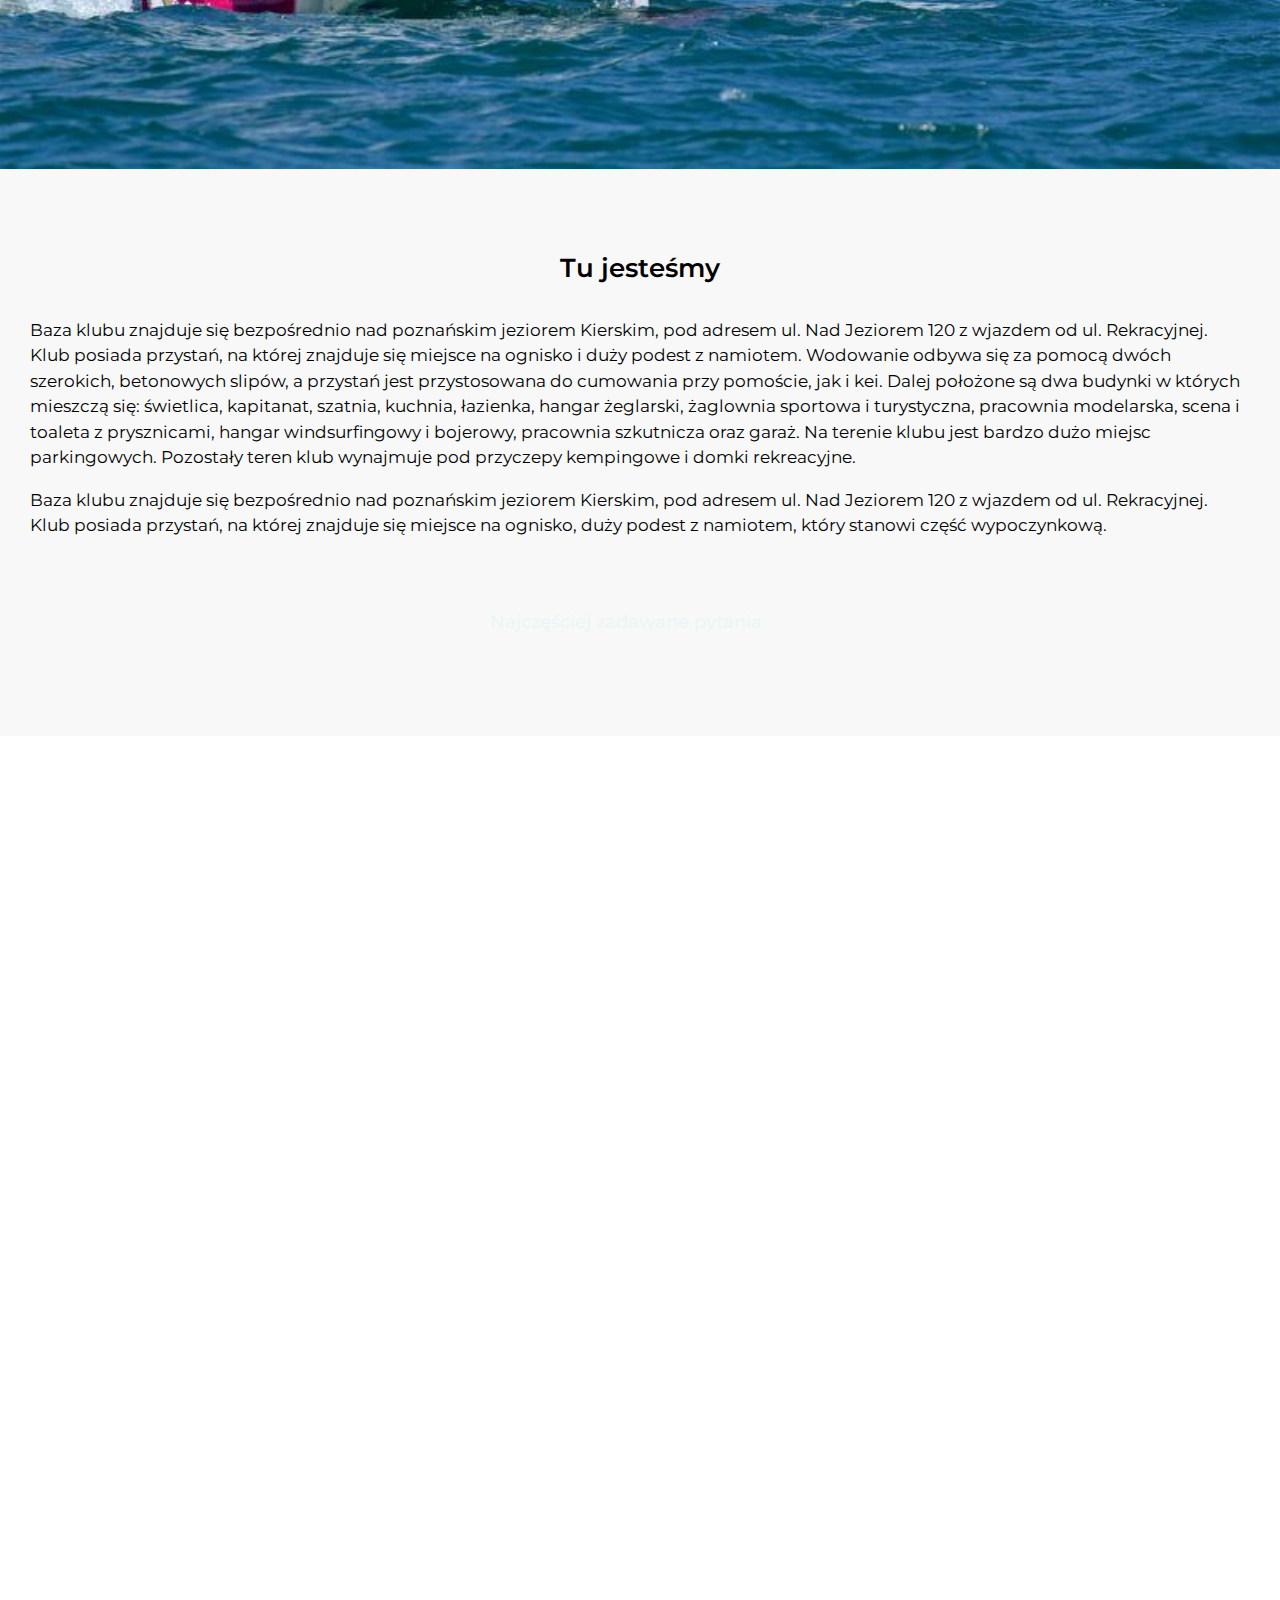
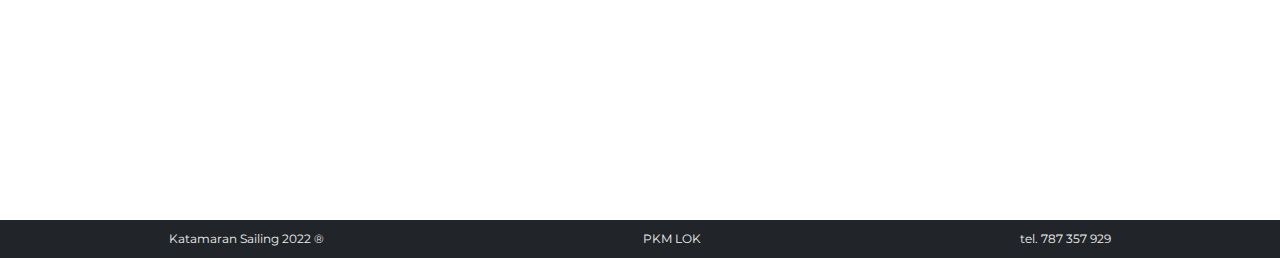
==== commit 44625d5a: "Bottom div for Join" ====
--- a/index.html
+++ b/index.html
@@ -18,8 +18,8 @@
   <link href="https://cdn.jsdelivr.net/npm/bootstrap@5.1.3/dist/css/bootstrap.min.css" rel="stylesheet" integrity="sha384-1BmE4kWBq78iYhFldvKuhfTAU6auU8tT94WrHftjDbrCEXSU1oBoqyl2QvZ6jIW3" crossorigin="anonymous">
 
   <!-- MINE CSSS -->
-  <link rel="stylesheet" media="screen and (min-width: 1090px)" href="css/styles.css">
-  <link rel="stylesheet" media="screen and (max-width: 1090px)" href="css/mobile.css">
+  <link rel="stylesheet" media="screen and (min-width: 1000px)" href="css/styles.css">
+  <link rel="stylesheet" media="screen and (max-width: 1000px)" href="css/mobile.css">
 
   <!-- ICONS -->
   <link rel="icon" href="img/sun.ico">
@@ -48,105 +48,118 @@
 
     <h1>KATAMARAN SAILING</h1>
 
-    <div class="offer-alpha">
-      <p>Firma KatSail oferuje rejsy Katamaranem Sportowym pod okiem doświadczonego sternika, na Jeziorze Kierskim w Poznaniu.</p>
-    </div>
-
-    <div class="row">
-
-      <div class="col col-lg-4 col-md-12 col-sm-12 col-12">
-        <div class="offer-container border-success">
-          <div class="offer-header bg-success">
-            <h2>Rejs rekreacyjny</h2>
-          </div>
-          <p>Rejs przeznaczony dla osób początkujących, które chcą poczuć wiatr we włosach i miło spędzić czas na wodzie.</p>
-          <div class="offer-price">
-            <p>Ilość: 1-2 os.</p>
-            <p>Czas: 1-2h</p>
-            <p>Cena: 250zł</p>
-          </div>
-          <img class="logo-rejs" src="img/logo-offer-rec.png" alt="logo">
-          <a class="btn button-sign-in" href="#">Zapisz się</a>
-        </div>
+
+    <p class="offer-alpha">Firma KatSail oferuje rejsy Katamaranem Sportowym pod okiem doświadczonego sternika, na Jeziorze Kierskim w Poznaniu.</p>
+
+    <section id="sell-section">
+      <div class="row">
+
+        <div class="col col-lg-4 col-md-12 col-sm-12 col-12">
+          <div class="offer-container border-success">
+            <div class="offer-header bg-success">
+              <h2>Rejs rekreacyjny</h2>
+            </div>
+            <p>Rejs przeznaczony dla osób początkujących, które chcą poczuć wiatr we włosach i miło spędzić czas na wodzie.</p>
+            <div class="offer-price">
+              <p>Ilość: 1-2 os.</p>
+              <p>Czas: 1-2h</p>
+              <p>Cena: 250zł</p>
+            </div>
+            <img class="logo-rejs" src="img/logo-offer-rec.png" alt="logo">
+            <div class="bottom-div">
+              <a class="btn button-sign-in" href="#">Zapisz się</a>
+            </div>
+          </div>
+        </div>
+
+        <div class="col col-lg-4 col-md-12 col-sm-12 col-12">
+          <div class="offer-container border-primary">
+            <div class="offer-header bg-primary">
+              <h2>Rejs szkoleniowy</h2>
+            </div>
+            <p>Oprócz zwykłej żeglugi oferuje szkolenie żeglarskie w zakresie sterowania jachtem, halsowania i pracy żagli. Dla osób
+              początkujących lub zaawansowanych.</p>
+            <div class="offer-price">
+              <p>Ilość: 1-2 os.</p>
+              <p>Czas: 3-4h</p>
+              <p>Cena: 400zł</p>
+            </div>
+            <img class="logo-rejs" src="img/logo-offer-lesson.png" alt="logo">
+            <div class="bottom-div">
+              <a class="btn button-sign-in" href="#">Zapisz się</a>
+            </div>
+          </div>
+        </div>
+
+        <div class="col col-lg-4 col-md-12 col-sm-12 col-12">
+          <div class="offer-container border-danger">
+            <div class="offer-header bg-danger">
+              <h2>Szkolenie regatowe</h2>
+            </div>
+            <p>Obejmuje szkolenie podstawowe wraz z nauką balastowania na trapezie (poza burtą). Przeznaczony dla osob doświadczonych.</p>
+            <div class="offer-price">
+              <p>Ilość: 1 os.</p>
+              <p>Czas: 2-3h</p>
+              <p>Cena: 400zł</p>
+            </div>
+            <img class="logo-rejs" src="img/logo-offer-regatta.png" alt="logo">
+            <div class="bottom-div">
+              <a class="btn button-sign-in" href="#">Zapisz się</a>
+            </div>
+          </div>
+        </div>
+
+        <div class="col col-lg-4 col-md-12 col-sm-12 col-12">
+          <div class="offer-container border-info">
+            <div class="offer-header bg-info">
+              <h2>Dla najmłodszych</h2>
+            </div>
+            <p>Rejs rekreacyjny dla dzieci pod opieką rodzica. Świetna zabawa na wodzie dla maluchów.</p>
+            <div class="offer-price">
+              <p>Ilość: 2 dzieci <br>plus 1 rodzic</p>
+              <p>Czas: 2-3h</p>
+              <p>Cena: 400zł</p>
+            </div>
+            <img class="logo-rejs" src="img/logo-offer-kid.png" alt="logo">
+            <div class="bottom-div">
+              <a class="btn button-sign-in" href="#">Zapisz się</a>
+            </div>
+          </div>
+        </div>
+
+        <div class="col col-lg-4 col-md-12 col-sm-12 col-12">
+          <div class="offer-container border-warning">
+            <div class="offer-header bg-warning">
+              <h2>Pakiety</h2>
+            </div>
+            <p>Możliwość łączenia rożnych rejsów w pakiety. Obsługujemy również Firmy. Jeśli chcesz wykupić pakiet - możesz liczyć na atracyjną cenę.</p>
+            <div class="offer-price offer-price-sm">
+              <p>Dowolna liczba rejsów</p>
+              <p>Można łączyć różne rodzaje</p>
+              <p>Cena: Do uzgodnienia</p>
+            </div>
+            <img class="logo-rejs logo-package" src="img/logo-offer-package.png" alt="logo">
+            <div class="bottom-div">
+              <a class="btn button-sign-in" href="#">Wybierz Pakiet</a>
+            </div>
+          </div>
+        </div>
+
+        <div class="col col-lg-4 col-md-12 col-sm-12 col-12">
+          <div class="offer-container border-dark">
+            <div class="offer-header bg-dark">
+              <h2>Voucher</h2>
+            </div>
+            <p>Szukasz pomysłu na prezent urodzinowy? A może chcesz zaskoczyć swoją Drugą Połówkę? Podaruj najbliższej osobie coś wyjątkowego.</p>
+            <img class="logo-rejs logo-voucher" src="img/logo-offer-voucher.png" alt="logo">
+            <div class="bottom-div">
+              <a class="btn button-sign-in" href="#">Odbierz Voucher</a>
+            </div>
+          </div>
+        </div>
+
       </div>
-
-      <div class="col col-lg-4 col-md-12 col-sm-12 col-12">
-        <div class="offer-container border-primary">
-          <div class="offer-header bg-primary">
-            <h2>Rejs szkoleniowy</h2>
-          </div>
-          <p>Oprócz zwykłej żeglugi oferuje szkolenie żeglarskie w zakresie sterowania jachtem, halsowania i pracy żagli. Dla osób
-            początkujących lub zaawansowanych.</p>
-          <div class="offer-price">
-            <p>Ilość: 1-2 os.</p>
-            <p>Czas: 3-4h</p>
-            <p>Cena: 400zł</p>
-          </div>
-          <img class="logo-rejs" src="img/logo-offer-lesson.png" alt="logo">
-          <a class="btn button-sign-in" href="#">Zapisz się</a>
-        </div>
-      </div>
-
-      <div class="col col-lg-4 col-md-12 col-sm-12 col-12">
-        <div class="offer-container border-danger">
-          <div class="offer-header bg-danger">
-            <h2>Szkolenie regatowe</h2>
-          </div>
-          <p>Obejmuje szkolenie podstawowe wraz z nauką balastowania na trapezie (poza burtą). Przeznaczony dla osob doświadczonych.</p>
-          <div class="offer-price">
-            <p>Ilość: 1 os.</p>
-            <p>Czas: 2-3h</p>
-            <p>Cena: 400zł</p>
-          </div>
-          <img class="logo-rejs" src="img/logo-offer-regatta.png" alt="logo">
-          <a class="btn button-sign-in" href="#">Zapisz się</a>
-        </div>
-      </div>
-
-      <div class="col col-lg-4 col-md-12 col-sm-12 col-12">
-        <div class="offer-container border-info">
-          <div class="offer-header bg-info">
-            <h2>Dla najmłodszych</h2>
-          </div>
-          <p>Rejs rekreacyjny dla dzieci pod opieką rodzica. Świetna zabawa na wodzie dla maluchów.</p>
-          <div class="offer-price">
-            <p>Ilość: 2 dzieci <br>plus 1 rodzic</p>
-            <p>Czas: 2-3h</p>
-            <p>Cena: 400zł</p>
-          </div>
-          <img class="logo-rejs" src="img/logo-offer-kid.png" alt="logo">
-          <a class="btn button-sign-in" href="#">Zapisz się</a>
-        </div>
-      </div>
-
-      <div class="col col-lg-4 col-md-12 col-sm-12 col-12">
-        <div class="offer-container border-warning">
-          <div class="offer-header bg-warning">
-            <h2>Pakiety</h2>
-          </div>
-          <p>Możliwość łączenia rożnych rejsów w pakiety. Obsługujemy również Firmy. Jeśli chcesz wykupić pakiet - możesz liczyć na atracyjną cenę.</p>
-          <div class="offer-price offer-price-sm">
-            <p>Dowolna liczba rejsów</p>
-            <p>Można łączyć różne rodzaje</p>
-            <p>Cena: Do uzgodnienia</p>
-          </div>
-          <img class="logo-rejs logo-package" src="img/logo-offer-package.png" alt="logo">
-          <a class="btn button-sign-in" href="#">Wybierz Pakiet</a>
-        </div>
-      </div>
-
-      <div class="col col-lg-4 col-md-12 col-sm-12 col-12">
-        <div class="offer-container border-dark">
-          <div class="offer-header bg-dark">
-            <h2>Voucher</h2>
-          </div>
-          <p>Szukasz pomysłu na prezent urodzinowy? A może chcesz zaskoczyć swoją Drugą Połówkę? Podaruj najbliższej osobie coś wyjątkowego.</p>
-          <img class="logo-rejs logo-voucher" src="img/logo-offer-voucher.png" alt="logo">
-          <a class="btn button-sign-in" href="#">Odbierz Voucher</a>
-        </div>
-      </div>
-
-    </div>
+    </section>
   </section>
 
 
@@ -208,7 +221,7 @@
       w ten świat z przyjemnością. Podczas rejsu będziesz brać czynny udział w prowadzeniu jachtu,
       a jeśli nigdy wcześniej tego nie robiłeś - nauczę Cię wszystkiego.
     </p>
-    <a class="btn bg-danger button-join-me" href="#offer">Chcę żeglować!</a>
+    <a class="btn bg-danger button-join-me" href="#sell-section">Chcę żeglować!</a>
   </section>
   <img class="full-width-img" src="img/kata.jpg" alt="kata">
   <img class="full-width-img" src="img/katb.jpg" alt="katb">
--- a/css/styles.css
+++ b/css/styles.css
@@ -3,217 +3,223 @@
 }
 
 body {
-  background-color: #f8f8f8;
-  background: linear-gradient(120deg, rgba(2, 0, 36, 1) 0%, rgba(62, 217, 255, 1) 82%, rgba(0, 212, 255, 1) 100%);
   margin: 0;
   font-family: "Montserrat", sans-serif;
-  color: black;
+  font-size: 17px;
   text-align: center;
   line-height: 1.5;
 }
 
-#top-sea {
-  margin: 0;
-  margin-bottom: 70px;
-  height: auto;
-  width: 100%;
-}
-
-
+/* KAT TOP IMAGE */
+#kat-top-img {
+  width: 85%;
+}
+
+h2, h3, h4, h5, h6 {
+  font-weight: 600;
+  margin: 0;
+}
 
 h1 {
-  color: #66BFBF;
+  color: #525E75;
   font-family: "Ubuntu", sans-serif;
   font-weight: 700;
-  font-size: 4rem;
-  margin-bottom: 150px;
-}
-
-h2 {
-  font-weight: 600;
-  margin: 10px 0 20px;
-}
-
-p {
-  text-align: justify;
-}
-
-/* BOOTSTRAP REPAIR */
-.col {
-  padding: 10px;
-}
-
-/* HR LINES */
-hr:not([size]) {
-  height: 2px;
-}
-
-hr {
-  margin: 200px 150px 200px;
-}
-
-#hro {
-  margin: 10px 60px 80px 60px;
-  visibility: hidden;
-}
-
-#hrp {
-  margin-top: 250px;
-}
-
-
-
-
-
-
-
-
-/*** NAVBAR ***/
-.the-blur {
-  position: fixed;
-  top: 0;
+  font-size: 2.8rem;
+  margin: 50px 0 10px 0;
+}
+
+img {
+  vertical-align: top;
+}
+
+.full-width-img {
   width: 100%;
-  min-height: 55px;
-  background: #084594;
-  z-index: -1;
-  -webkit-filter: blur(20px);
-  -moz-filter: blur(20px);
-  -o-filter: blur(20px);
-  -ms-filter: blur(20px);
-  filter: blur(25px);
-}
-
-.nav-link {
-  margin: 0 20px 0;
-  font-weight: 500;
+}
+
+/* SECTION OFFER */
+.offer-alpha {
   font-size: 1.3rem;
-  color: white;
-}
-
-
-.nav-link:hover {
-  color: black;
-}
-
-@media screen and (max-width: 990px) {
-  .nav-link {
-    font-size: 1.7rem;
-  }
-}
-
-.navbar-toggler-icon {
-  padding: 30px;
-}
-
-/* Change background color after button click */
-.navbar-collapse.show .navbar-nav .nav-link,
-.navbar-collapse.collapsing .navbar-nav .nav-link {
-  background-color: #212529;
-  color: white;
-  margin: 0;
-}
-
-
-
-
-
-/* SECTION OFFER */
+  margin: 0 10px 50px 10px;
+  padding: 15px;
+}
+
 #offer {
-  margin: 0 60px 0;
-}
-#offer .offer-div {
-  background-color: #FFF6EA;
-  min-height: 390px;
-  height: auto;
+  margin: 0 10px 90px;
+}
+
+#offer .offer-container {
+  background-color: #f8f8f8;
+  text-align: left;
+  min-height: 550px;
+  height: 600px;
   margin: 10px;
-  text-align: left;
-  padding: 30px;
+  padding: 20px;
   border-style: solid;
-  border-width: 5px;
-  border-color: orange;
-  border-radius: 5%;
+  border-width: 3px;
+  border-radius: 4%;
+  position: relative;
 }
 
 #offer .offer-header {
-  background-color: orange;
+  color: #FFF6EA;
   margin: 10px auto 20px auto;
   padding: 10px;
+  display: block;
+  width: 90%;
+  text-align: center;
+  border-radius: 8px;
+}
+
+#offer .offer-container .offer-price {
   display: inline-block;
-  width: 80%;
-  text-align: center;
-  border-radius: 10%;
-}
-
-
-
-
-
-/* SECTION ABOUT */
-#about img {
-  border-radius: 5%;
-  max-width: 100%;
-  max-height: 100%;
-}
-#about {
-  margin: 0 50px;
-}
-
-.cv {
-  height: 300px;
-  border-radius: 50%;
-  margin: 30px 30px 0 0;
-}
-
-.omnie-left {
-  text-align: right;
-}
-
-.omnie-right {
-  text-align: left;
-}
-
-/*** SECTION JOIN ***/
-.KATA {
-  width: auto;
-  height: auto;
+  margin: 20px 60px 0 0;
+}
+
+#offer .offer-container img {
+  height: 190px;
+}
+
+#offer .offer-container .bottom-div {
+  position: absolute;
+  bottom: 0;
+  left: 0;
+  width: 100%;
+}
+
+#offer .offer-container .button-sign-in {
+  background-color: #212529;
+  border-radius: 8px;
+  color: #F8F8F8;
+  cursor: pointer;
+  display: block;
+  font-weight: 500;
+  font-size: 16px;
+  margin: 0 auto 60px;
+  padding: 10px 30px;
+  text-align: center;
+  text-decoration: none;
+  width: 150px;
+}
+
+#offer .offer-container .button-sign-in:hover {
+  background-color: #198754;
+}
+
+/* OFFER PACKAGE */
+#offer .offer-container .offer-price-sm {
+  margin: 0 auto;
+  width: 120px;
+}
+
+#offer .offer-container .logo-package {
+  margin-left: 20px;
+  height: 160px;
+}
+
+#offer .offer-container .offer-price-sm p {
+  margin-bottom: 5px;
+}
+
+/* OFFER VOUCHER */
+#offer .offer-container .logo-voucher {
+  display: block;
+  margin: 30px auto;
+  height: 150px;
+}
+
+/*SECTION OUR CLUB */
+#our-club {
+  background-color: #FFFBE7;
+  padding: 30px;
+  text-align: left;
+}
+
+#our-club h2 {
+  text-align: center;
+  margin-bottom: 30px;
+}
+
+
+
+/* SECTION ABOUT ME */
+#about-me {
+  background-color: #F8F8F8;
+  margin: 0;
+  padding: 80px 30px 30px 30px;
+  text-align: left;
+}
+
+#about-me h2 {
+  text-align: center;
+  margin-bottom: 30px;
+}
+
+/* SECTION LAKE */
+#lake {
+  background-color: #F8F8F8;
+  margin: 0;
+  padding: 80px 30px 30px 30px;
+  text-align: left;
+}
+
+#lake h2 {
+  text-align: center;
+  margin-bottom: 30px;
+}
+
+/* SECTION JOIN-ME */
+#join-me {
+  background-color: #F8F8F8;
+  margin: 0;
+  padding: 80px 30px 30px 30px;
+  text-align: left;
+}
+
+#join-me h2 {
+  text-align: center;
+  margin-bottom: 30px;
+}
+
+#join-me .button-join-me {
+  border-radius: 8px;
+  color: #F8F8F8;
+  cursor: pointer;
+  display: block;
+  font-weight: 500;
+  font-size: 18px;
+  margin: 40px auto 30px;
+  padding: 10px 30px;
+  text-align: center;
+  text-decoration: none;
+  width: 220px;
 }
 
 .butfaq {
   display: block;
-  width: 350px;
+  width: 300px;
   margin: 60px auto;
-  background: #4E9CAF;
-  padding: 18px;
+  padding: 10px;
   border-radius: 10px;
   color: #EAF6F6;
-  font-weight: bold;
-  font-size: 20px;
+  font-weight: 500;
+  font-size: 18px;
   text-decoration: none;
 }
 
-.butfaq:hover {
-  background: #FF6363;
-  text-decoration: none;
-  color: black;
-}
-
-/* BUTTONS JOIN RESPONSIVE */
-@media screen and (min-width: 1200px) {
-  .btn1 {
-    display: none;
-  }
-}
-
-@media screen and (max-width: 1200px) {
-  .btn2 {
-    display: none;
-  }
-  .KATA {
-    margin-top: 30px;
-  }
-}
-
 /*** SECTION MAP ***/
+#maps {
+  background-color: #F8F8F8;
+  margin: 0;
+  padding: 80px 30px 30px 30px;
+  text-align: left;
+}
+
+#maps h2 {
+  text-align: center;
+  margin-bottom: 30px;
+}
+
+/* MAP INDEED */
 .map-responsive {
   padding-bottom: 80%;
   position: relative;
@@ -227,42 +233,34 @@
   width: 100%;
 }
 
-/* PARAGRAPH RESPONSIVE */
-@media screen and (min-width: 1200px) {
-  .info-small {
-    display: none;
-  }
-}
-
-@media screen and (max-width: 1200px) {
-  .info-big {
-    display: none;
-  }
-}
-
-
 /*** FOOTER ***/
 .ending {
-  margin-top: 160px;
-  height: auto;
+  background-color: #212529;
   color: #f2f2f2;
   display: flex;
-  justify-content: center;
+  justify-content: space-around;
+  font-size: 12px;
+  margin-top: 60px;
+  padding: 10px;
+}
+
+.ending p {
+  margin: 0;
 }
 
 /*** Q&A ***/
-.lake {
-  max-width: 100%;
-  margin-bottom: 50px;
-}
-
 #arrow {
   position: absolute;
   top: 0;
   left: 0;
   display: inline;
-  max-width: 9%;
-  max-height: 9%;
+  max-width: 12%;
+  max-height: 12%;
+}
+
+#faq {
+  padding: 40px 40px 40px 30px;
+  text-align: left;
 }
 
 .q {
--- a/css/mobile.css
+++ b/css/mobile.css
@@ -25,7 +25,7 @@
   font-family: "Ubuntu", sans-serif;
   font-weight: 700;
   font-size: 2.5rem;
-  margin: 20px 0 30px 0;
+  margin: 20px 0 10px 0;
 }
 
 img {
@@ -38,12 +38,8 @@
 
 /* SECTION OFFER */
 .offer-alpha {
-  margin: 10px 10px 30px 10px;
-  padding: 20px;
-  /* border-style: solid;
-  border-style: solid;
-  border-width: 3px;
-  border-radius: 4%; */
+  margin: 0 10px 30px 10px;
+  padding: 15px;
 }
 
 #offer {
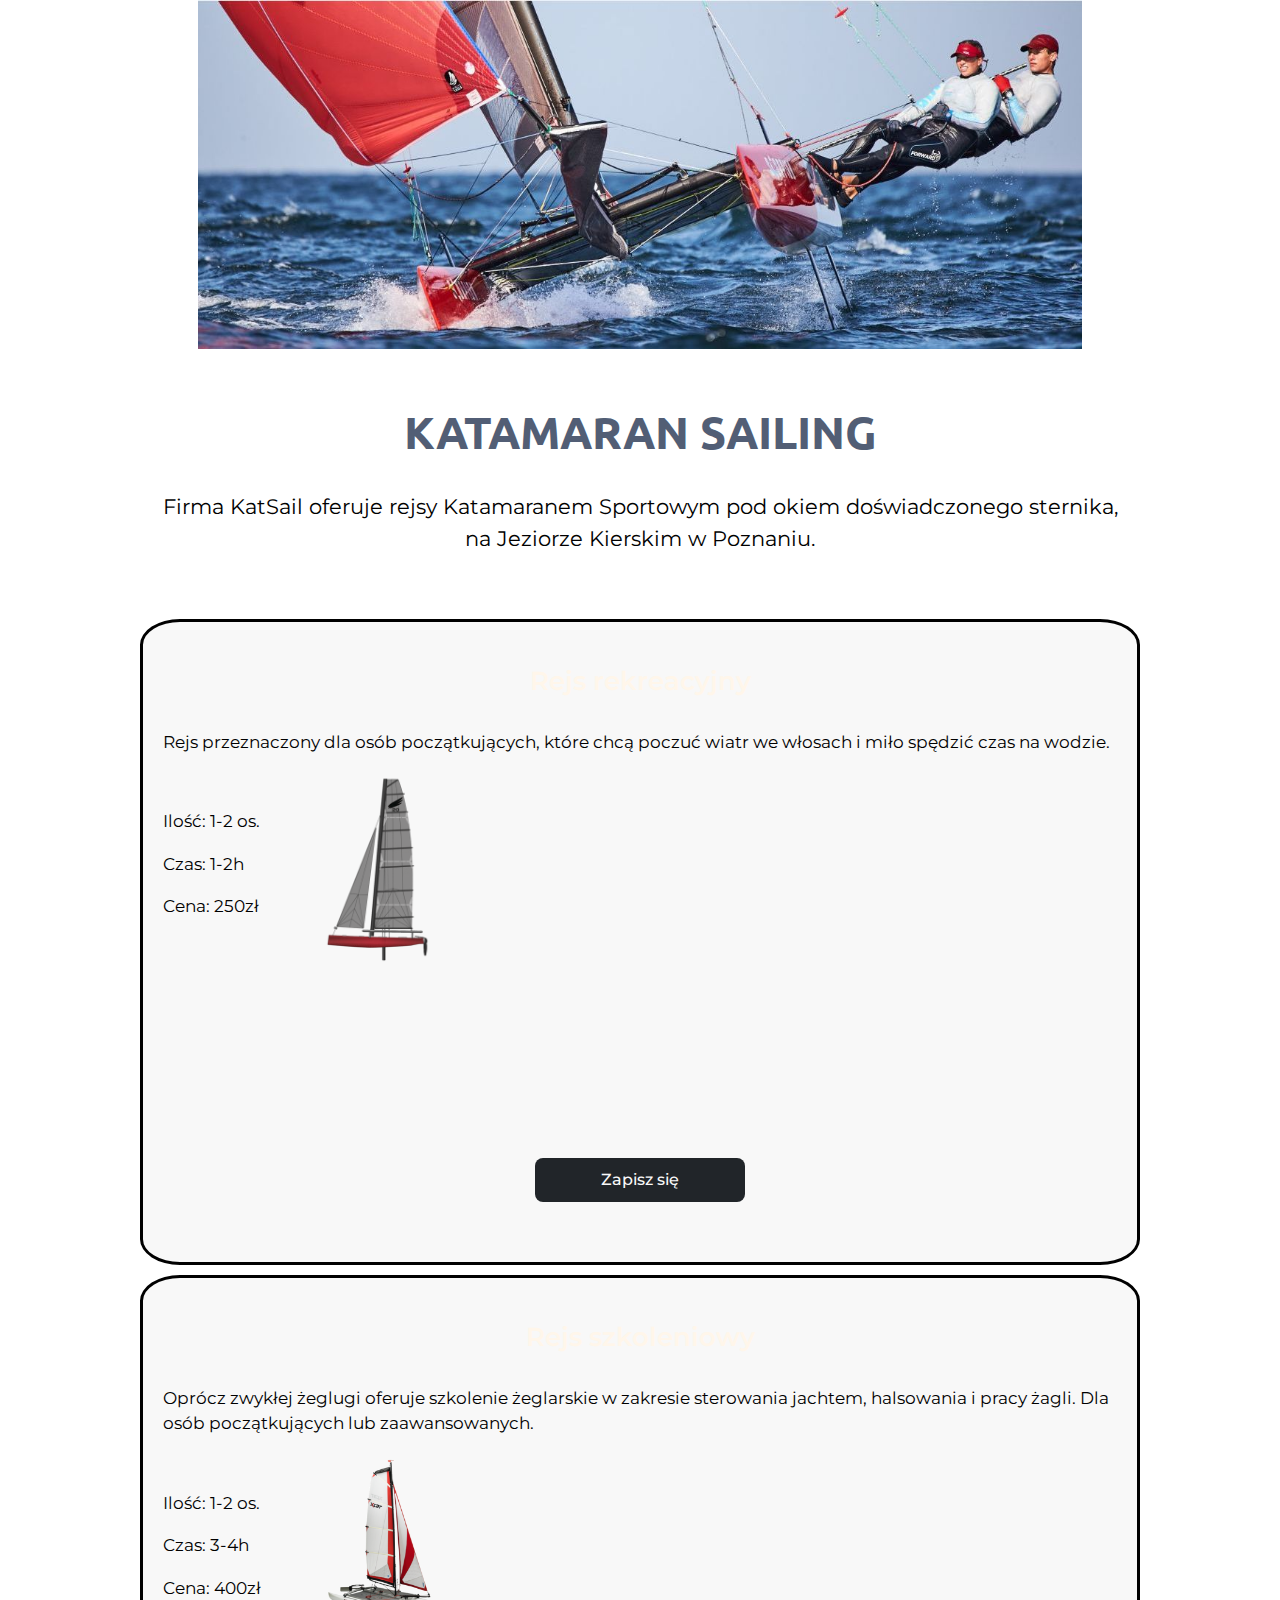
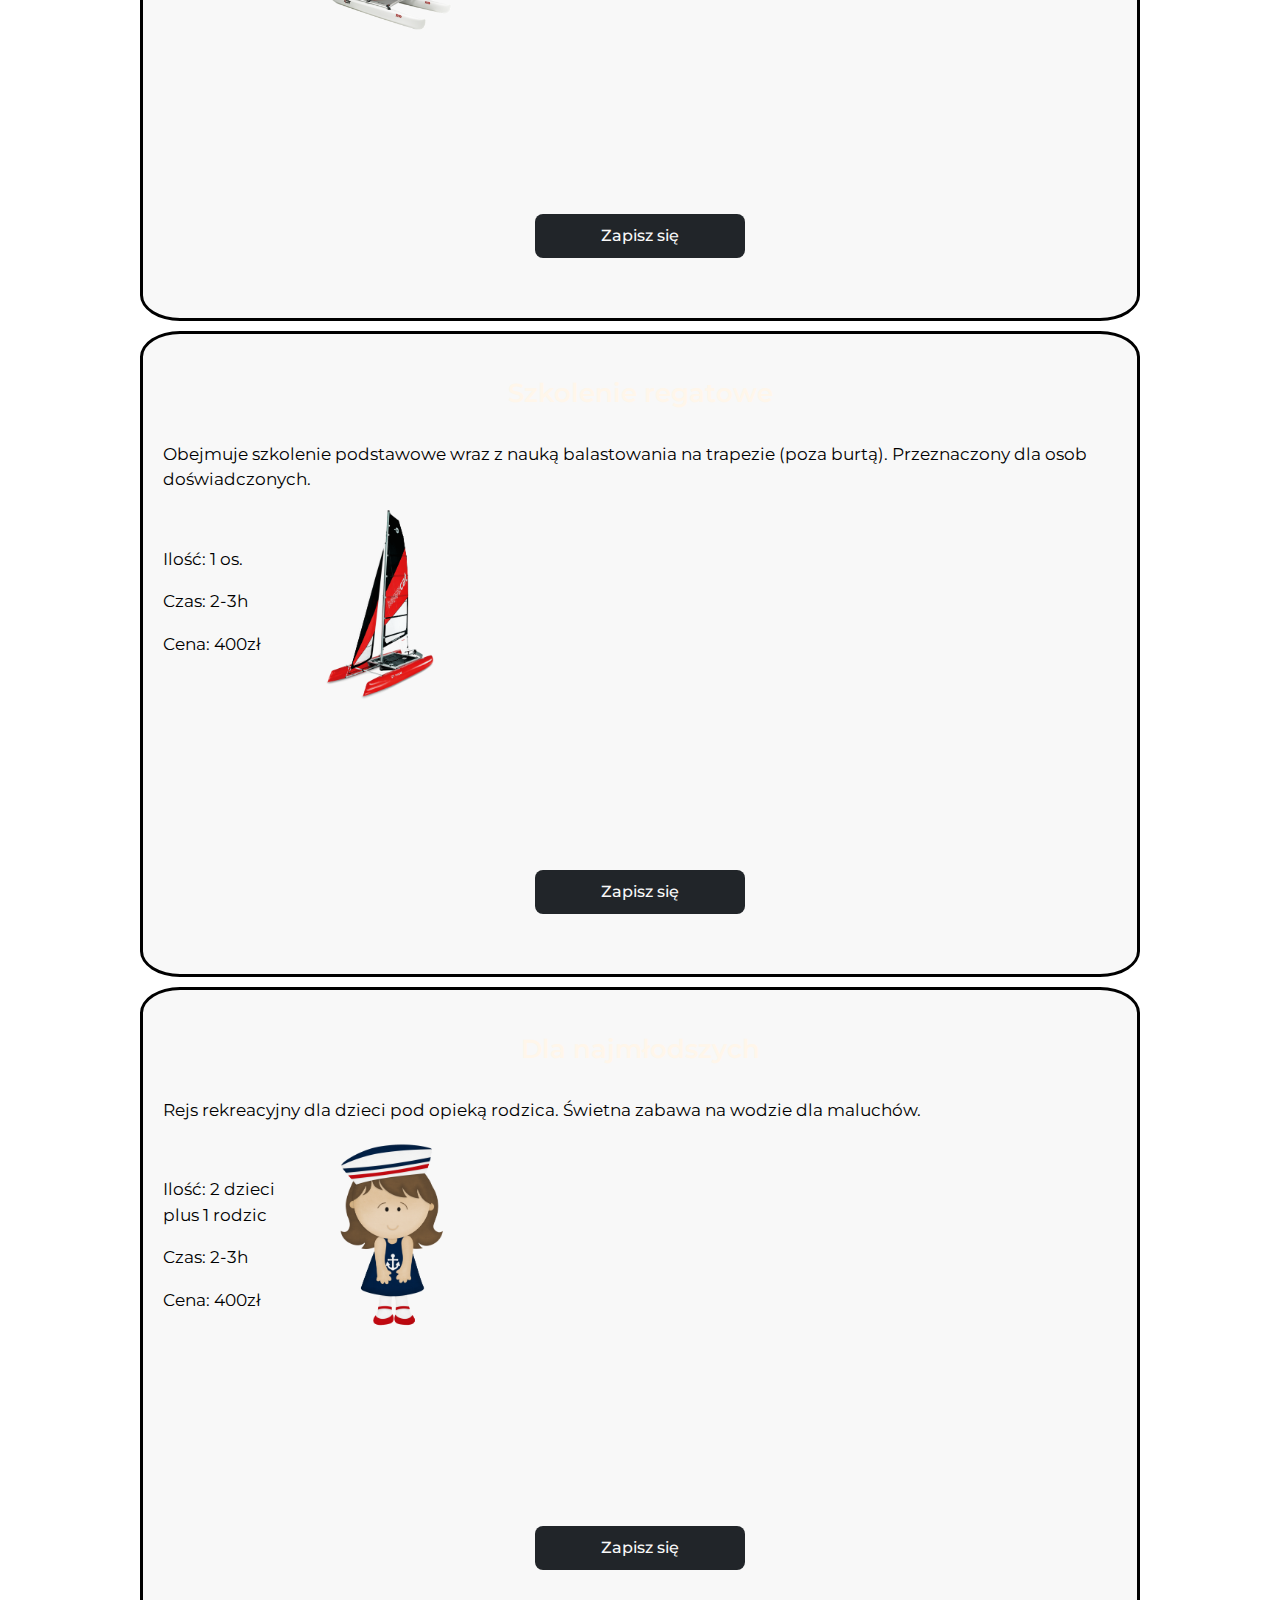
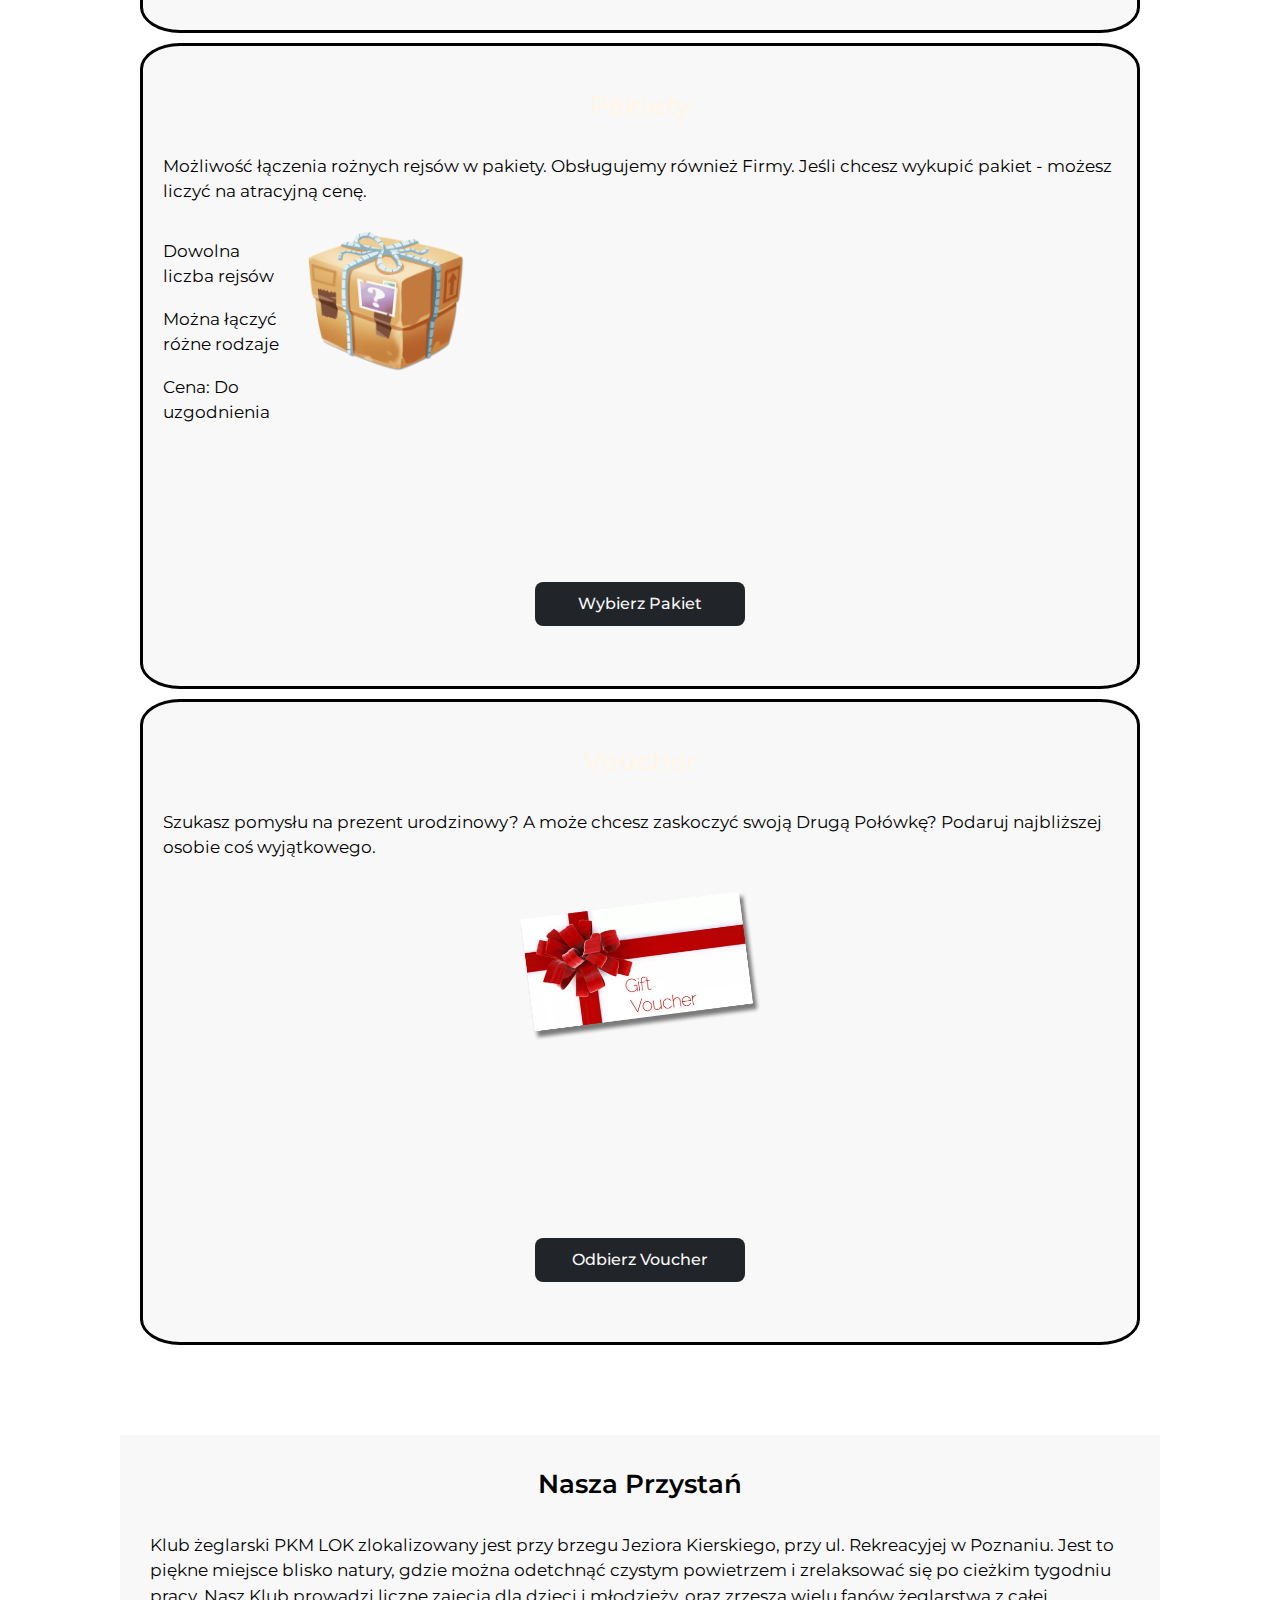
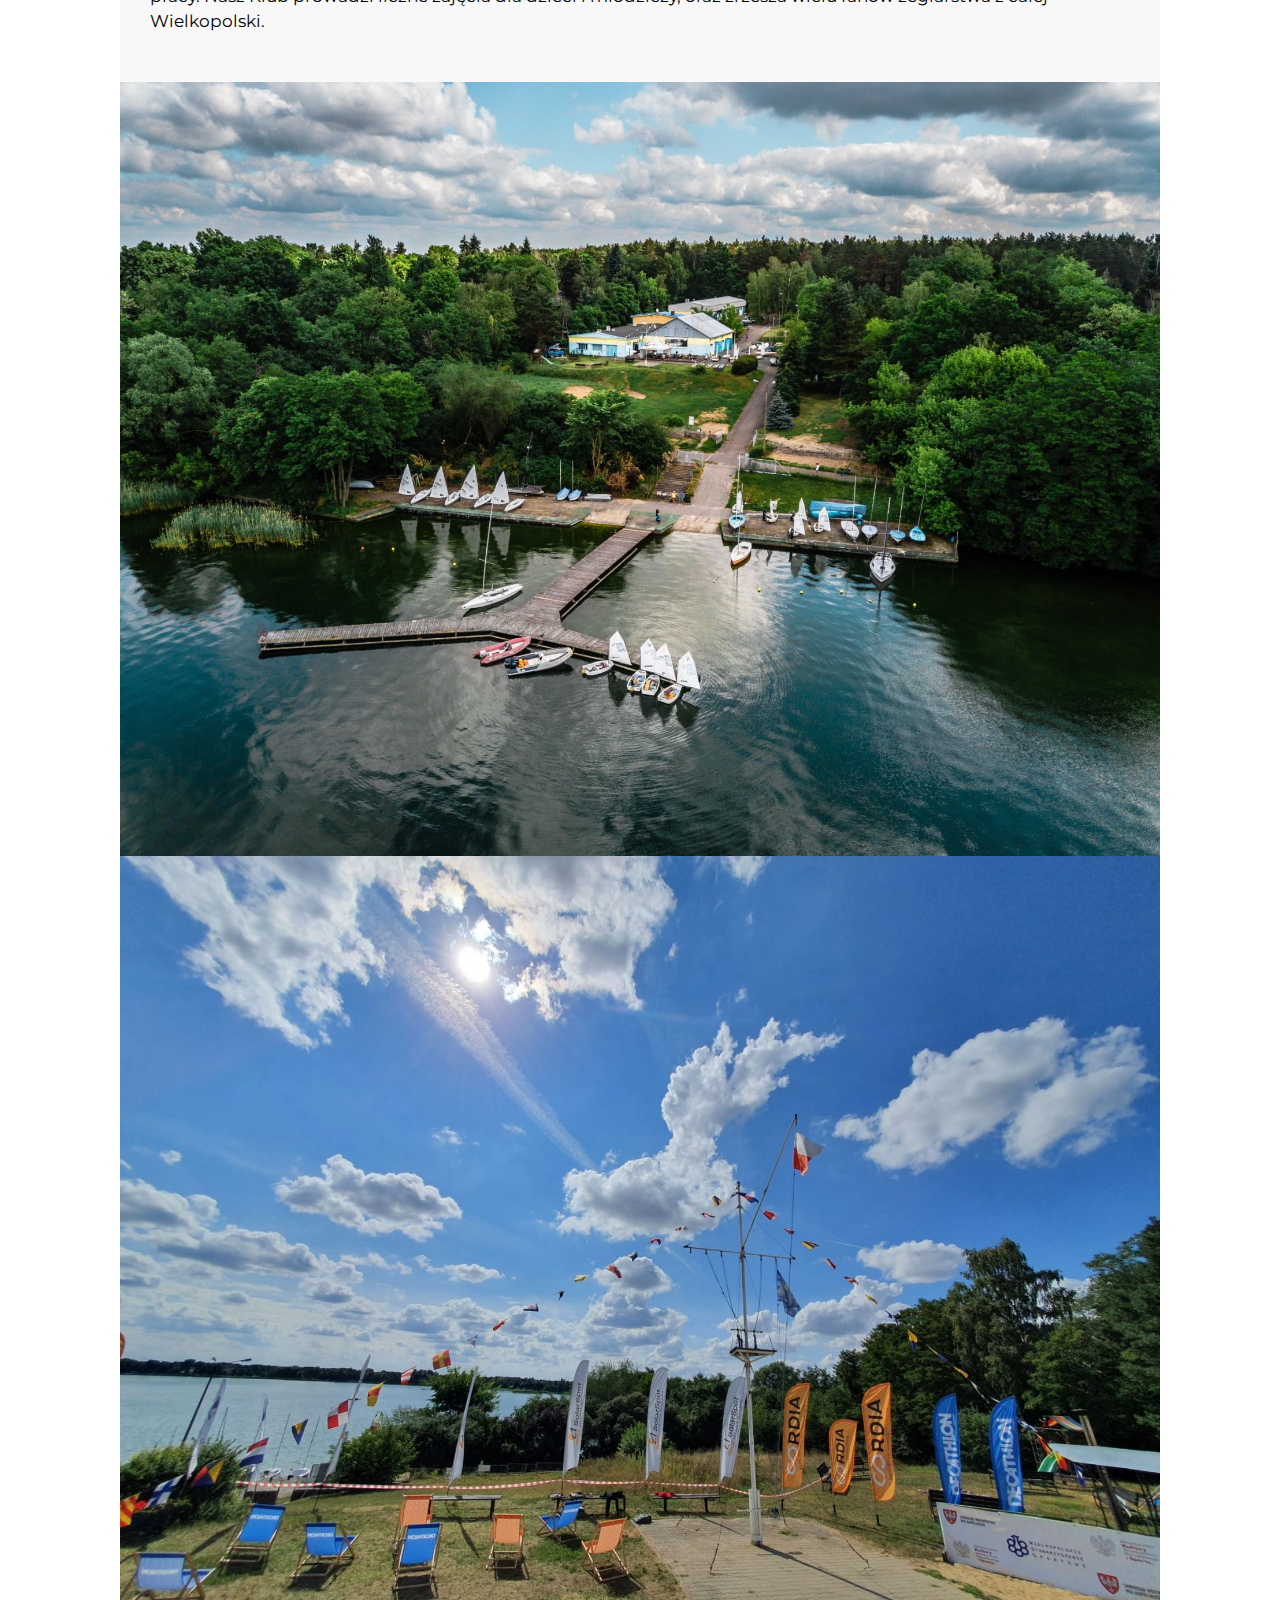
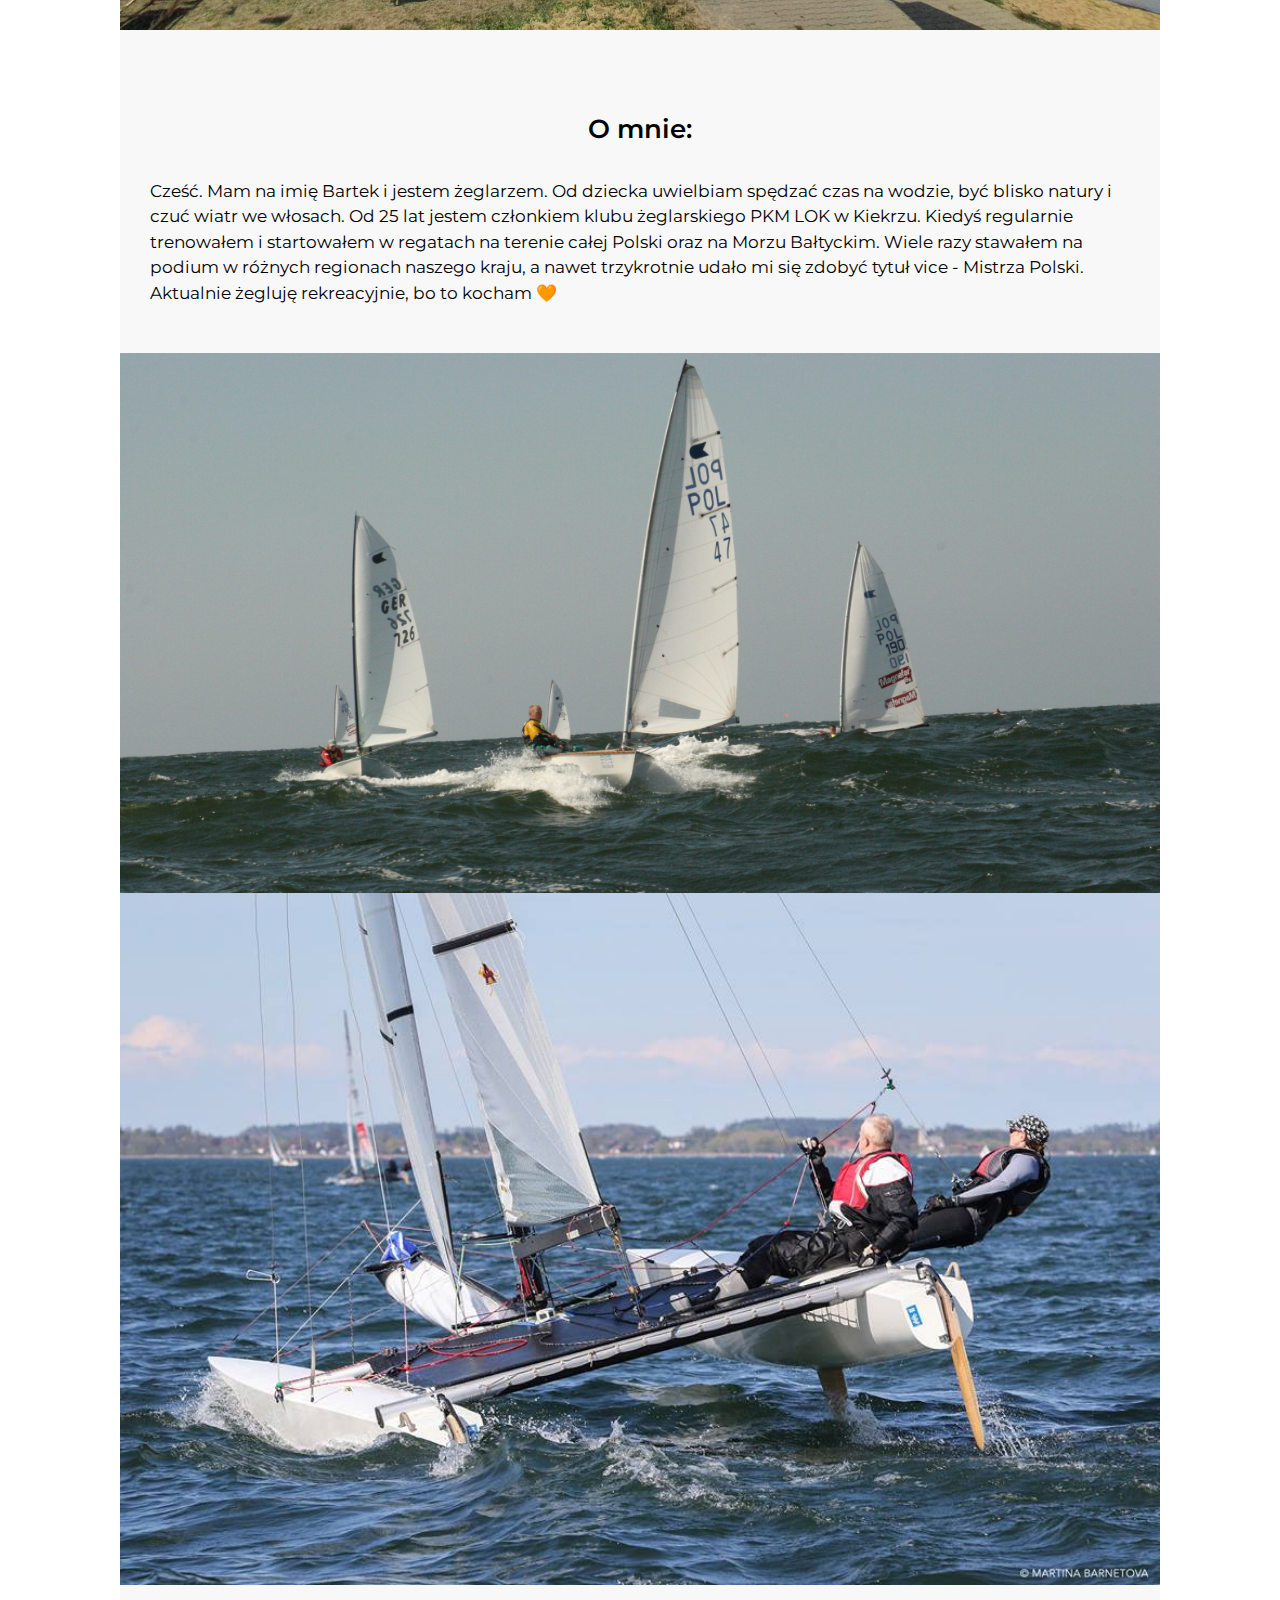
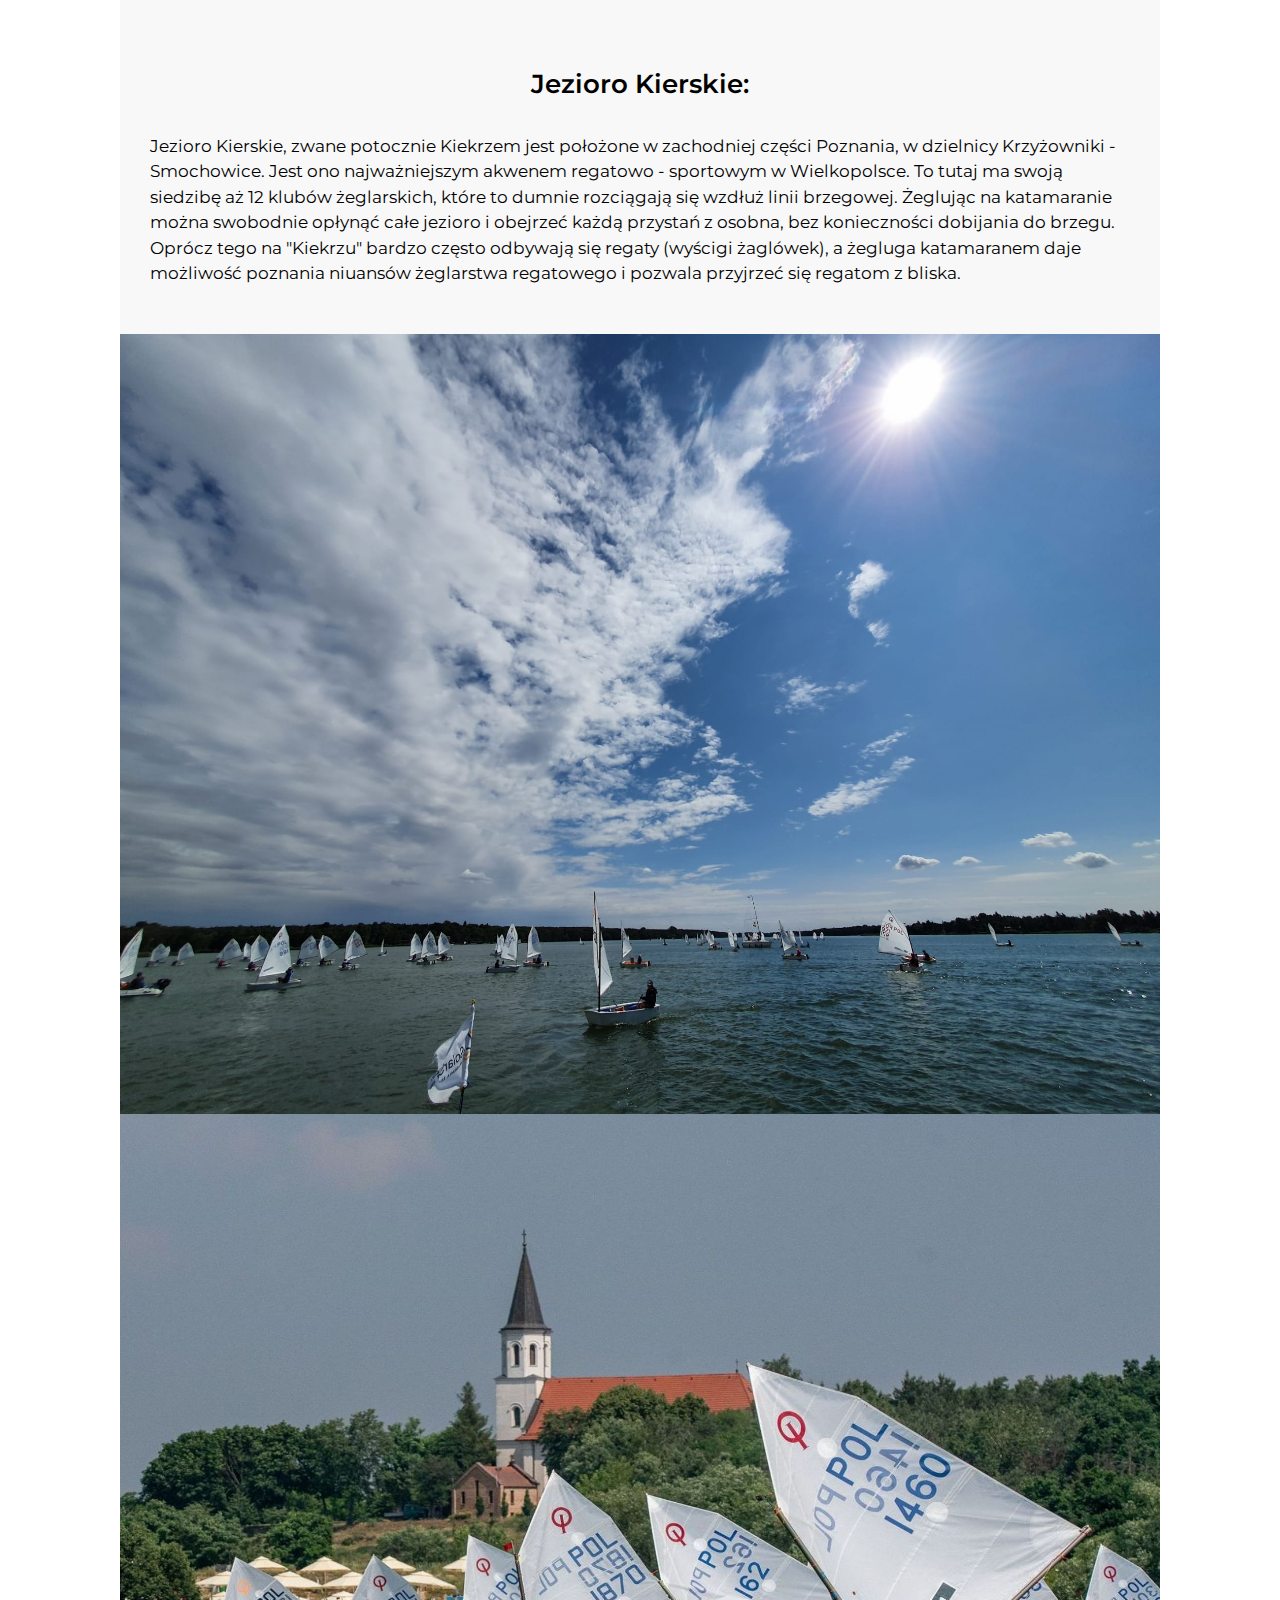
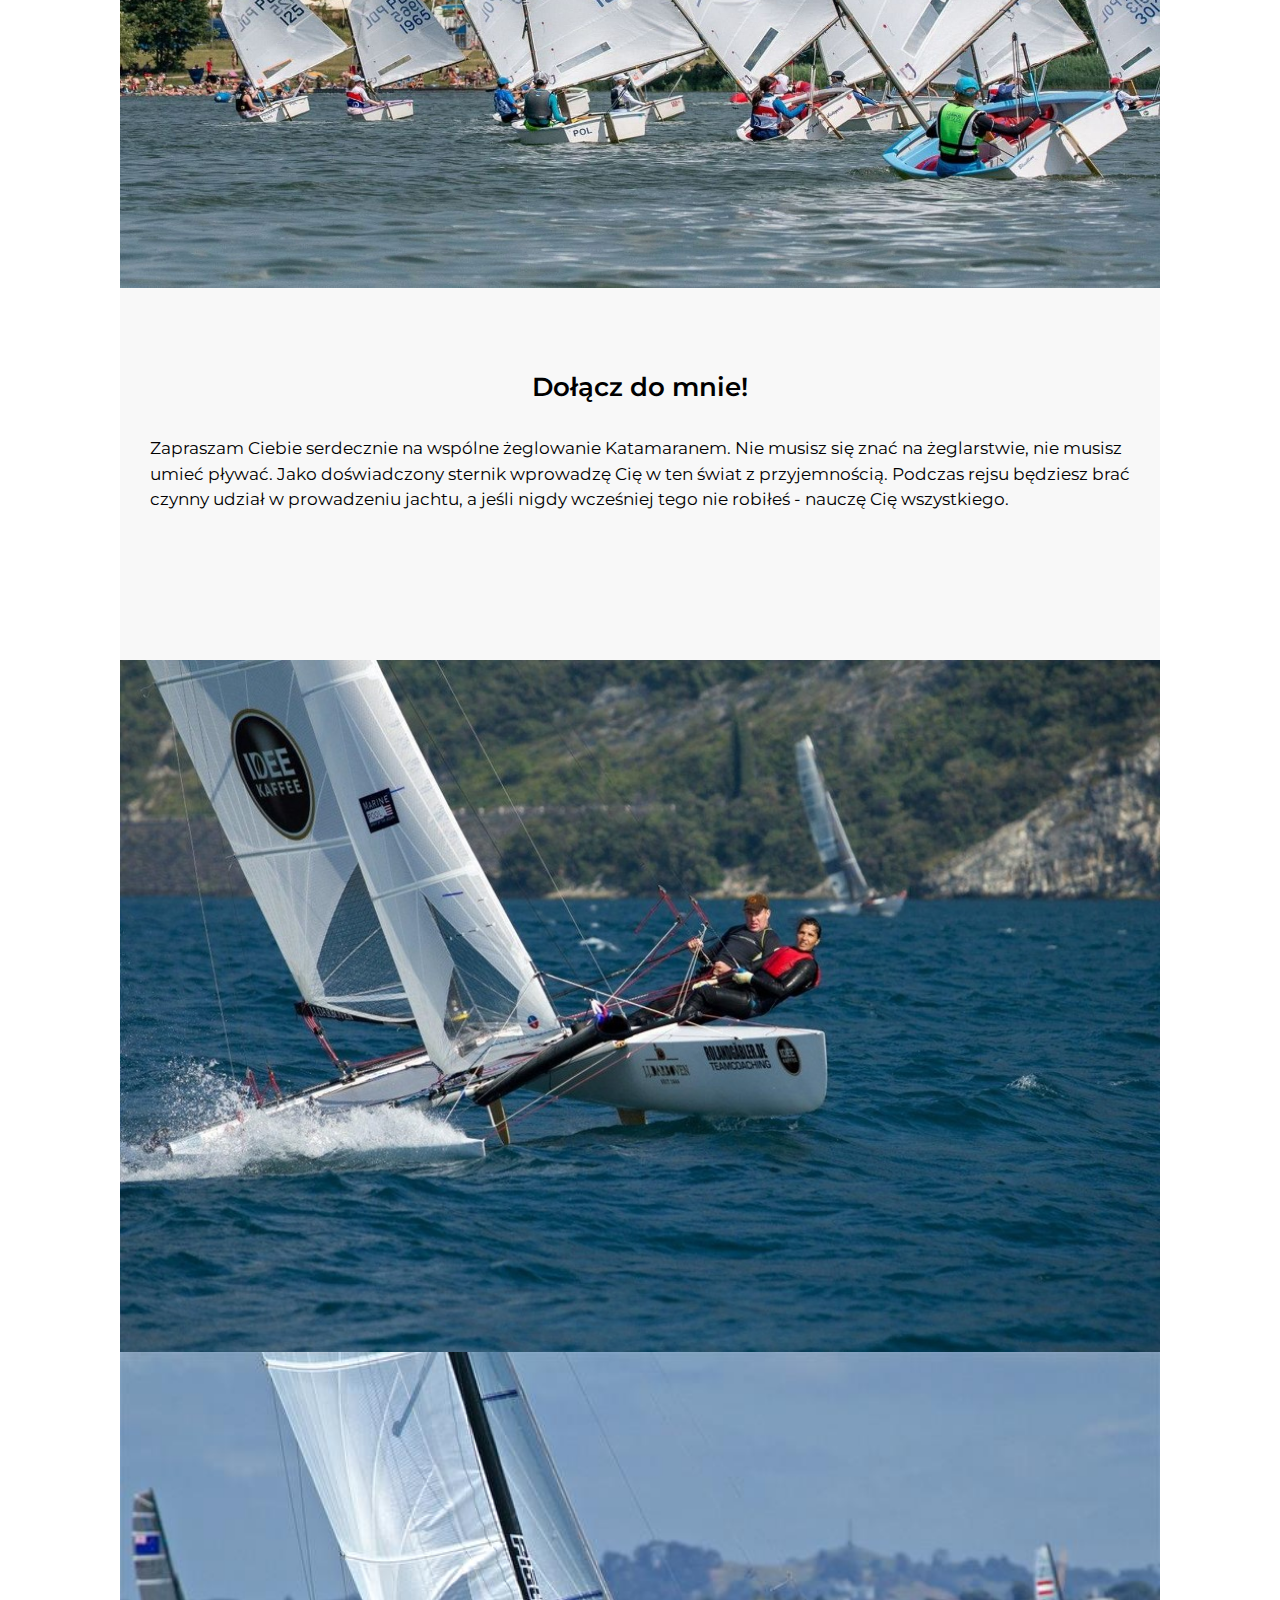
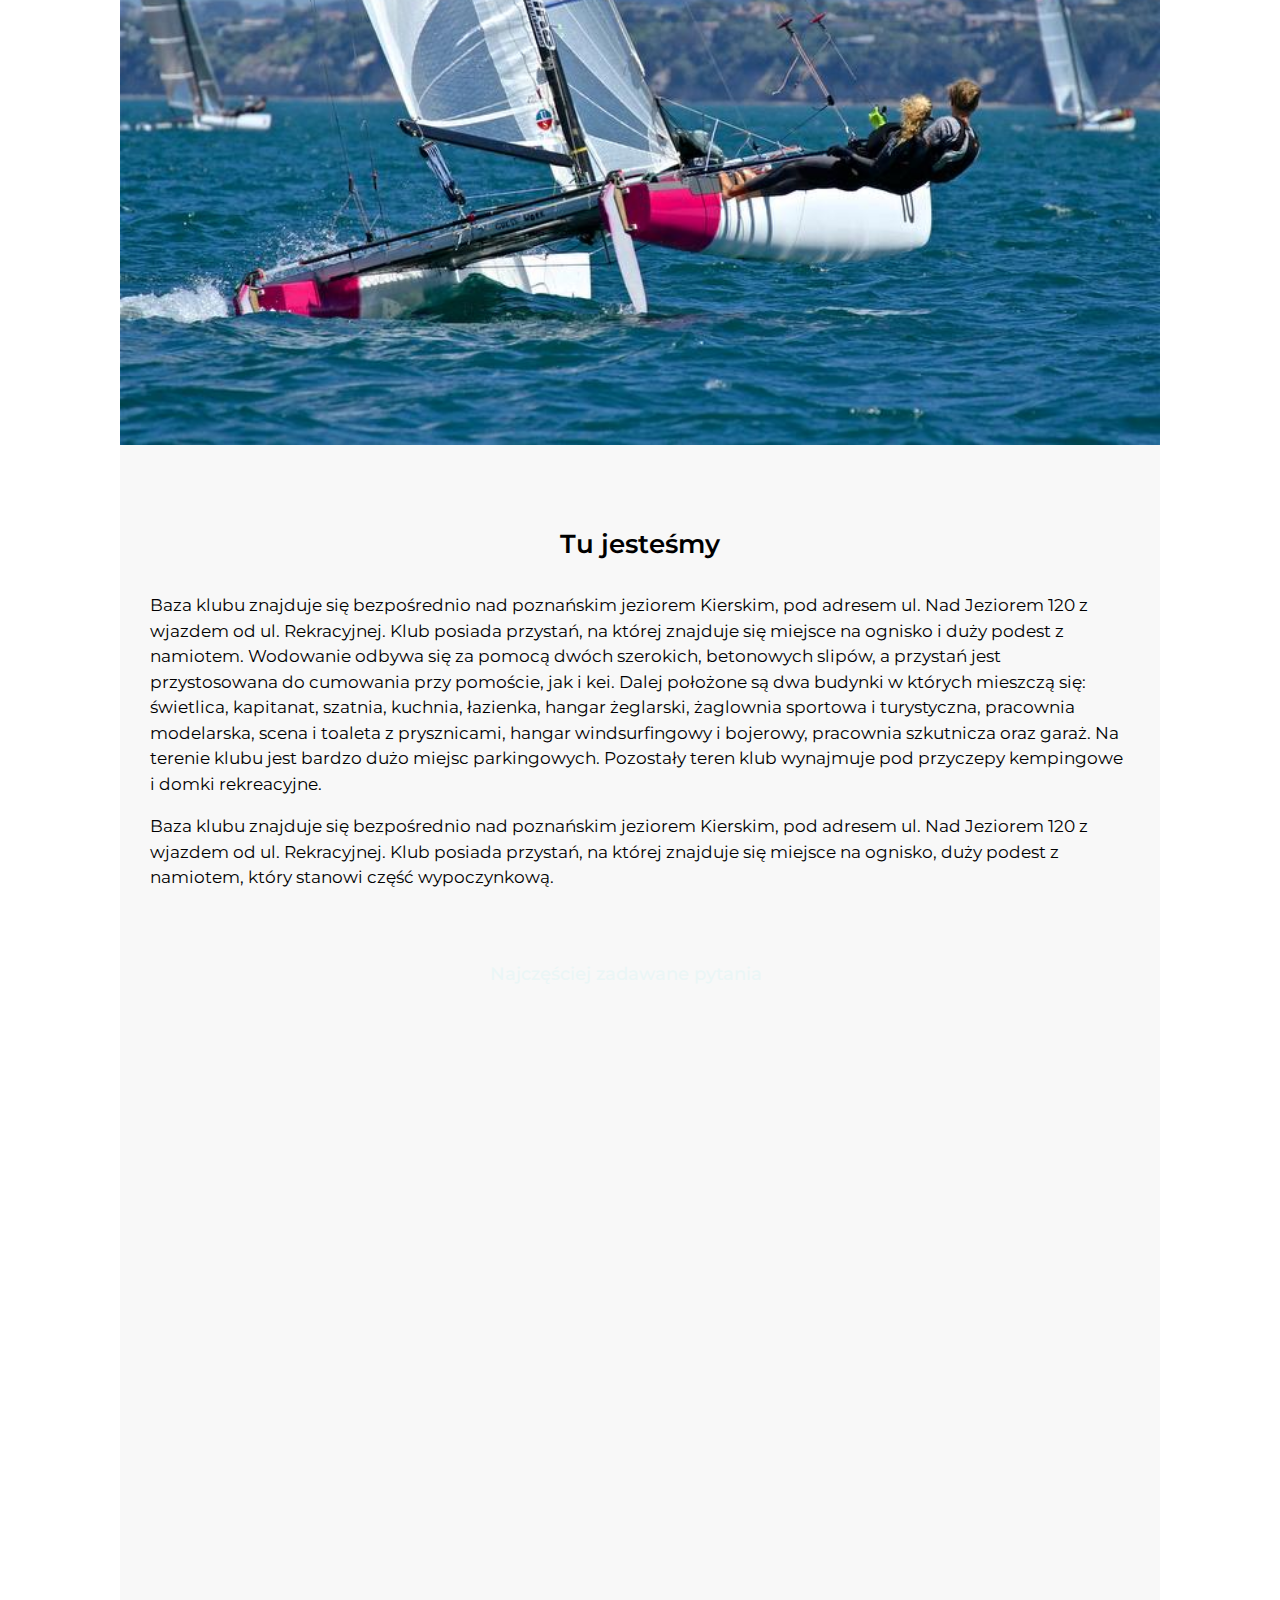
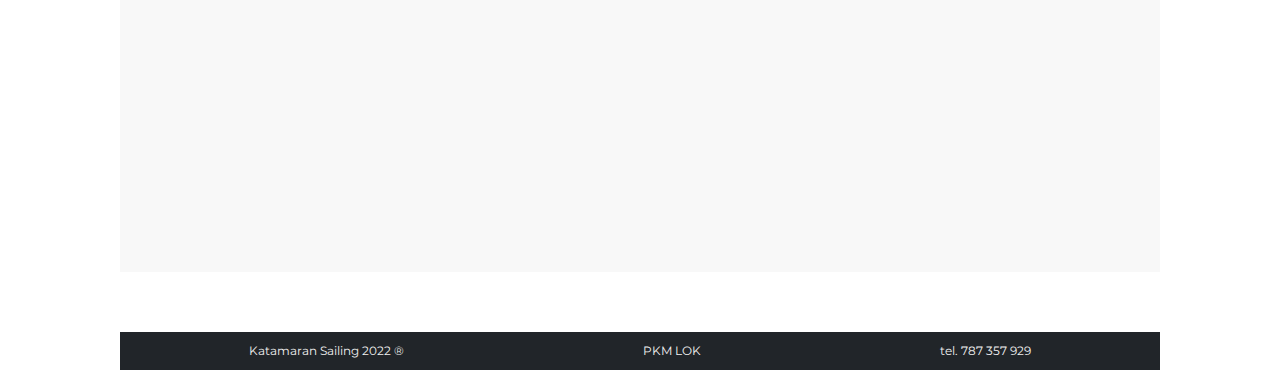
==== commit 4eda7a20: "map in table col-md-6" ====
--- a/index.html
+++ b/index.html
@@ -54,7 +54,7 @@
     <section id="sell-section">
       <div class="row">
 
-        <div class="col col-lg-4 col-md-12 col-sm-12 col-12">
+        <div class="col col-lg-4 col-md-6 col-sm-12 col-12">
           <div class="offer-container border-success">
             <div class="offer-header bg-success">
               <h2>Rejs rekreacyjny</h2>
@@ -72,7 +72,7 @@
           </div>
         </div>
 
-        <div class="col col-lg-4 col-md-12 col-sm-12 col-12">
+        <div class="col col-lg-4 col-md-6 col-sm-12 col-12">
           <div class="offer-container border-primary">
             <div class="offer-header bg-primary">
               <h2>Rejs szkoleniowy</h2>
@@ -91,7 +91,7 @@
           </div>
         </div>
 
-        <div class="col col-lg-4 col-md-12 col-sm-12 col-12">
+        <div class="col col-lg-4 col-md-6 col-sm-12 col-12">
           <div class="offer-container border-danger">
             <div class="offer-header bg-danger">
               <h2>Szkolenie regatowe</h2>
@@ -109,7 +109,7 @@
           </div>
         </div>
 
-        <div class="col col-lg-4 col-md-12 col-sm-12 col-12">
+        <div class="col col-lg-4 col-md-6 col-sm-12 col-12">
           <div class="offer-container border-info">
             <div class="offer-header bg-info">
               <h2>Dla najmłodszych</h2>
@@ -127,7 +127,7 @@
           </div>
         </div>
 
-        <div class="col col-lg-4 col-md-12 col-sm-12 col-12">
+        <div class="col col-lg-4 col-md-6 col-sm-12 col-12">
           <div class="offer-container border-warning">
             <div class="offer-header bg-warning">
               <h2>Pakiety</h2>
@@ -145,7 +145,7 @@
           </div>
         </div>
 
-        <div class="col col-lg-4 col-md-12 col-sm-12 col-12">
+        <div class="col col-lg-4 col-md-6 col-sm-12 col-12">
           <div class="offer-container border-dark">
             <div class="offer-header bg-dark">
               <h2>Voucher</h2>
@@ -230,25 +230,35 @@
 
   <!-- MAPS -->
   <section id="maps">
-    <h2>Tu jesteśmy</h2>
-    <p class="d-none">Baza klubu znajduje się bezpośrednio nad poznańskim jeziorem Kierskim, pod adresem ul. Nad Jeziorem 120
-      z wjazdem od ul. Rekracyjnej. Klub posiada przystań, na której znajduje się miejsce na ognisko i duży podest
-      z namiotem. Wodowanie odbywa się za pomocą dwóch szerokich, betonowych slipów, a przystań jest przystosowana
-      do cumowania przy pomoście, jak i kei. Dalej położone są dwa budynki w których mieszczą się: świetlica, kapitanat,
-      szatnia, kuchnia, łazienka, hangar żeglarski, żaglownia sportowa i turystyczna, pracownia modelarska,
-      scena i toaleta z prysznicami, hangar windsurfingowy i bojerowy, pracownia szkutnicza oraz garaż.
-      Na terenie klubu jest bardzo dużo miejsc parkingowych.
-      Pozostały teren klub wynajmuje pod przyczepy kempingowe i domki rekreacyjne.</p>
-    <p class="info-small">Baza klubu znajduje się bezpośrednio nad poznańskim jeziorem Kierskim, pod adresem ul. Nad Jeziorem 120
-      z wjazdem od ul. Rekracyjnej. Klub posiada przystań, na której znajduje się miejsce na ognisko, duży podest
-      z namiotem, który stanowi część wypoczynkową.</p>
-    <a class="btn bg-primary butfaq" href="questions.html">Najczęściej zadawane pytania</a>
-  </section>
-
-
-  <div class="map-responsive">
-    <iframe src="https://maps.google.com/maps?q=pkm%20lok&t=k&z=15&ie=UTF8&iwloc=&output=embed" width="550" height="550" frameborder="0" scrolling="no" marginheight="0" marginwidth="0"></iframe>
-  </div>
+
+    <div class="row">
+
+      <div class="col col-lg-6 col-md-12 col-sm-12 col-12">
+        <h2>Tu jesteśmy</h2>
+        <p class="d-none">Baza klubu znajduje się bezpośrednio nad poznańskim jeziorem Kierskim, pod adresem ul. Nad Jeziorem 120
+          z wjazdem od ul. Rekracyjnej. Klub posiada przystań, na której znajduje się miejsce na ognisko i duży podest
+          z namiotem. Wodowanie odbywa się za pomocą dwóch szerokich, betonowych slipów, a przystań jest przystosowana
+          do cumowania przy pomoście, jak i kei. Dalej położone są dwa budynki w których mieszczą się: świetlica, kapitanat,
+          szatnia, kuchnia, łazienka, hangar żeglarski, żaglownia sportowa i turystyczna, pracownia modelarska,
+          scena i toaleta z prysznicami, hangar windsurfingowy i bojerowy, pracownia szkutnicza oraz garaż.
+          Na terenie klubu jest bardzo dużo miejsc parkingowych.
+          Pozostały teren klub wynajmuje pod przyczepy kempingowe i domki rekreacyjne.</p>
+        <p class="info-small">Baza klubu znajduje się bezpośrednio nad poznańskim jeziorem Kierskim, pod adresem ul. Nad Jeziorem 120
+          z wjazdem od ul. Rekracyjnej. Klub posiada przystań, na której znajduje się miejsce na ognisko, duży podest
+          z namiotem, który stanowi część wypoczynkową.</p>
+        <a class="btn bg-primary butfaq" href="questions.html">Najczęściej zadawane pytania</a>
+      </div>
+      <div class="col col-lg-6 col-md-12 col-sm-12 col-12">
+        <div class="map-responsive">
+          <iframe src="https://maps.google.com/maps?q=pkm%20lok&t=k&z=15&ie=UTF8&iwloc=&output=embed" width="550" height="550" frameborder="0" scrolling="no" marginheight="0" marginwidth="0"></iframe>
+        </div>
+      </div>
+    </div>
+
+  </section>
+
+
+
 
 
 
--- a/css/styles.css
+++ b/css/styles.css
@@ -3,7 +3,7 @@
 }
 
 body {
-  margin: 0;
+  margin: 0 120px;
   font-family: "Montserrat", sans-serif;
   font-size: 17px;
   text-align: center;
@@ -129,7 +129,7 @@
 
 /*SECTION OUR CLUB */
 #our-club {
-  background-color: #FFFBE7;
+  background-color: #F8F8F8;
   padding: 30px;
   text-align: left;
 }
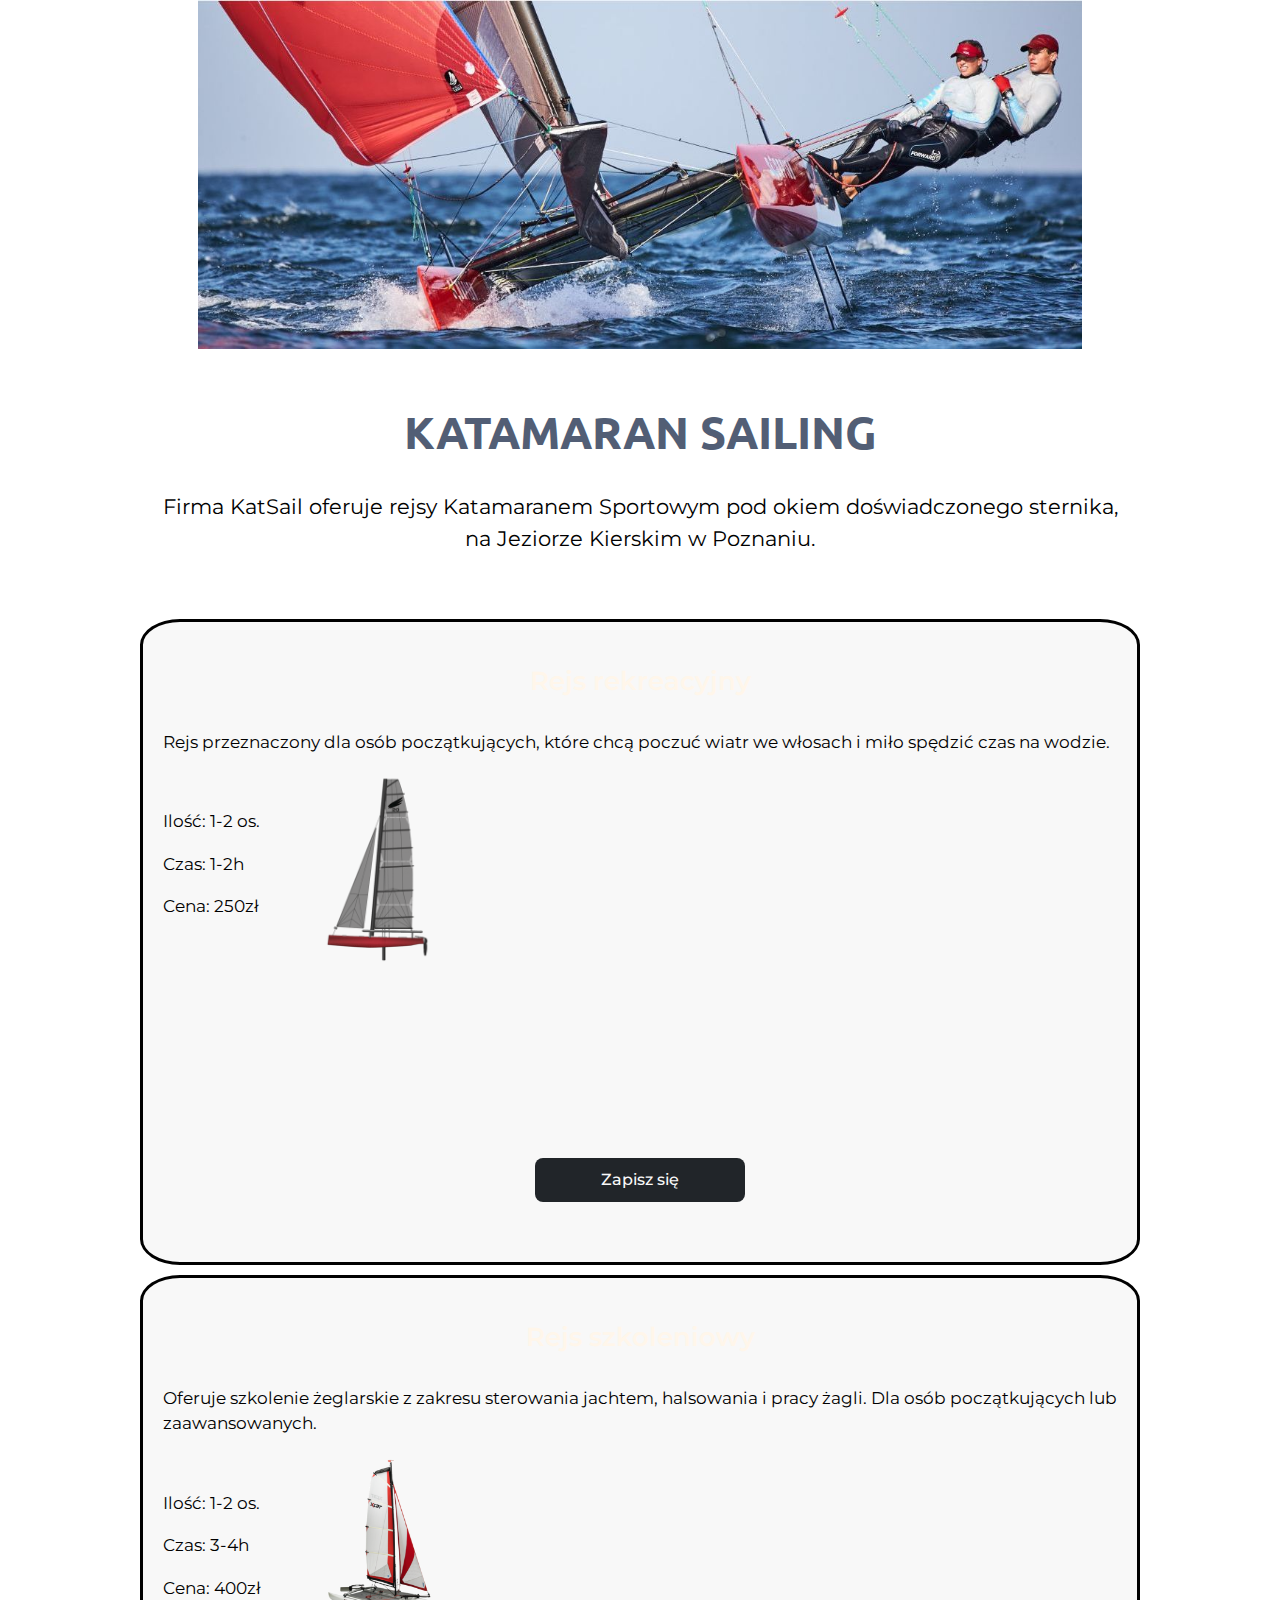
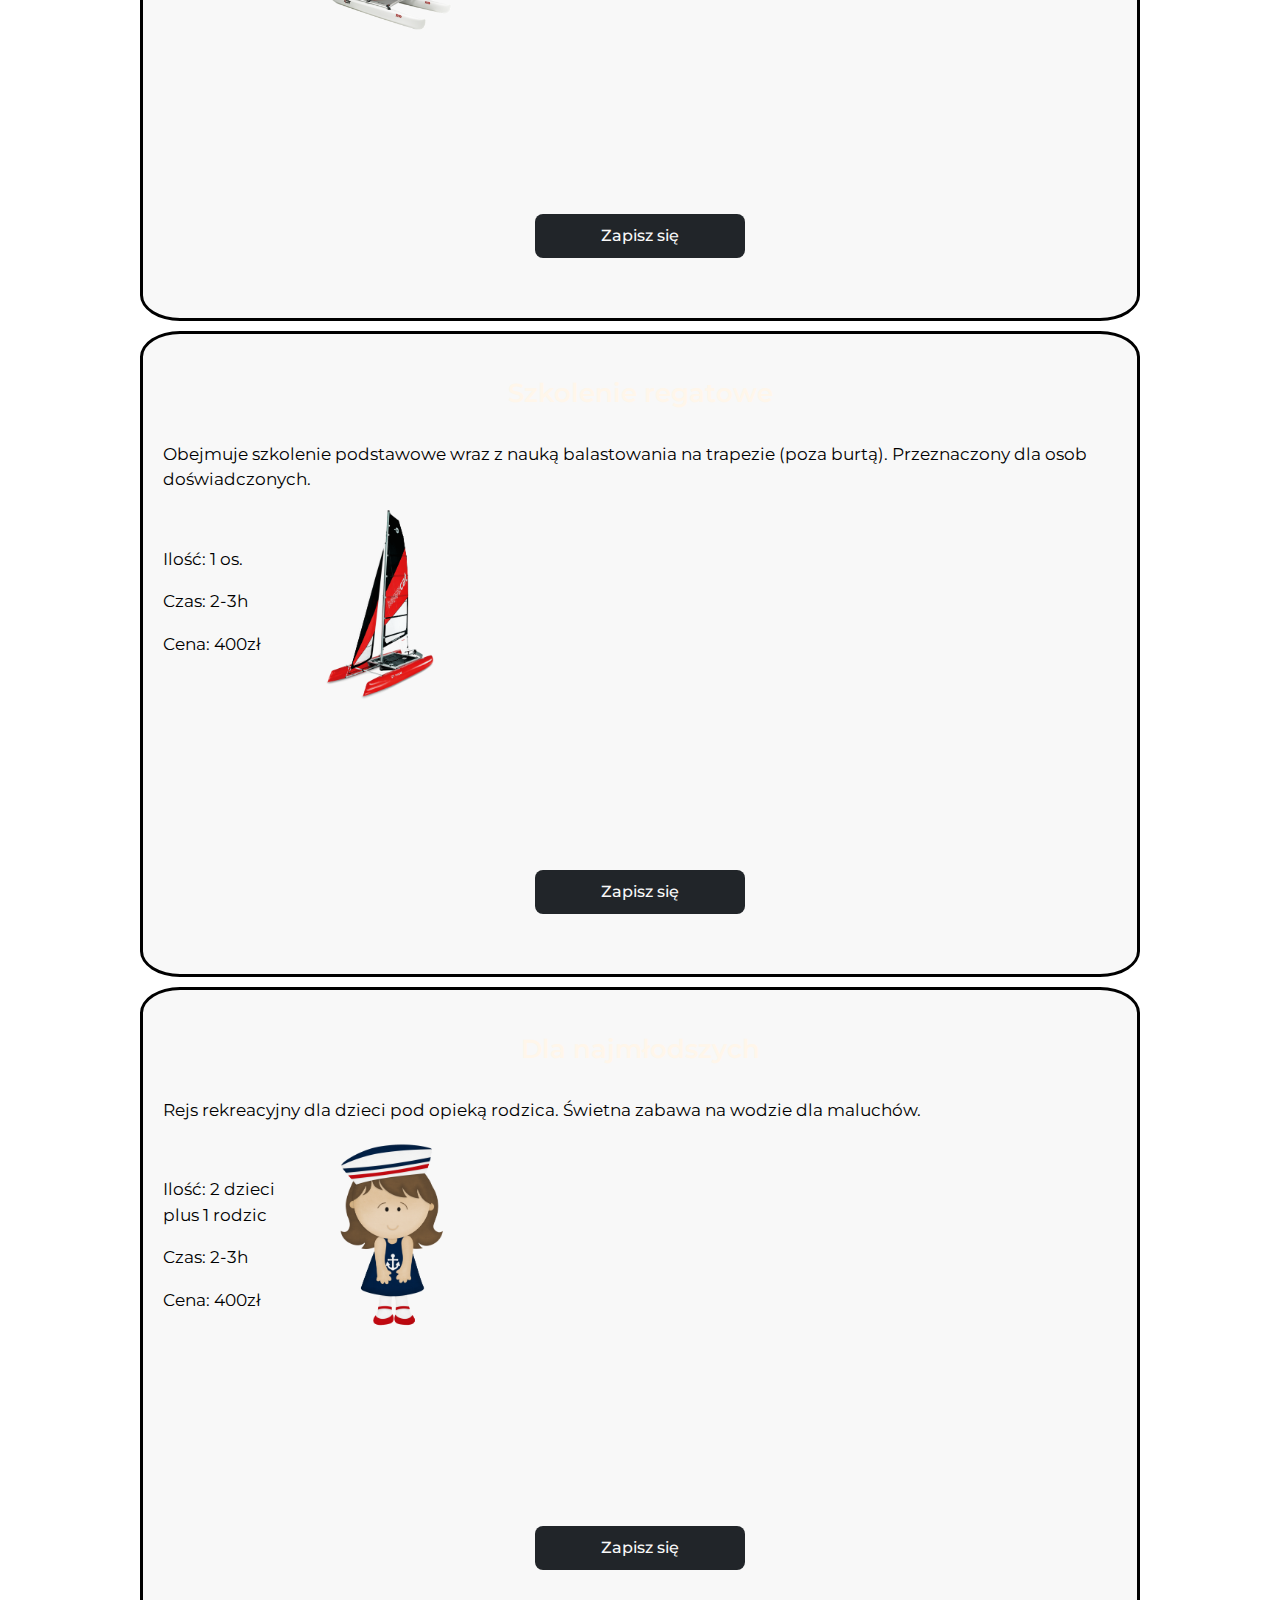
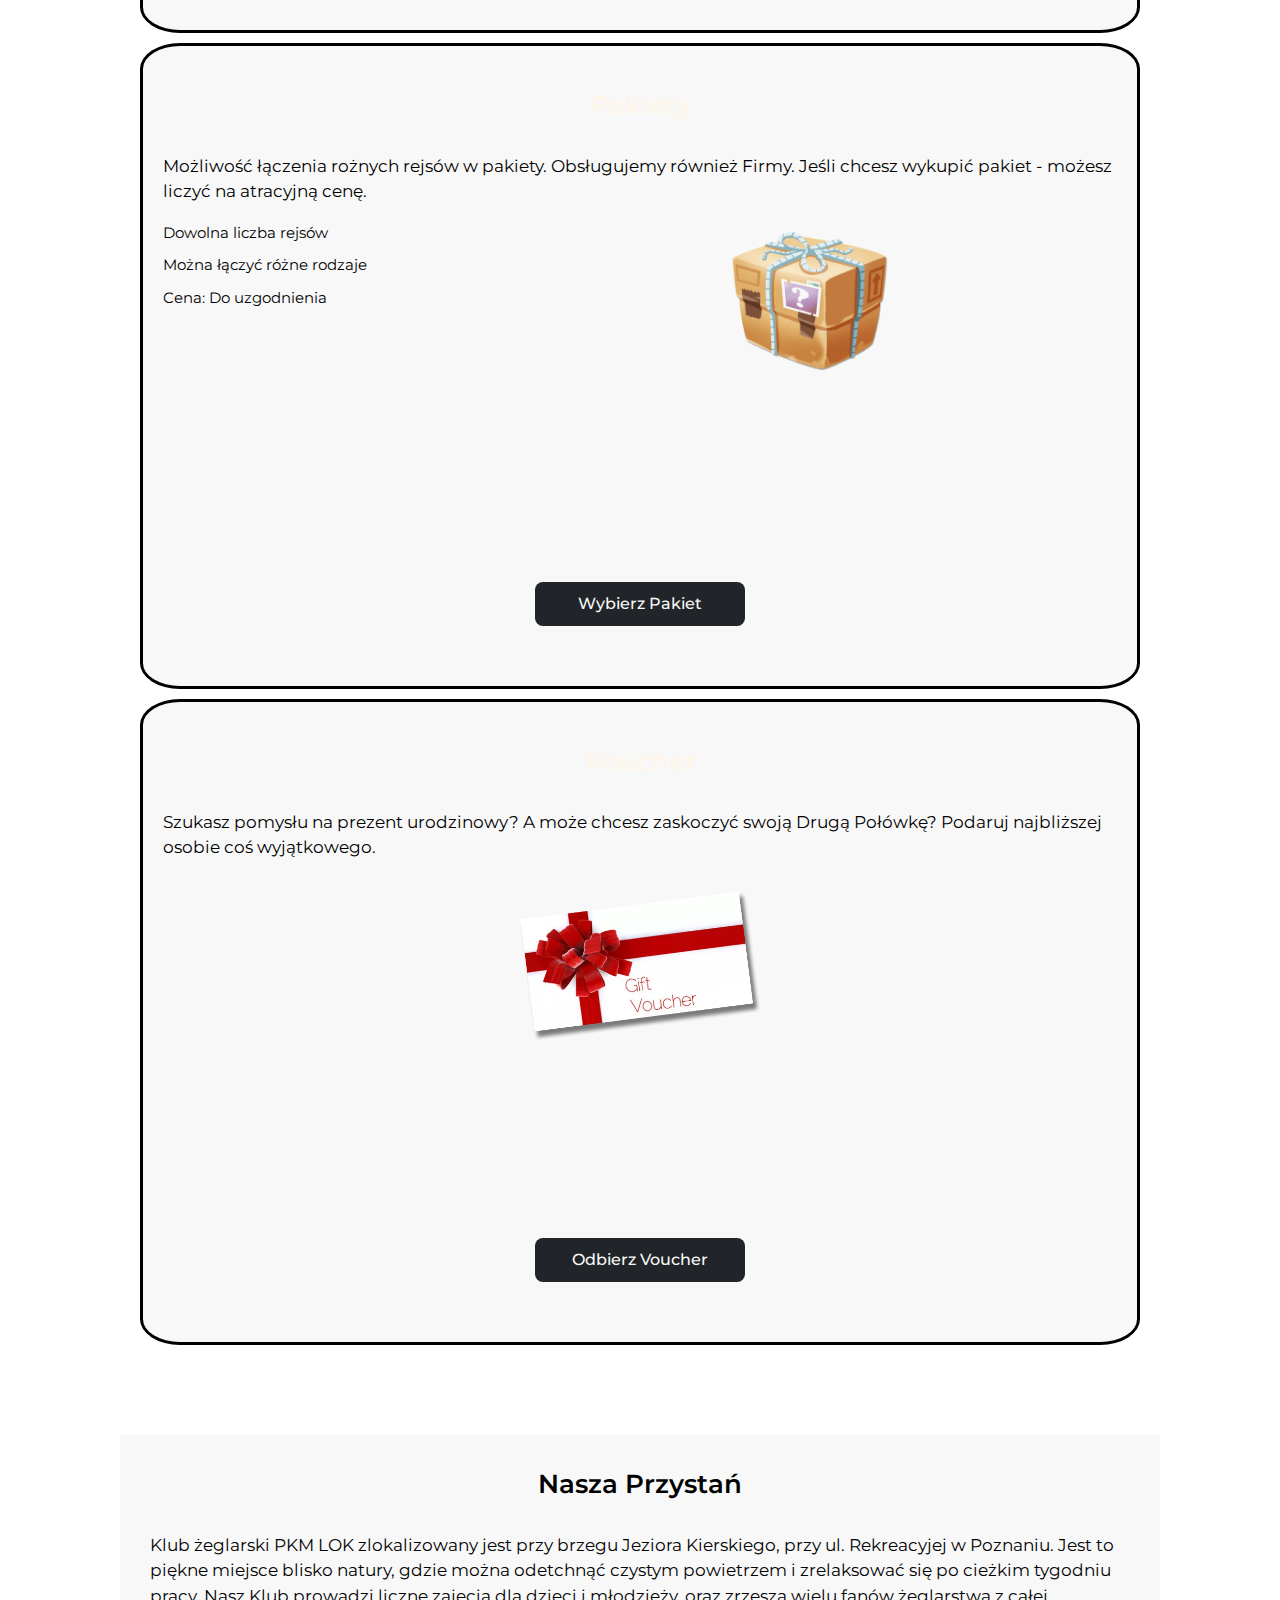
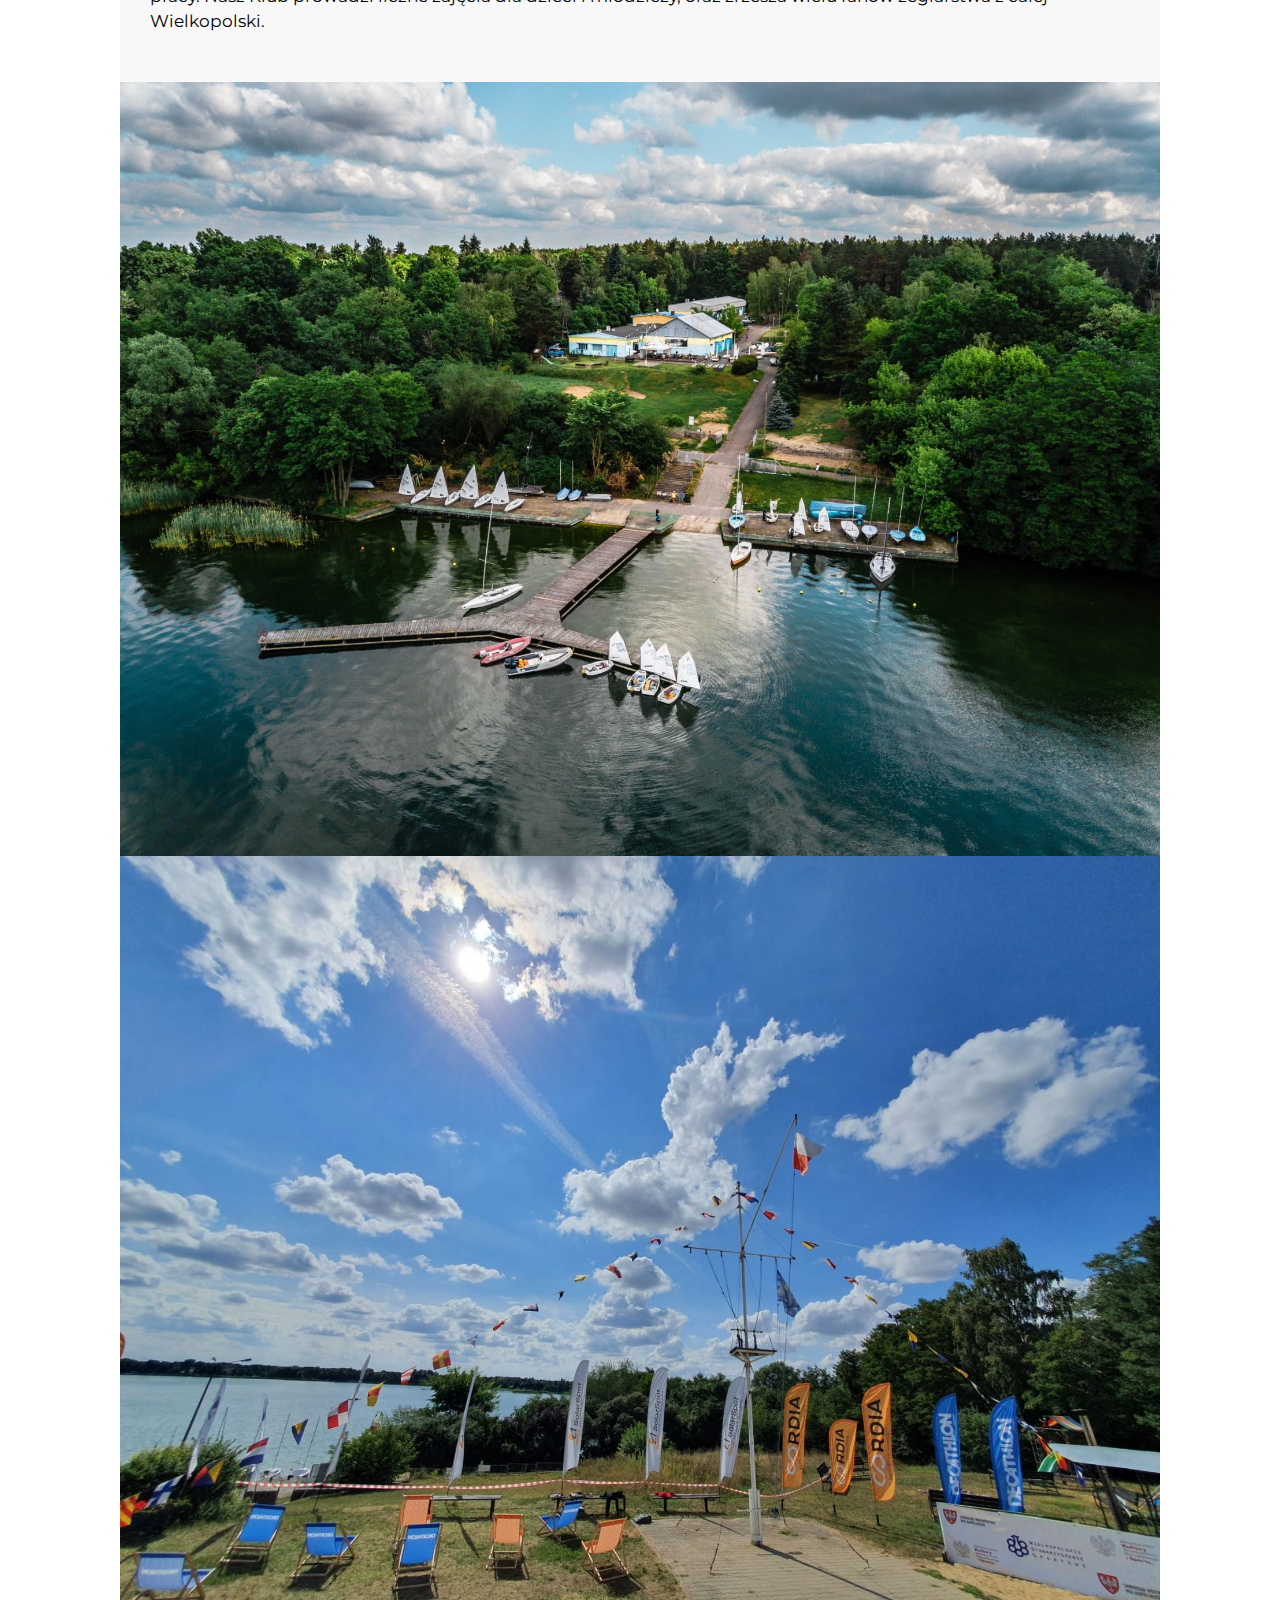
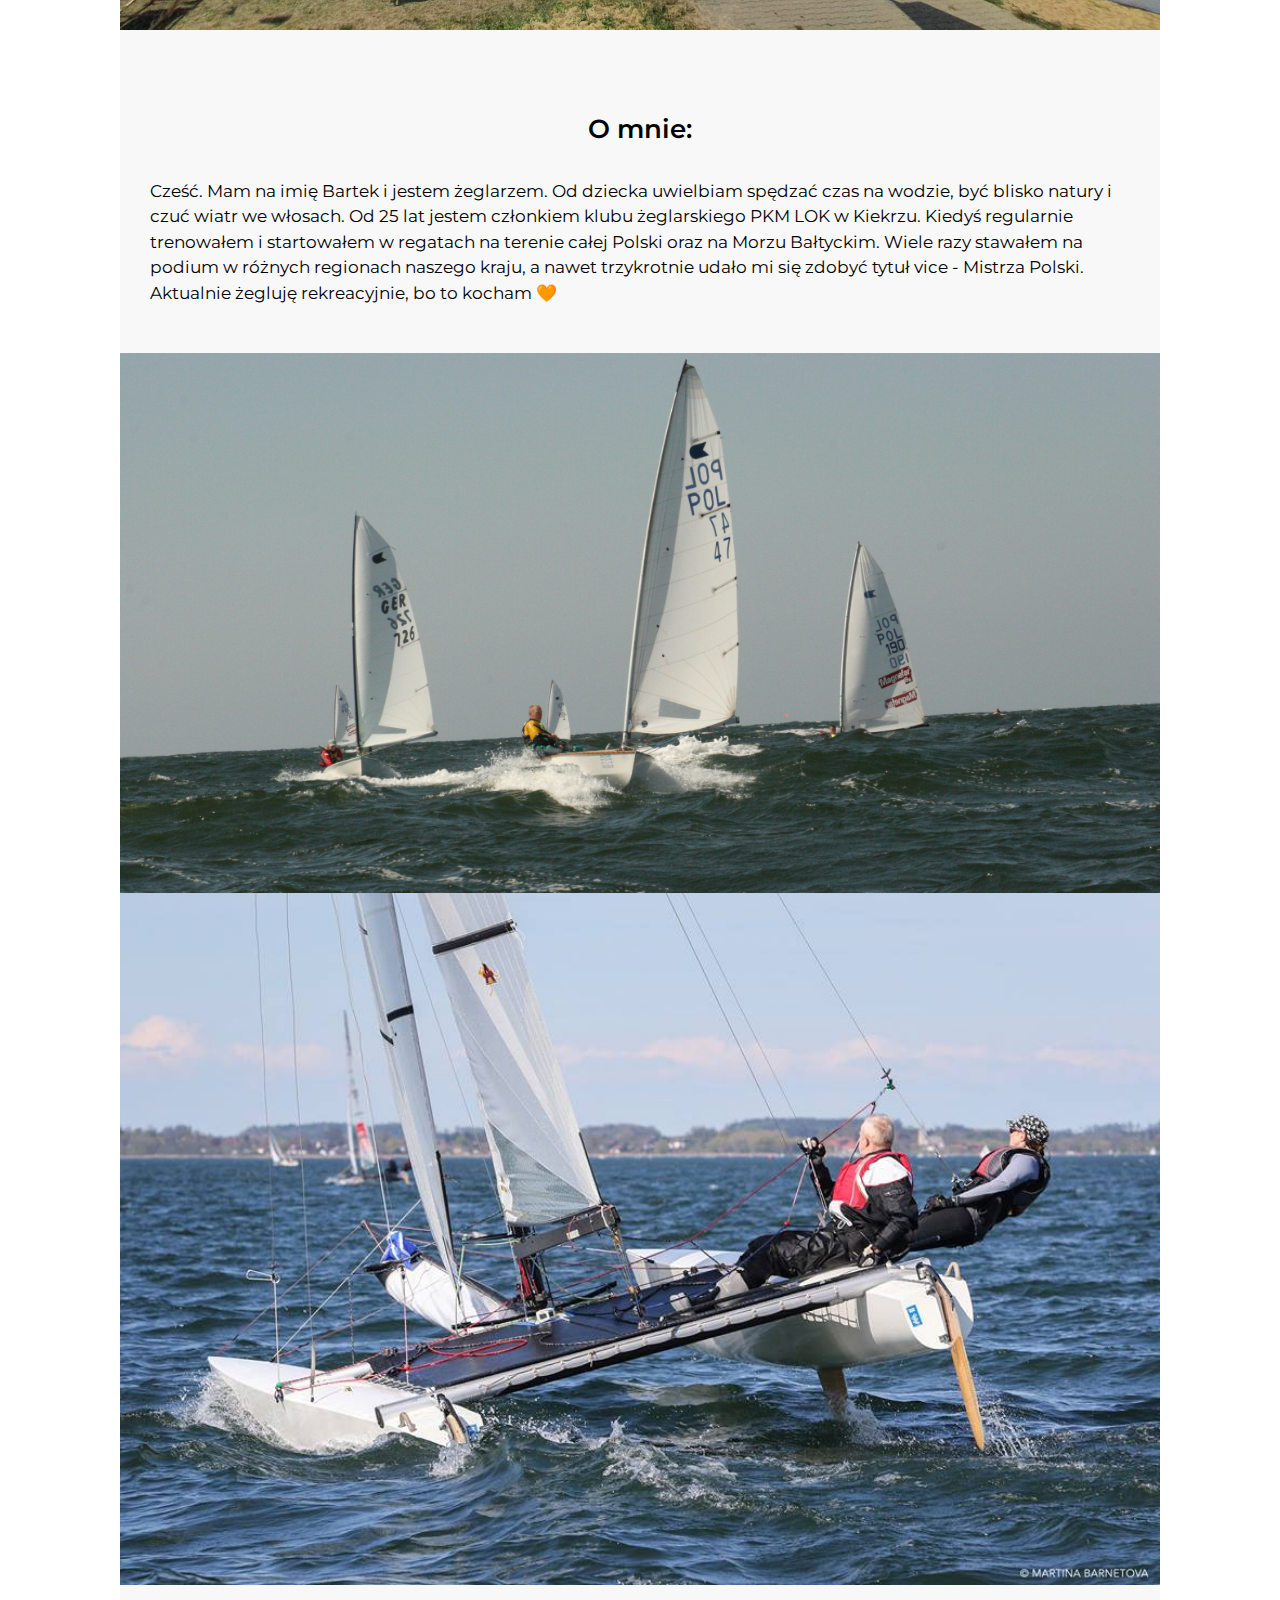
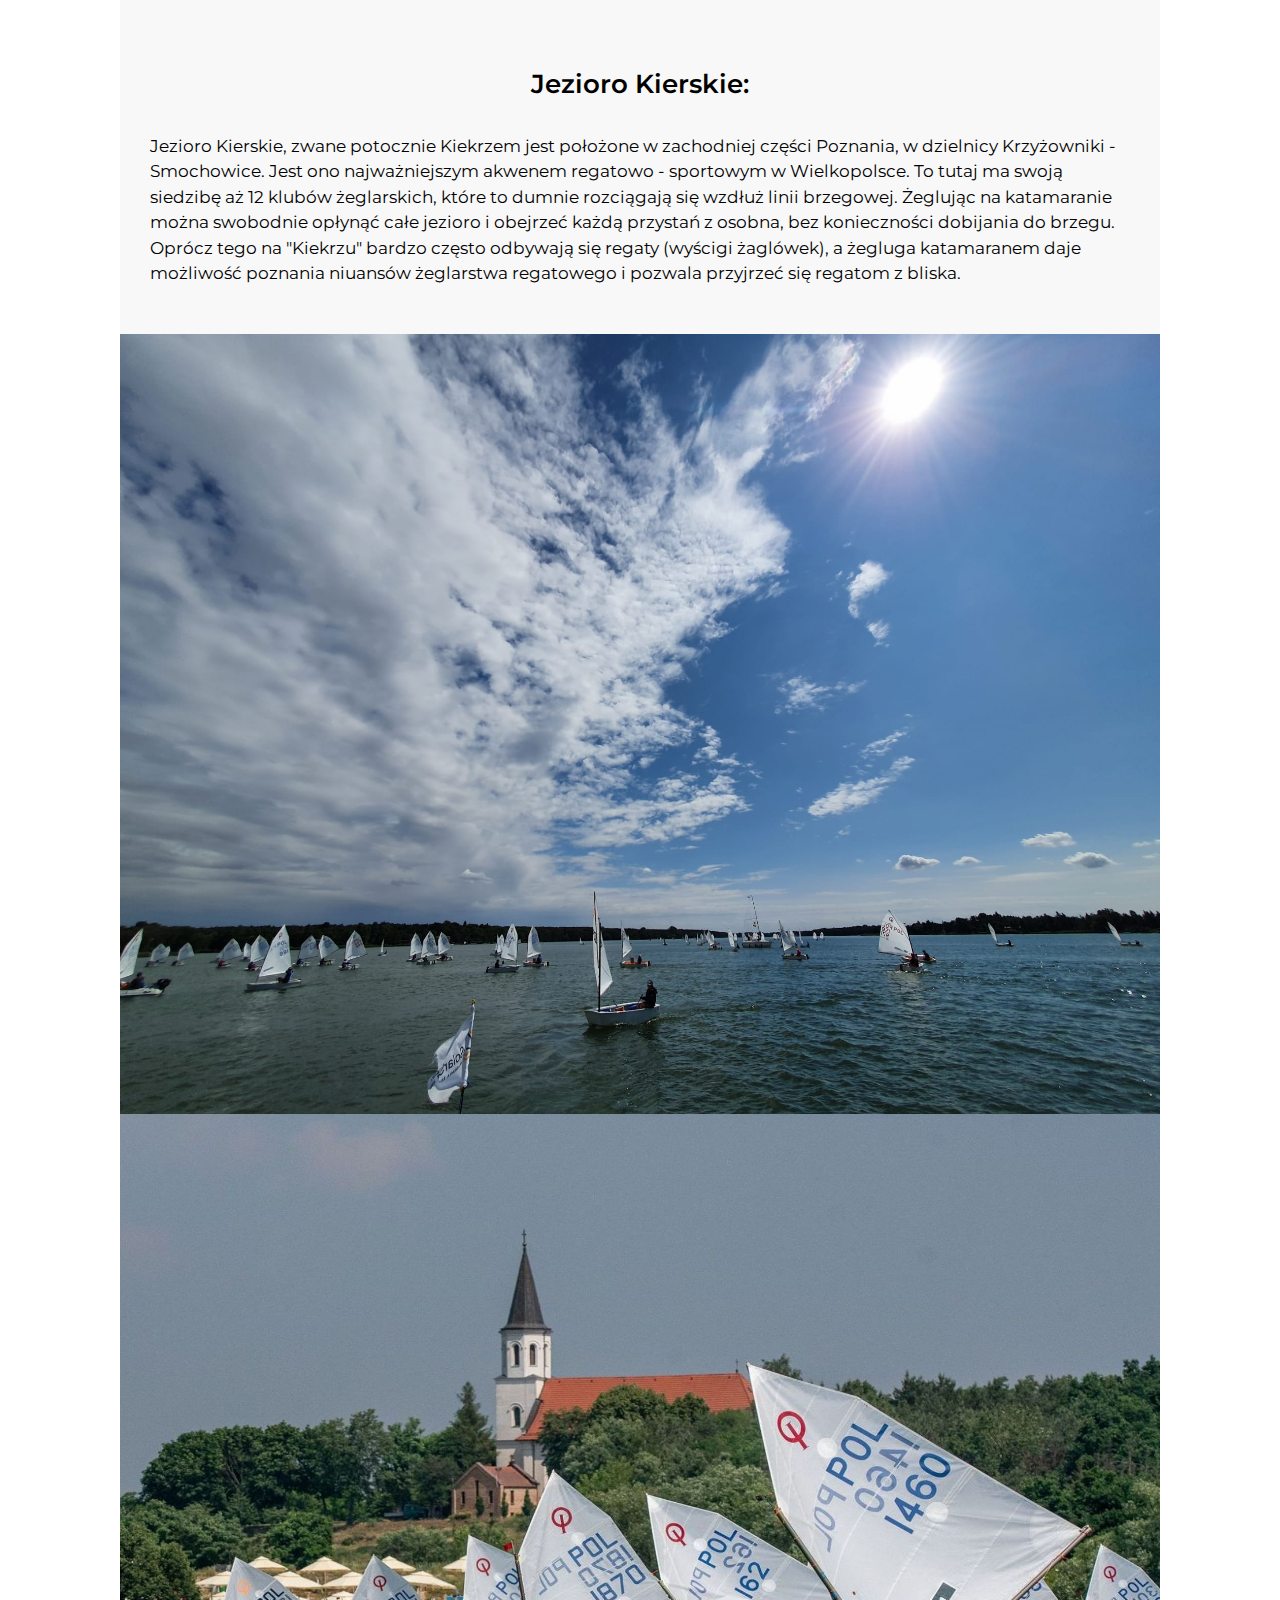
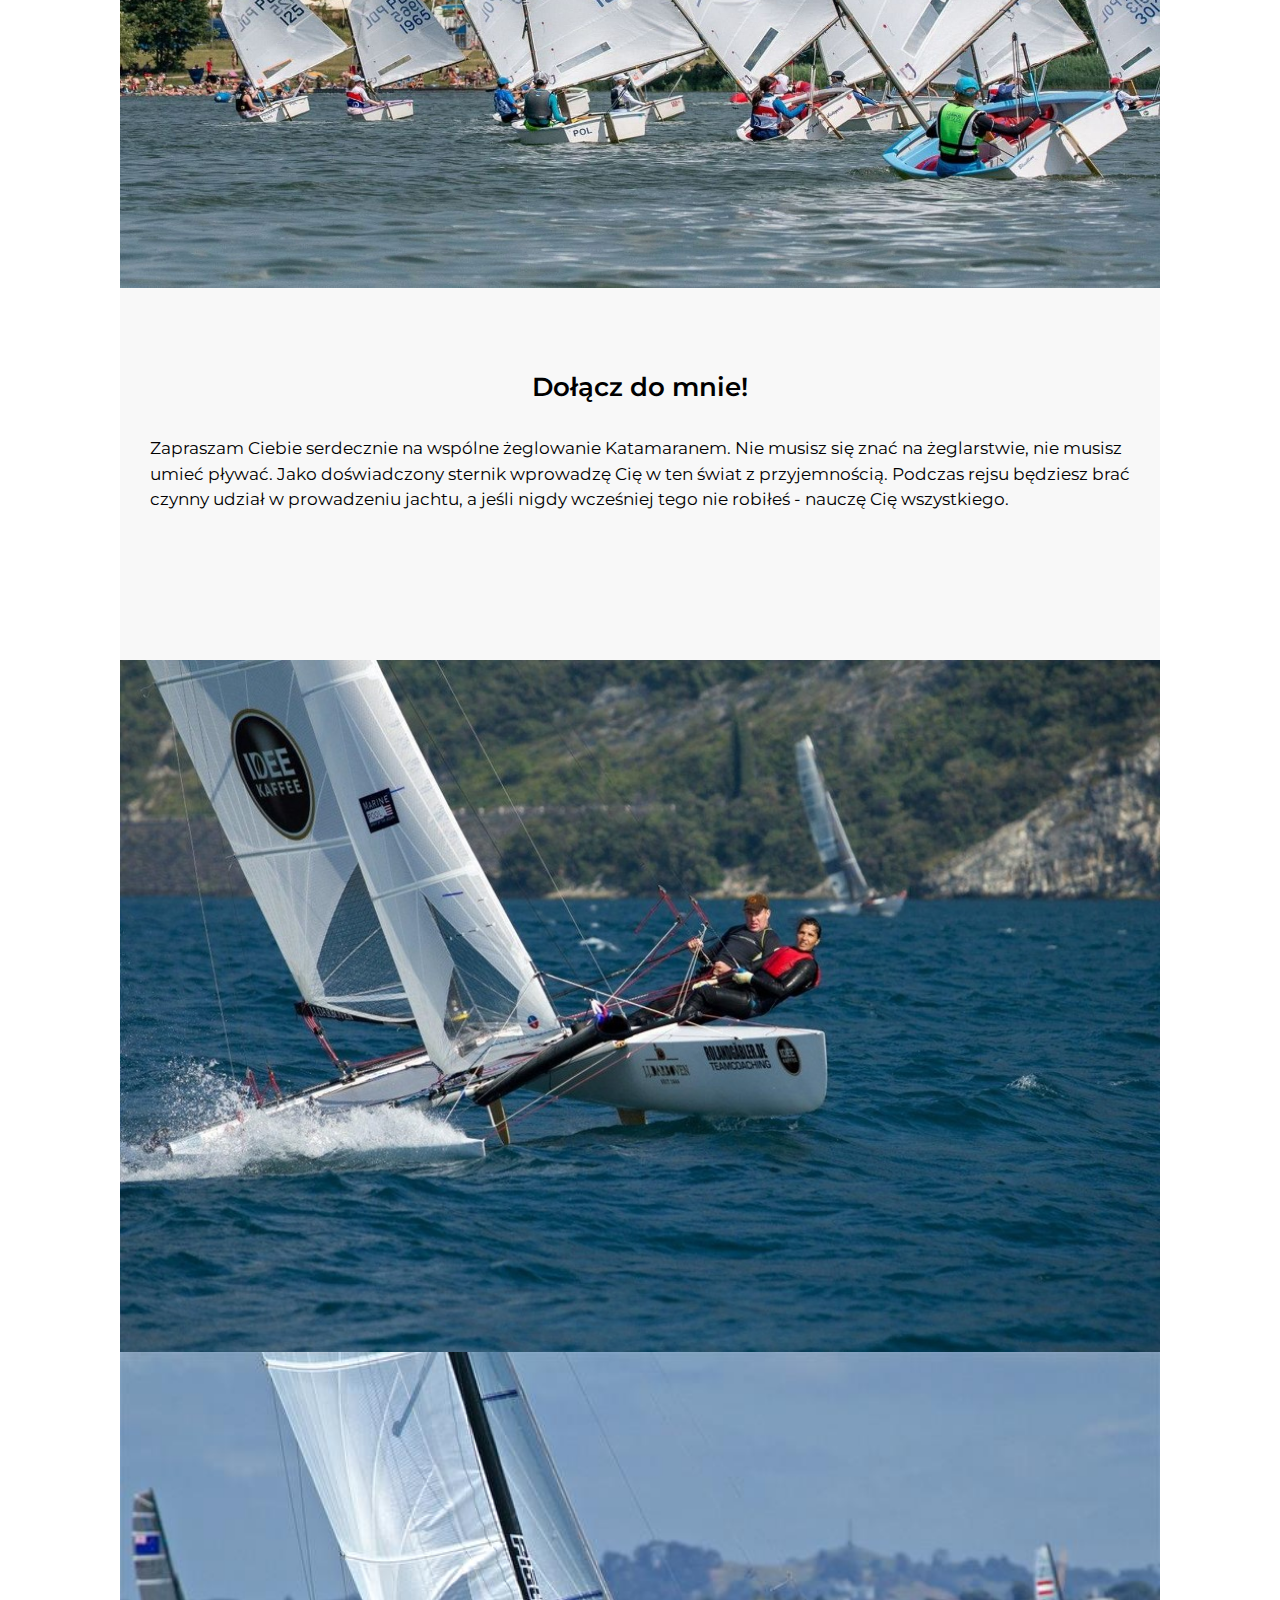
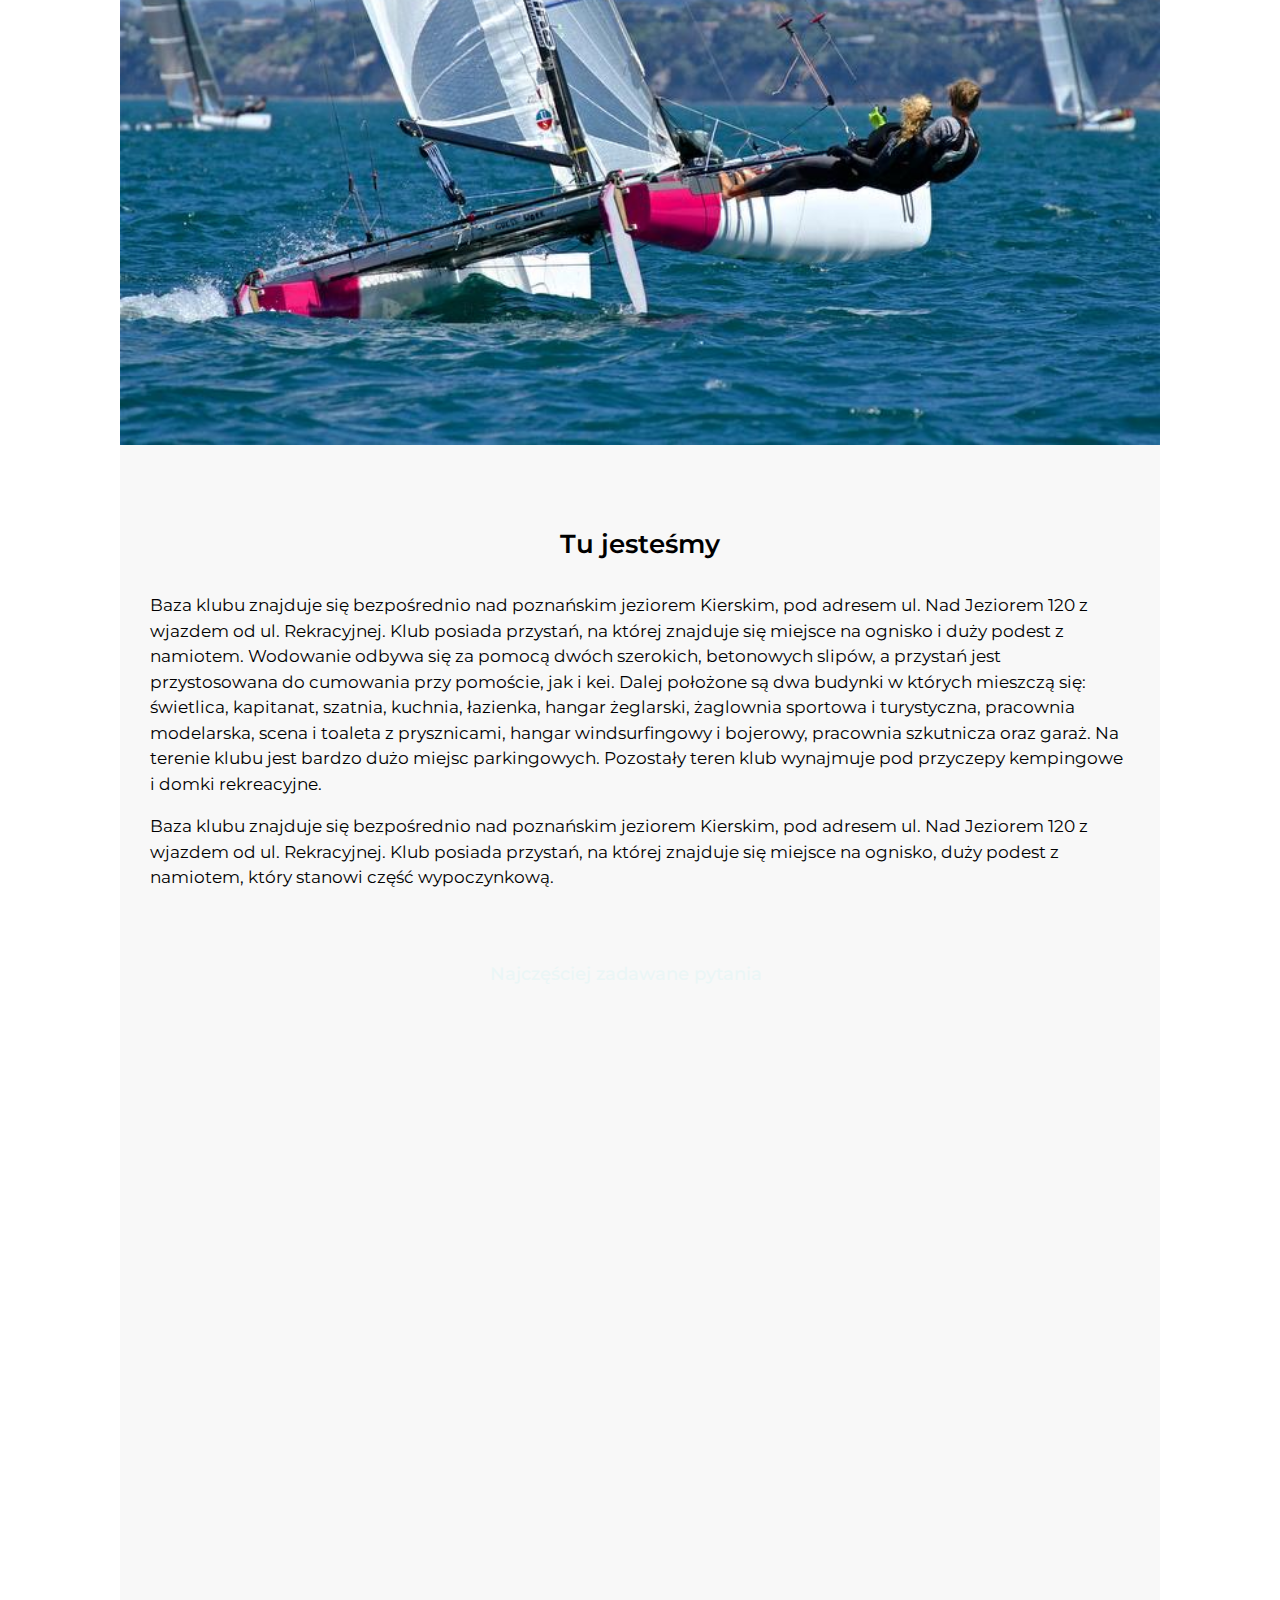
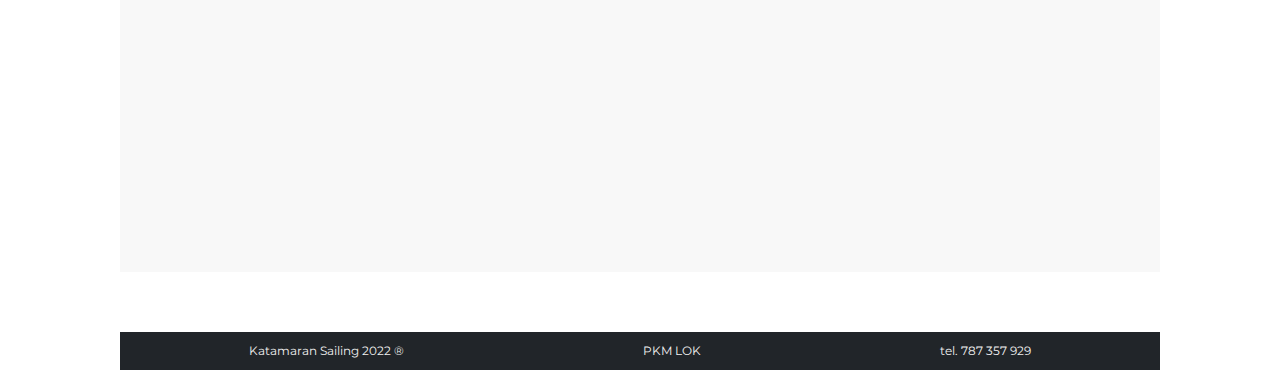
==== commit a836cd8f: "New responsive" ====
--- a/index.html
+++ b/index.html
@@ -18,8 +18,8 @@
   <link href="https://cdn.jsdelivr.net/npm/bootstrap@5.1.3/dist/css/bootstrap.min.css" rel="stylesheet" integrity="sha384-1BmE4kWBq78iYhFldvKuhfTAU6auU8tT94WrHftjDbrCEXSU1oBoqyl2QvZ6jIW3" crossorigin="anonymous">
 
   <!-- MINE CSSS -->
-  <link rel="stylesheet" media="screen and (min-width: 1000px)" href="css/styles.css">
-  <link rel="stylesheet" media="screen and (max-width: 1000px)" href="css/mobile.css">
+  <link rel="stylesheet" media="screen and (min-width: 1100px)" href="css/styles.css">
+  <link rel="stylesheet" media="screen and (max-width: 1100px)" href="css/mobile.css">
 
   <!-- ICONS -->
   <link rel="icon" href="img/sun.ico">
@@ -54,7 +54,7 @@
     <section id="sell-section">
       <div class="row">
 
-        <div class="col col-lg-4 col-md-6 col-sm-12 col-12">
+        <div class="col col-xxl-4 col-lg-6 col-md-6 col-sm-12 col-12">
           <div class="offer-container border-success">
             <div class="offer-header bg-success">
               <h2>Rejs rekreacyjny</h2>
@@ -72,12 +72,12 @@
           </div>
         </div>
 
-        <div class="col col-lg-4 col-md-6 col-sm-12 col-12">
+        <div class="col col-xxl-4 col-lg-6 col-md-6 col-sm-12 col-12">
           <div class="offer-container border-primary">
             <div class="offer-header bg-primary">
               <h2>Rejs szkoleniowy</h2>
             </div>
-            <p>Oprócz zwykłej żeglugi oferuje szkolenie żeglarskie w zakresie sterowania jachtem, halsowania i pracy żagli. Dla osób
+            <p>Oferuje szkolenie żeglarskie z zakresu sterowania jachtem, halsowania i pracy żagli. Dla osób
               początkujących lub zaawansowanych.</p>
             <div class="offer-price">
               <p>Ilość: 1-2 os.</p>
@@ -91,7 +91,7 @@
           </div>
         </div>
 
-        <div class="col col-lg-4 col-md-6 col-sm-12 col-12">
+        <div class="col col-xxl-4 col-lg-6 col-md-6 col-sm-12 col-12">
           <div class="offer-container border-danger">
             <div class="offer-header bg-danger">
               <h2>Szkolenie regatowe</h2>
@@ -109,7 +109,7 @@
           </div>
         </div>
 
-        <div class="col col-lg-4 col-md-6 col-sm-12 col-12">
+        <div class="col col-xxl-4 col-lg-6 col-md-6 col-sm-12 col-12">
           <div class="offer-container border-info">
             <div class="offer-header bg-info">
               <h2>Dla najmłodszych</h2>
@@ -127,7 +127,7 @@
           </div>
         </div>
 
-        <div class="col col-lg-4 col-md-6 col-sm-12 col-12">
+        <div class="col col-xxl-4 col-lg-6 col-md-6 col-sm-12 col-12">
           <div class="offer-container border-warning">
             <div class="offer-header bg-warning">
               <h2>Pakiety</h2>
@@ -138,14 +138,16 @@
               <p>Można łączyć różne rodzaje</p>
               <p>Cena: Do uzgodnienia</p>
             </div>
-            <img class="logo-rejs logo-package" src="img/logo-offer-package.png" alt="logo">
+            <div class="logo-package-div">
+              <img class="logo-rejs logo-package" src="img/logo-offer-package.png" alt="logo">
+            </div>
             <div class="bottom-div">
               <a class="btn button-sign-in" href="#">Wybierz Pakiet</a>
             </div>
           </div>
         </div>
 
-        <div class="col col-lg-4 col-md-6 col-sm-12 col-12">
+        <div class="col col-xxl-4 col-lg-6 col-md-6 col-sm-12 col-12">
           <div class="offer-container border-dark">
             <div class="offer-header bg-dark">
               <h2>Voucher</h2>
--- a/css/styles.css
+++ b/css/styles.css
@@ -108,16 +108,24 @@
 /* OFFER PACKAGE */
 #offer .offer-container .offer-price-sm {
   margin: 0 auto;
-  width: 120px;
+  width: 40%;
 }
 
 #offer .offer-container .logo-package {
-  margin-left: 20px;
+  display: block;
+  margin: 0 auto;
   height: 160px;
 }
 
+.logo-package-div {
+  display: inline-block;
+  vertical-align: top;
+  width: 55%;
+}
+
 #offer .offer-container .offer-price-sm p {
-  margin-bottom: 5px;
+  margin: 0 0 10px 0;
+  font-size: 15px;
 }
 
 /* OFFER VOUCHER */
